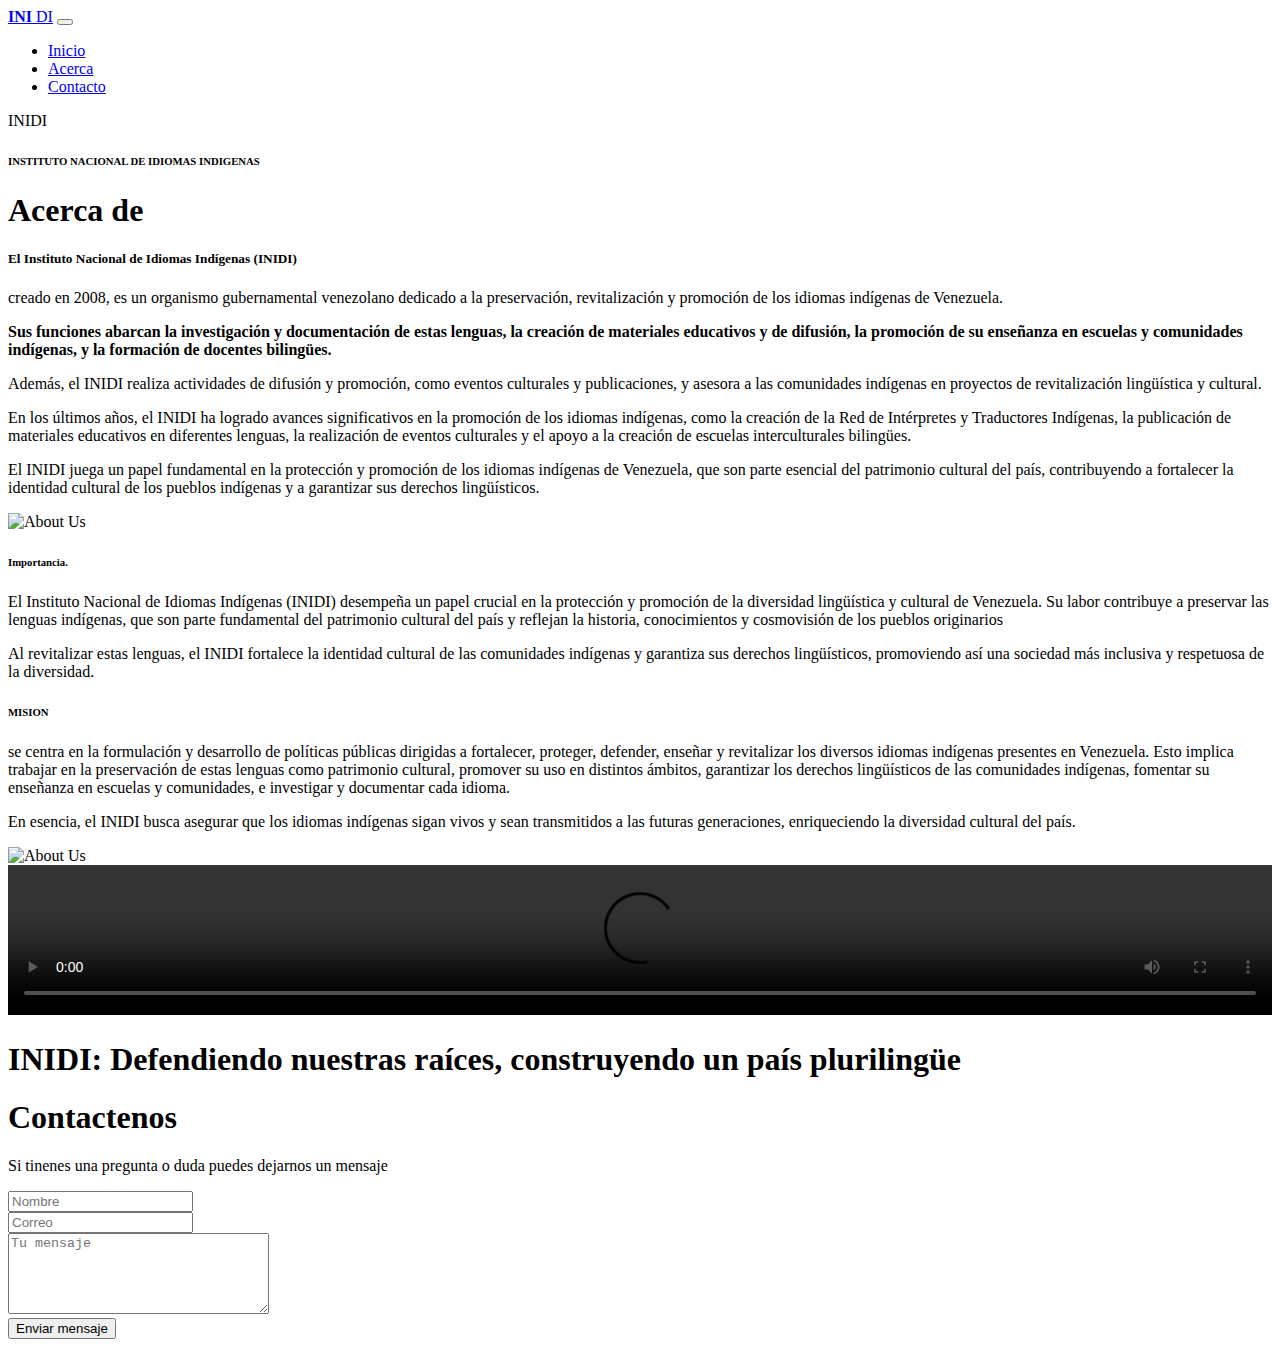
==== index.html @ f8aed4fa "Add files via upload" ====
<!DOCTYPE html>
<html lang="en">
<head>
	<meta charset="utf-8">
    <meta name="viewport" content="width=device-width, initial-scale=1, shrink-to-fit=no">
    <meta name="description" content="Start your development with Creative Design landing page.">
    <meta name="author" content="Devcrud">
 <title>Creative Design | Free Bootstrap 4.3.x template</title>

    <!-- font icons -->
    <link rel="stylesheet" href="assets/vendors/themify-icons/css/themify-icons.css">

    <!-- Bootstrap + Creative Design main styles -->
	<link rel="stylesheet" href="assets/css/creative-design.css">

</head>
<body data-spy="scroll" data-target=".navbar" data-offset="40" id="home">
    
    <!-- Page Navbar -->
    <nav id="scrollspy" class="navbar page-navbar navbar-light navbar-expand-md fixed-top" data-spy="affix" data-offset-top="20">
        <div class="container">
            <a class="navbar-brand" href="#"><strong class="text-primary">INI</strong> <span class="text-dark">DI</span></a>
            <button class="navbar-toggler" type="button" data-toggle="collapse" data-target="#navbarSupportedContent" aria-controls="navbarSupportedContent" aria-expanded="false" aria-label="Toggle navigation">
                <span class="navbar-toggler-icon"></span>
            </button>

            <div class="collapse navbar-collapse" id="navbarSupportedContent">
                <ul class="navbar-nav ml-auto">
                    <li class="nav-item">
                        <a class="nav-link" href="#home">Inicio</a>
                    </li>
                    <li class="nav-item">
                        <a class="nav-link" href="#about">Acerca</a>
                    </li>
                    
                    <li class="nav-item">
                        <a class="nav-link" href="#contact">Contacto</a>
                    </li>
                    
                </ul>
            </div>
        </div>
    </nav><!-- End of Page Navbar -->   

    <!-- Page Header -->
    <header id="home" class="header">
        <div class="overlay"></div>
        <div class="header-content">
            <p>INIDI</p>
            <h6>INSTITUTO NACIONAL DE IDIOMAS INDIGENAS</h6> 
        </div>      
    </header><!-- End of Page Header -->    
    
    <!-- About Section -->
    <section id="about">
        <!-- Container -->
        <div class="container">
            <!-- About wrapper -->
            <div class="about-wrapper">
                <div class="after"><h1>Acerca de</h1></div>
                <div class="content">
                    <h5 class="title mb-3">El Instituto Nacional de Idiomas Indígenas (INIDI)</h5>
                    <!-- row -->
                    <div class="row">
                        <div class="col">
                            <p>creado en 2008, es un organismo gubernamental venezolano dedicado a la preservación, revitalización y promoción de los idiomas indígenas de Venezuela.</p>
                            <p><b>Sus funciones abarcan la investigación y documentación de estas lenguas, la creación de materiales educativos y de difusión, la promoción de su enseñanza en escuelas y comunidades indígenas, y la formación de docentes bilingües.</b></p>                        
                            <p>Además, el INIDI realiza actividades de difusión y promoción, como eventos culturales y publicaciones, y asesora a las comunidades indígenas en proyectos de revitalización lingüística y cultural.
                            </p>
                        </div>
                        <div class="col">
                            <p>En los últimos años, el INIDI ha logrado avances significativos en la promoción de los idiomas indígenas, como la creación de la Red de Intérpretes y Traductores Indígenas, la publicación de materiales educativos en diferentes lenguas, la realización de eventos culturales y el apoyo a la creación de escuelas interculturales bilingües.</p>
                           <p>El INIDI juega un papel fundamental en la protección y promoción de los idiomas indígenas de Venezuela, que son parte esencial del patrimonio cultural del país, contribuyendo a fortalecer la identidad cultural de los pueblos indígenas y a garantizar sus derechos lingüísticos.
                           </p>
                        </div>
                    </div><!-- End of Row -->                   
                
                </div>
            </div><!-- End of About Wrapper -->         
        </div>  <!-- End of Container-->        
     </section><!--End of Section -->


    <!-- section -->
    <section>
        <!-- Container -->
        <div class="container">
            <!-- row -->
            <div class="row justify-content-between align-items-center">
                <div class="col-md-6">
                    <div class="img-wrapper">
                        <div class="after"></div>
                    
                        <img src="assets/img2/log.png" class="w-100" alt="About Us">
                    </div>
                </div>
                <div class="col-md-5">
                    <h6 class="title mb-3">Importancia.</h6>
                    
                    <p>El Instituto Nacional de Idiomas Indígenas (INIDI) desempeña un papel crucial en la protección y promoción de la diversidad lingüística y cultural de Venezuela. Su labor contribuye a preservar las lenguas indígenas, que son parte fundamental del patrimonio cultural del país y reflejan la historia, conocimientos y cosmovisión de los pueblos originarios</p>
                    <p class="text-muted">Al revitalizar estas lenguas, el INIDI fortalece la identidad cultural de las comunidades indígenas y garantiza sus derechos lingüísticos, promoviendo así una sociedad más inclusiva y respetuosa de la diversidad.</p>
                    
                </div>
            </div>
            <!-- End of Row -->
        </div>  
        <!-- End of Container -->
    </section><!-- End of Section -->   

    <!-- section -->
    <section>
        <!-- Container -->
        <div class="container">
            <!-- Row -->
            <div class="row justify-content-between align-items-center">                
                <div class="col-md-5">
                    <h6 class="title mb-3">MISION</h6>
                    <p>se centra en la formulación y desarrollo de políticas públicas dirigidas a fortalecer, proteger, defender, enseñar y revitalizar los diversos idiomas indígenas presentes en Venezuela. Esto implica trabajar en la preservación de estas lenguas como patrimonio cultural, promover su uso en distintos ámbitos, garantizar los derechos lingüísticos de las comunidades indígenas, fomentar su enseñanza en escuelas y comunidades, e investigar y documentar cada idioma.</p>
                    <p class="text-muted">En esencia, el INIDI busca asegurar que los idiomas indígenas sigan vivos y sean transmitidos a las futuras generaciones, enriqueciendo la diversidad cultural del país.
                    </p>
                   

                </div>
                <div class="col-md-6">
                    <div class="img-wrapper">
                        <div class="after right"></div>
                        <img src="assets/img2/cara.jpg" class="w-100" alt="About Us">
                    </div>                      
                </div>
            </div><!-- End of Row -->           
        </div><!-- End of Container-->      
    </section><!-- End of Section -->
    

    <!-- Features Section -->
    <section class="has-bg-img" id="features">
        <div class="overlay"></div>
        <!-- Button trigger modal -->
        <a data-toggle="modal" href="#exampleModalCenter">
            <i></i>
        </a>

        <!-- Modal -->
        <div class="modal fade" id="exampleModalCenter" tabindex="-1" role="dialog" aria-labelledby="exampleModalCenterTitle" aria-hidden="true">
            <div class="modal-dialog modal-dialog-centered modal-lg" role="document">
                <div class="modal-content">
<video src="assets/img2/video.mp4" controls width="100%" height="100%"></video>
                </div>
            </div>
        </div><!-- End of Modal -->     
    </section><!-- End of features Section -->  

    <!-- Section -->
    <section>
        <!-- Container -->
     
    </section><!-- End of Section -->   

    <!-- Testmonial Section -->
    <section class="text-center pt-5" id="testmonial">
        <!-- Container -->

    </section><!-- End of Testmonial Section -->

    <!-- Section -->
    <section class="has-bg-img text-center text-light height-auto" style="background-image: url(assets/img2/gen.jpg)">
        <h1 class="display-4">INIDI: Defendiendo nuestras raíces, construyendo un país plurilingüe</h1>
    </section><!-- End of Section -->
    

    <!-- Contact Section -->
    <section id="contact" class="text-center">
        <!-- container -->
        <div class="container">
            <h1>Contactenos</h1>
            <p class="mb-5">Si tinenes una pregunta o duda puedes dejarnos un mensaje</p>
            
            <!-- Contact form -->
            <form class="contact-form col-md-11 col-lg-9 mx-auto">
                <div class="form-row">
                    <div class="col form-group">
                        <input type="text" class="form-control" placeholder="Nombre">
                    </div>
                    <div class="col form-group">
                        <input type="email" class="form-control" placeholder="Correo">
                    </div>
                </div>
                <div class="form-group">
                    <textarea name="" id="" cols="30" rows="5" class="form-control" placeholder="Tu mensaje"></textarea>
                </div>
                <div class="form-group">
                    <input type="submit" class="btn btn-primary btn-block" value="Enviar mensaje">
                </div>
            </form><!-- End of Contact form -->         
        </div><!-- End of Container-->      
    </section><!-- End of Contact Section -->   

    <!-- Section -->
    <section class="pb-0">
        <!-- Container -->
     
    </section><!-- End of Section -->

    <!-- core  -->
    <script src="assets/vendors/jquery/jquery-3.4.1.js"></script>
    <script src="assets/vendors/bootstrap/bootstrap.bundle.js"></script>

    <!-- bootstrap affix -->
    <script src="assets/vendors/bootstrap/bootstrap.affix.js"></script>

    <!-- Creative Design js -->
    <script src="assets/js/creative-design.js"></script>

</body>
</html>
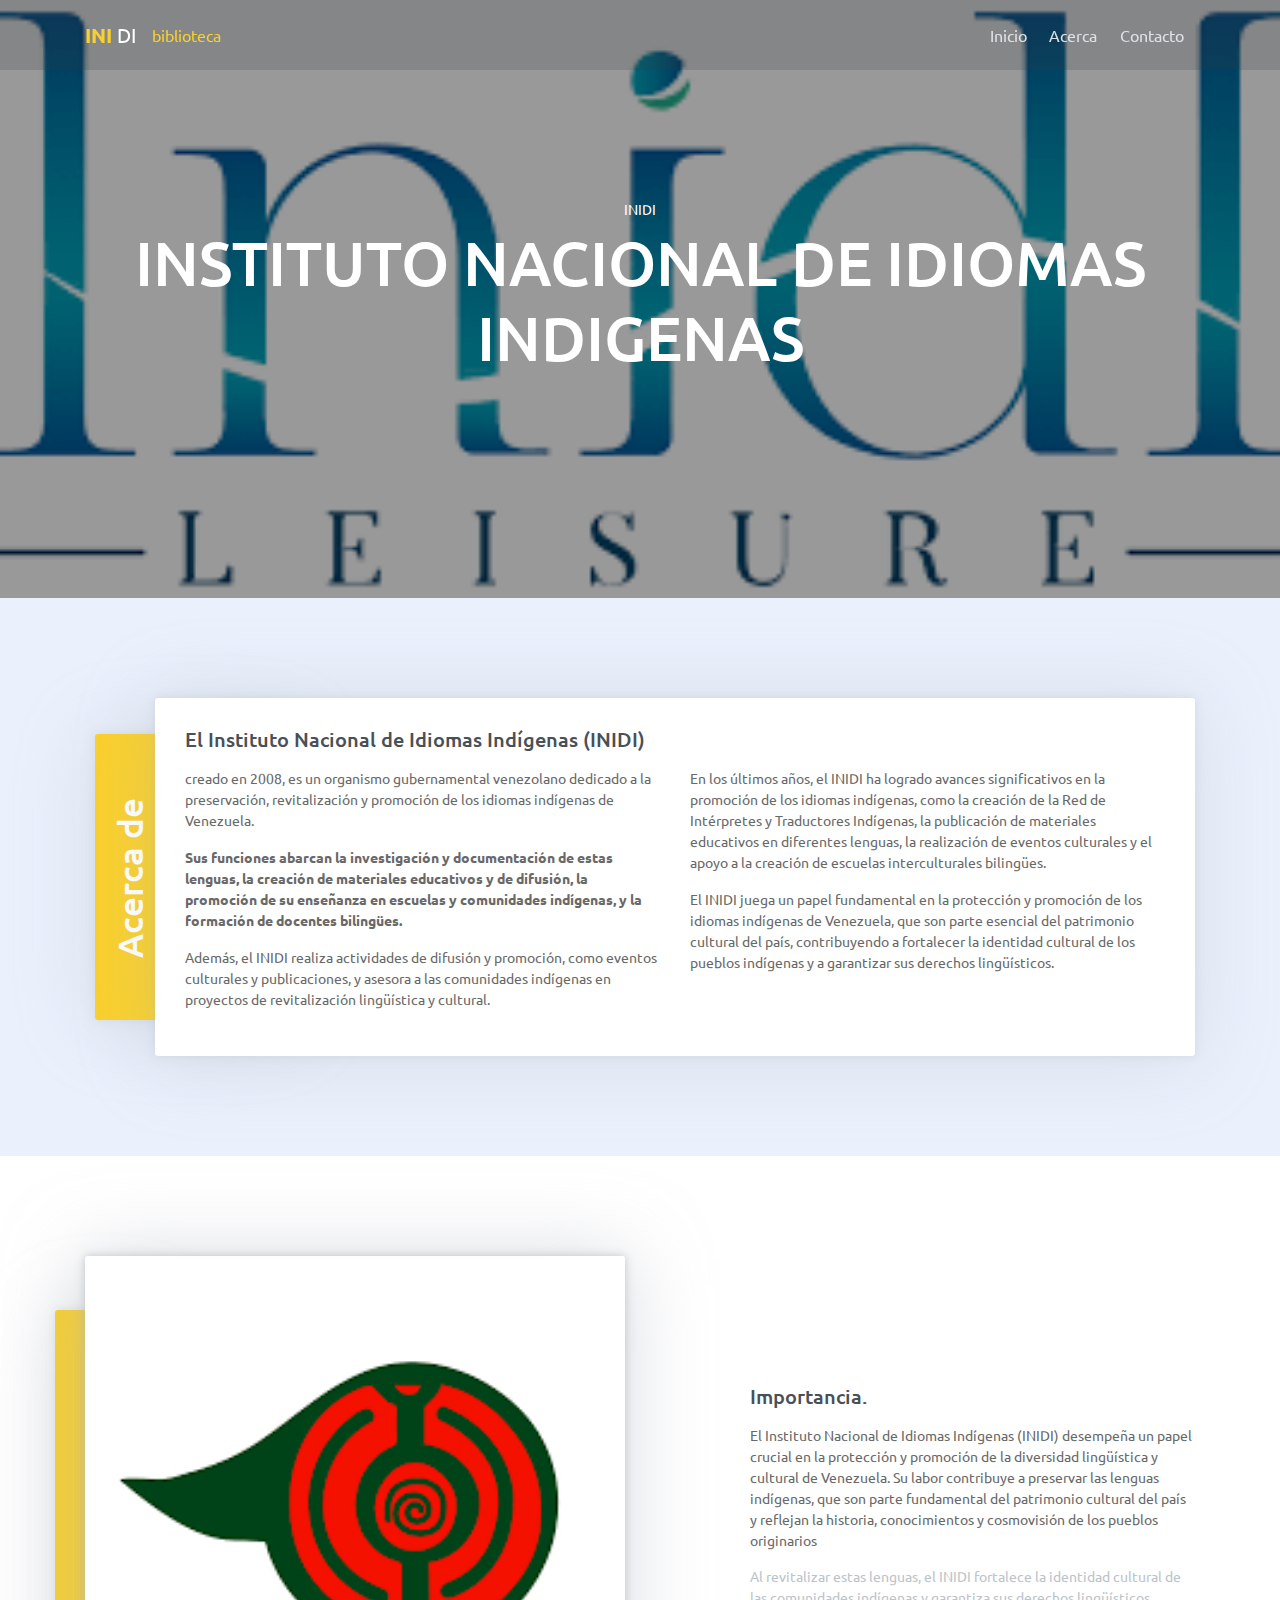
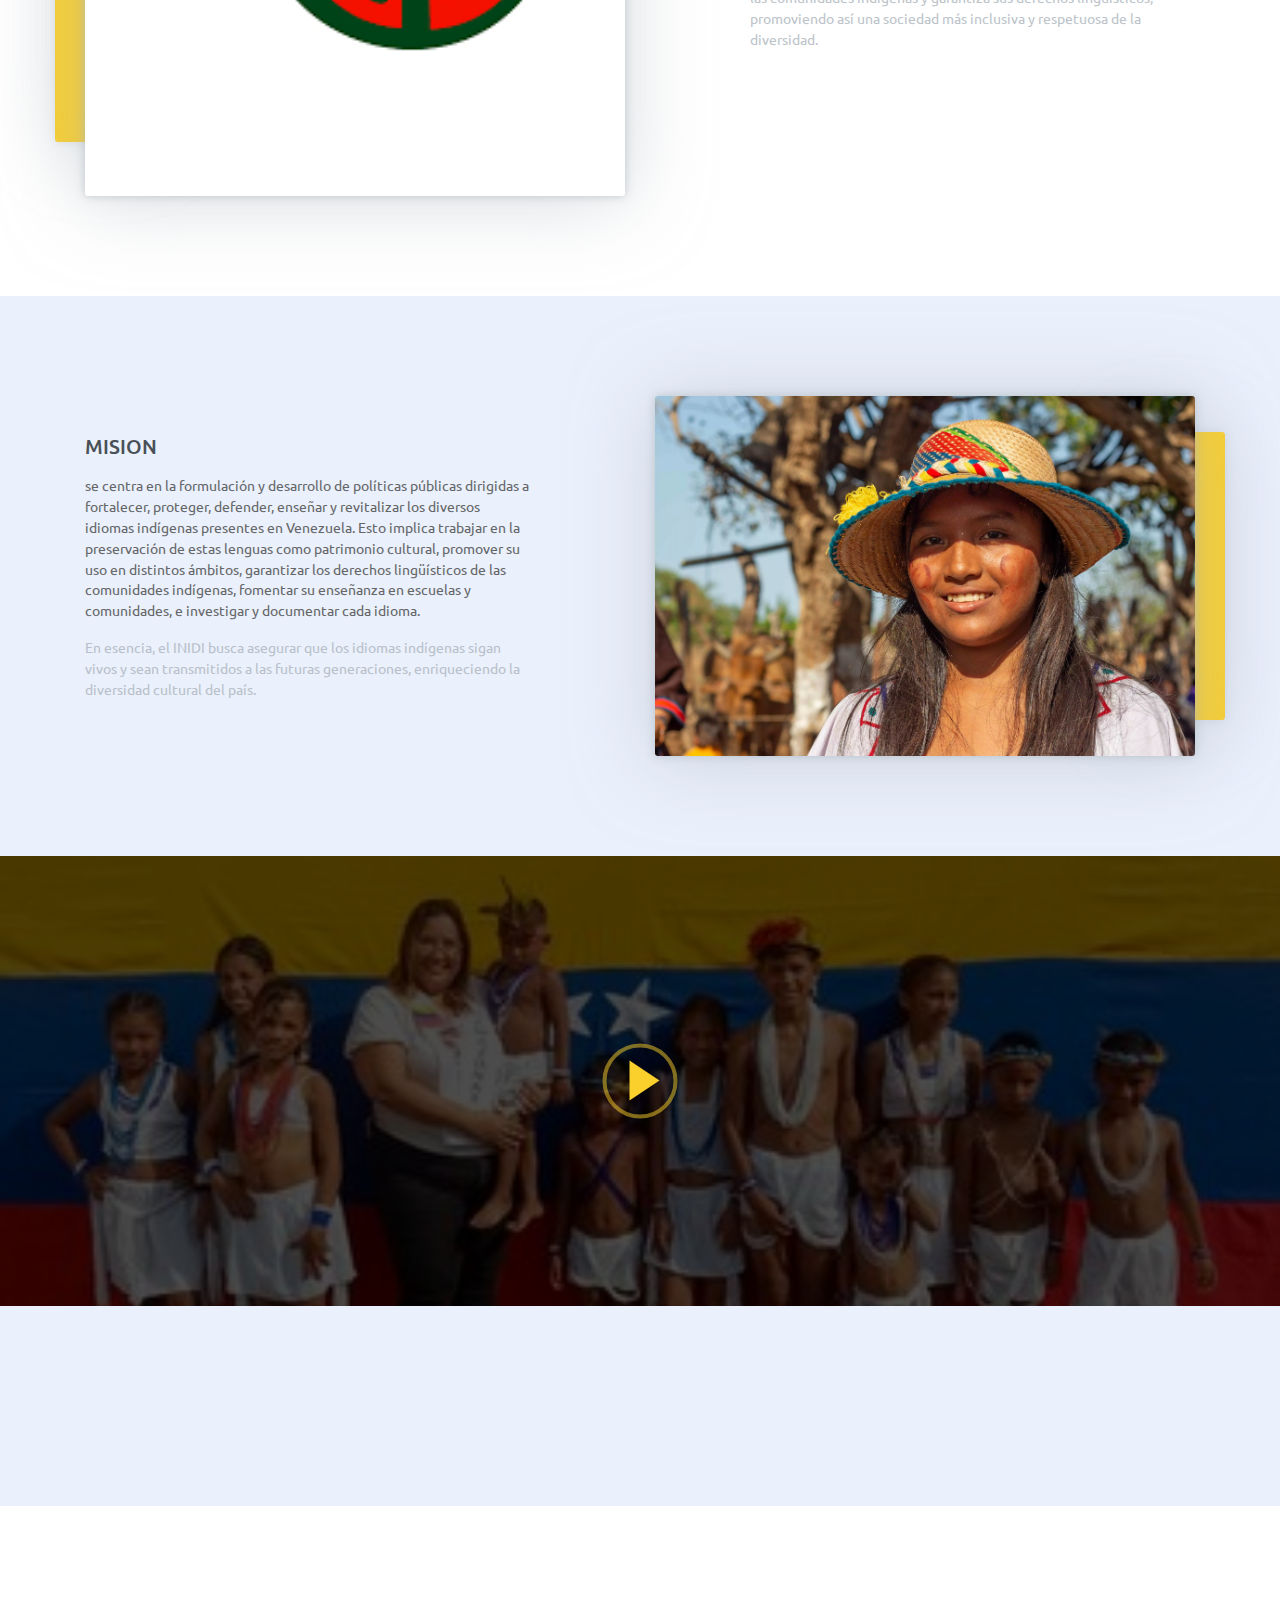
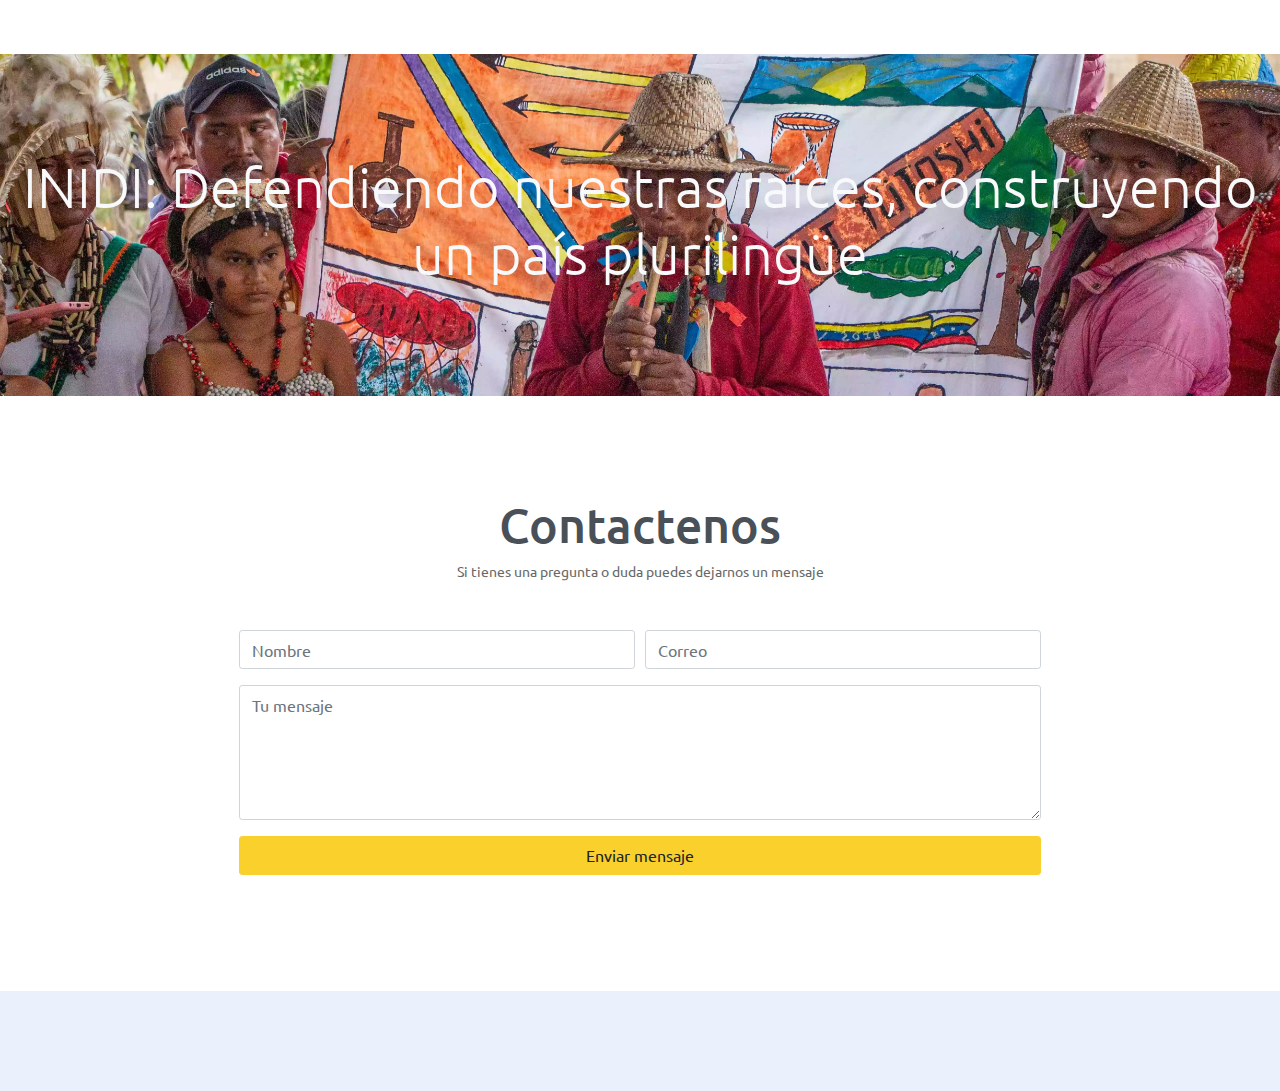
==== commit ab40596d: "Add files via upload" ====
--- a/index.html
+++ b/index.html
@@ -23,7 +23,9 @@
             <button class="navbar-toggler" type="button" data-toggle="collapse" data-target="#navbarSupportedContent" aria-controls="navbarSupportedContent" aria-expanded="false" aria-label="Toggle navigation">
                 <span class="navbar-toggler-icon"></span>
             </button>
-
+<div>
+    <a href="biblioteca.html">biblioteca</a>
+</div>
             <div class="collapse navbar-collapse" id="navbarSupportedContent">
                 <ul class="navbar-nav ml-auto">
                     <li class="nav-item">
@@ -173,7 +175,7 @@
         <!-- container -->
         <div class="container">
             <h1>Contactenos</h1>
-            <p class="mb-5">Si tinenes una pregunta o duda puedes dejarnos un mensaje</p>
+            <p class="mb-5">Si tienes una pregunta o duda puedes dejarnos un mensaje</p>
             
             <!-- Contact form -->
             <form class="contact-form col-md-11 col-lg-9 mx-auto">
--- a/assets/css/creative-design.css
+++ b/assets/css/creative-design.css
@@ -0,0 +1,11491 @@
+@charset "UTF-8";
+/*!
+=========================================================
+* Creative Design Landing page V 1.0
+=========================================================
+
+* Copyright: 2019 DevCRUD (https://devcrud.com)
+* Licensed: (https://devcrud.com/licenses)
+* Coded by www.devcrud.com
+
+=========================================================
+
+* The above copyright notice and this permission notice shall be included in all copies or substantial portions of the Software.
+*/
+@import url("https://fonts.googleapis.com/css?family=Ubuntu:300,300i,400,400i,500,500i,700,700i&display=swap");
+:root {
+  --blue: #79A9F5;
+  --indigo: #C45F90;
+  --purple: #A16AE8;
+  --pink: #FC8BC0;
+  --red: #F85C70;
+  --orange: #FF8882;
+  --yellow: #FAD02C;
+  --green: #A3C14A;
+  --teal: #20c997;
+  --cyan: #47D8E0;
+  --white: #fff;
+  --gray: #6c757d;
+  --gray-dark: #343a40;
+  --primary: #FAD02C;
+  --secondary: #6c757d;
+  --success: #A3C14A;
+  --info: #47D8E0;
+  --warning: #FF8882;
+  --danger: #F85C70;
+  --light: #f8f9fa;
+  --dark: #343a40;
+  --breakpoint-xs: 0;
+  --breakpoint-sm: 576px;
+  --breakpoint-md: 768px;
+  --breakpoint-lg: 992px;
+  --breakpoint-xl: 1200px;
+  --font-family-sans-serif: "Ubuntu", sans-serif;
+  --font-family-monospace: SFMono-Regular, Menlo, Monaco, Consolas, "Liberation Mono", "Courier New", monospace;
+}
+
+*,
+*::before,
+*::after {
+  box-sizing: border-box;
+}
+
+html {
+  font-family: sans-serif;
+  line-height: 1.15;
+  -webkit-text-size-adjust: 100%;
+  -webkit-tap-highlight-color: rgba(0, 0, 0, 0);
+}
+
+article, aside, figcaption, figure, footer, header, hgroup, main, nav, section {
+  display: block;
+}
+
+body {
+  margin: 0;
+  font-family: "Ubuntu", sans-serif;
+  font-size: 1rem;
+  font-weight: 400;
+  line-height: 1.5;
+  color: #495057;
+  text-align: left;
+  background-color: #fff;
+}
+
+[tabindex="-1"]:focus {
+  outline: 0 !important;
+}
+
+hr {
+  box-sizing: content-box;
+  height: 0;
+  overflow: visible;
+}
+
+h1, h2, h3, h4, h5, h6 {
+  margin-top: 0;
+  margin-bottom: 0.5rem;
+}
+
+p {
+  margin-top: 0;
+  margin-bottom: 1rem;
+}
+
+abbr[title],
+abbr[data-original-title] {
+  text-decoration: underline;
+  -webkit-text-decoration: underline dotted;
+          text-decoration: underline dotted;
+  cursor: help;
+  border-bottom: 0;
+  -webkit-text-decoration-skip-ink: none;
+          text-decoration-skip-ink: none;
+}
+
+address {
+  margin-bottom: 1rem;
+  font-style: normal;
+  line-height: inherit;
+}
+
+ol,
+ul,
+dl {
+  margin-top: 0;
+  margin-bottom: 1rem;
+}
+
+ol ol,
+ul ul,
+ol ul,
+ul ol {
+  margin-bottom: 0;
+}
+
+dt {
+  font-weight: 700;
+}
+
+dd {
+  margin-bottom: .5rem;
+  margin-left: 0;
+}
+
+blockquote {
+  margin: 0 0 1rem;
+}
+
+b,
+strong {
+  font-weight: bolder;
+}
+
+small {
+  font-size: 80%;
+}
+
+sub,
+sup {
+  position: relative;
+  font-size: 75%;
+  line-height: 0;
+  vertical-align: baseline;
+}
+
+sub {
+  bottom: -.25em;
+}
+
+sup {
+  top: -.5em;
+}
+
+a {
+  color: #FAD02C;
+  text-decoration: none;
+  background-color: transparent;
+}
+
+a:hover {
+  color: #d4aa05;
+  text-decoration: none;
+}
+
+a:not([href]):not([tabindex]) {
+  color: inherit;
+  text-decoration: none;
+}
+
+a:not([href]):not([tabindex]):hover, a:not([href]):not([tabindex]):focus {
+  color: inherit;
+  text-decoration: none;
+}
+
+a:not([href]):not([tabindex]):focus {
+  outline: 0;
+}
+
+pre,
+code,
+kbd,
+samp {
+  font-family: SFMono-Regular, Menlo, Monaco, Consolas, "Liberation Mono", "Courier New", monospace;
+  font-size: 1em;
+}
+
+pre {
+  margin-top: 0;
+  margin-bottom: 1rem;
+  overflow: auto;
+}
+
+figure {
+  margin: 0 0 1rem;
+}
+
+img {
+  vertical-align: middle;
+  border-style: none;
+}
+
+svg {
+  overflow: hidden;
+  vertical-align: middle;
+}
+
+table {
+  border-collapse: collapse;
+}
+
+caption {
+  padding-top: 0.75rem;
+  padding-bottom: 0.75rem;
+  color: #adb5bd;
+  text-align: left;
+  caption-side: bottom;
+}
+
+th {
+  text-align: inherit;
+}
+
+label {
+  display: inline-block;
+  margin-bottom: 0.5rem;
+}
+
+button {
+  border-radius: 0;
+}
+
+button:focus {
+  outline: 1px dotted;
+  outline: 5px auto -webkit-focus-ring-color;
+}
+
+input,
+button,
+select,
+optgroup,
+textarea {
+  margin: 0;
+  font-family: inherit;
+  font-size: inherit;
+  line-height: inherit;
+}
+
+button,
+input {
+  overflow: visible;
+}
+
+button,
+select {
+  text-transform: none;
+}
+
+select {
+  word-wrap: normal;
+}
+
+button,
+[type="button"],
+[type="reset"],
+[type="submit"] {
+  -webkit-appearance: button;
+}
+
+button:not(:disabled),
+[type="button"]:not(:disabled),
+[type="reset"]:not(:disabled),
+[type="submit"]:not(:disabled) {
+  cursor: pointer;
+}
+
+button::-moz-focus-inner,
+[type="button"]::-moz-focus-inner,
+[type="reset"]::-moz-focus-inner,
+[type="submit"]::-moz-focus-inner {
+  padding: 0;
+  border-style: none;
+}
+
+input[type="radio"],
+input[type="checkbox"] {
+  box-sizing: border-box;
+  padding: 0;
+}
+
+input[type="date"],
+input[type="time"],
+input[type="datetime-local"],
+input[type="month"] {
+  -webkit-appearance: listbox;
+}
+
+textarea {
+  overflow: auto;
+  resize: vertical;
+}
+
+fieldset {
+  min-width: 0;
+  padding: 0;
+  margin: 0;
+  border: 0;
+}
+
+legend {
+  display: block;
+  width: 100%;
+  max-width: 100%;
+  padding: 0;
+  margin-bottom: .5rem;
+  font-size: 1.5rem;
+  line-height: inherit;
+  color: inherit;
+  white-space: normal;
+}
+
+progress {
+  vertical-align: baseline;
+}
+
+[type="number"]::-webkit-inner-spin-button,
+[type="number"]::-webkit-outer-spin-button {
+  height: auto;
+}
+
+[type="search"] {
+  outline-offset: -2px;
+  -webkit-appearance: none;
+}
+
+[type="search"]::-webkit-search-decoration {
+  -webkit-appearance: none;
+}
+
+::-webkit-file-upload-button {
+  font: inherit;
+  -webkit-appearance: button;
+}
+
+output {
+  display: inline-block;
+}
+
+summary {
+  display: list-item;
+  cursor: pointer;
+}
+
+template {
+  display: none;
+}
+
+[hidden] {
+  display: none !important;
+}
+
+h1, h2, h3, h4, h5, h6,
+.h1, .h2, .h3, .h4, .h5, .h6 {
+  margin-bottom: 0.5rem;
+  font-weight: 500;
+  line-height: 1.2;
+}
+
+h1, .h1 {
+  font-size: 3rem;
+}
+
+h2, .h2 {
+  font-size: 2.5rem;
+}
+
+h3, .h3 {
+  font-size: 1.85rem;
+}
+
+h4, .h4 {
+  font-size: 1.6rem;
+}
+
+h5, .h5 {
+  font-size: 1.3rem;
+}
+
+h6, .h6 {
+  font-size: 1rem;
+}
+
+.lead {
+  font-size: 1.25rem;
+  font-weight: 300;
+}
+
+.display-1 {
+  font-size: 6rem;
+  font-weight: 300;
+  line-height: 1.2;
+}
+
+.display-2 {
+  font-size: 5.5rem;
+  font-weight: 300;
+  line-height: 1.2;
+}
+
+.display-3 {
+  font-size: 4.5rem;
+  font-weight: 300;
+  line-height: 1.2;
+}
+
+.display-4 {
+  font-size: 3.5rem;
+  font-weight: 300;
+  line-height: 1.2;
+}
+
+hr {
+  margin-top: 1rem;
+  margin-bottom: 1rem;
+  border: 0;
+  border-top: 1px solid rgba(255, 255, 255, 0.1);
+}
+
+small,
+.small {
+  font-size: 80%;
+  font-weight: 400;
+}
+
+mark,
+.mark {
+  padding: 0.2em;
+  background-color: #fcf8e3;
+}
+
+.list-unstyled {
+  padding-left: 0;
+  list-style: none;
+}
+
+.list-inline {
+  padding-left: 0;
+  list-style: none;
+}
+
+.list-inline-item {
+  display: inline-block;
+}
+
+.list-inline-item:not(:last-child) {
+  margin-right: 0.5rem;
+}
+
+.initialism {
+  font-size: 90%;
+  text-transform: uppercase;
+}
+
+.blockquote {
+  margin-bottom: 1rem;
+  font-size: 1.25rem;
+}
+
+.blockquote-footer {
+  display: block;
+  font-size: 80%;
+  color: #6c757d;
+}
+
+.blockquote-footer::before {
+  content: "\2014\00A0";
+}
+
+.img-fluid {
+  max-width: 100%;
+  height: auto;
+}
+
+.img-thumbnail {
+  padding: 0.25rem;
+  background-color: #fff;
+  border: 1px solid #dee2e6;
+  border-radius: 0.2rem;
+  max-width: 100%;
+  height: auto;
+}
+
+.figure {
+  display: inline-block;
+}
+
+.figure-img {
+  margin-bottom: 0.5rem;
+  line-height: 1;
+}
+
+.figure-caption {
+  font-size: 90%;
+  color: #6c757d;
+}
+
+code {
+  font-size: 87.5%;
+  color: #FC8BC0;
+  word-break: break-word;
+}
+
+a > code {
+  color: inherit;
+}
+
+kbd {
+  padding: 0.2rem 0.4rem;
+  font-size: 87.5%;
+  color: #fff;
+  background-color: #212529;
+  border-radius: 0.1rem;
+}
+
+kbd kbd {
+  padding: 0;
+  font-size: 100%;
+  font-weight: 700;
+}
+
+pre {
+  display: block;
+  font-size: 87.5%;
+  color: #fbdb5e;
+}
+
+pre code {
+  font-size: inherit;
+  color: inherit;
+  word-break: normal;
+}
+
+.pre-scrollable {
+  max-height: 300px;
+  overflow-y: scroll;
+}
+
+.container {
+  width: 100%;
+  padding-right: 15px;
+  padding-left: 15px;
+  margin-right: auto;
+  margin-left: auto;
+}
+
+@media (min-width: 576px) {
+  .container {
+    max-width: 540px;
+  }
+}
+
+@media (min-width: 768px) {
+  .container {
+    max-width: 720px;
+  }
+}
+
+@media (min-width: 992px) {
+  .container {
+    max-width: 960px;
+  }
+}
+
+@media (min-width: 1200px) {
+  .container {
+    max-width: 1140px;
+  }
+}
+
+.container-fluid {
+  width: 100%;
+  padding-right: 15px;
+  padding-left: 15px;
+  margin-right: auto;
+  margin-left: auto;
+}
+
+.row {
+  display: -webkit-box;
+  display: -webkit-flex;
+  display: -ms-flexbox;
+  display: flex;
+  -webkit-flex-wrap: wrap;
+      -ms-flex-wrap: wrap;
+          flex-wrap: wrap;
+  margin-right: -15px;
+  margin-left: -15px;
+}
+
+.no-gutters {
+  margin-right: 0;
+  margin-left: 0;
+}
+
+.no-gutters > .col,
+.no-gutters > [class*="col-"] {
+  padding-right: 0;
+  padding-left: 0;
+}
+
+.col-1, .col-2, .col-3, .col-4, .col-5, .col-6, .col-7, .col-8, .col-9, .col-10, .col-11, .col-12, .col,
+.col-auto, .col-sm-1, .col-sm-2, .col-sm-3, .col-sm-4, .col-sm-5, .col-sm-6, .col-sm-7, .col-sm-8, .col-sm-9, .col-sm-10, .col-sm-11, .col-sm-12, .col-sm,
+.col-sm-auto, .col-md-1, .col-md-2, .col-md-3, .col-md-4, .col-md-5, .col-md-6, .col-md-7, .col-md-8, .col-md-9, .col-md-10, .col-md-11, .col-md-12, .col-md,
+.col-md-auto, .col-lg-1, .col-lg-2, .col-lg-3, .col-lg-4, .col-lg-5, .col-lg-6, .col-lg-7, .col-lg-8, .col-lg-9, .col-lg-10, .col-lg-11, .col-lg-12, .col-lg,
+.col-lg-auto, .col-xl-1, .col-xl-2, .col-xl-3, .col-xl-4, .col-xl-5, .col-xl-6, .col-xl-7, .col-xl-8, .col-xl-9, .col-xl-10, .col-xl-11, .col-xl-12, .col-xl,
+.col-xl-auto {
+  position: relative;
+  width: 100%;
+  padding-right: 15px;
+  padding-left: 15px;
+}
+
+.col {
+  -webkit-flex-basis: 0;
+      -ms-flex-preferred-size: 0;
+          flex-basis: 0;
+  -webkit-box-flex: 1;
+  -webkit-flex-grow: 1;
+      -ms-flex-positive: 1;
+          flex-grow: 1;
+  max-width: 100%;
+}
+
+.col-auto {
+  -webkit-box-flex: 0;
+  -webkit-flex: 0 0 auto;
+      -ms-flex: 0 0 auto;
+          flex: 0 0 auto;
+  width: auto;
+  max-width: 100%;
+}
+
+.col-1 {
+  -webkit-box-flex: 0;
+  -webkit-flex: 0 0 8.33333%;
+      -ms-flex: 0 0 8.33333%;
+          flex: 0 0 8.33333%;
+  max-width: 8.33333%;
+}
+
+.col-2 {
+  -webkit-box-flex: 0;
+  -webkit-flex: 0 0 16.66667%;
+      -ms-flex: 0 0 16.66667%;
+          flex: 0 0 16.66667%;
+  max-width: 16.66667%;
+}
+
+.col-3 {
+  -webkit-box-flex: 0;
+  -webkit-flex: 0 0 25%;
+      -ms-flex: 0 0 25%;
+          flex: 0 0 25%;
+  max-width: 25%;
+}
+
+.col-4 {
+  -webkit-box-flex: 0;
+  -webkit-flex: 0 0 33.33333%;
+      -ms-flex: 0 0 33.33333%;
+          flex: 0 0 33.33333%;
+  max-width: 33.33333%;
+}
+
+.col-5 {
+  -webkit-box-flex: 0;
+  -webkit-flex: 0 0 41.66667%;
+      -ms-flex: 0 0 41.66667%;
+          flex: 0 0 41.66667%;
+  max-width: 41.66667%;
+}
+
+.col-6 {
+  -webkit-box-flex: 0;
+  -webkit-flex: 0 0 50%;
+      -ms-flex: 0 0 50%;
+          flex: 0 0 50%;
+  max-width: 50%;
+}
+
+.col-7 {
+  -webkit-box-flex: 0;
+  -webkit-flex: 0 0 58.33333%;
+      -ms-flex: 0 0 58.33333%;
+          flex: 0 0 58.33333%;
+  max-width: 58.33333%;
+}
+
+.col-8 {
+  -webkit-box-flex: 0;
+  -webkit-flex: 0 0 66.66667%;
+      -ms-flex: 0 0 66.66667%;
+          flex: 0 0 66.66667%;
+  max-width: 66.66667%;
+}
+
+.col-9 {
+  -webkit-box-flex: 0;
+  -webkit-flex: 0 0 75%;
+      -ms-flex: 0 0 75%;
+          flex: 0 0 75%;
+  max-width: 75%;
+}
+
+.col-10 {
+  -webkit-box-flex: 0;
+  -webkit-flex: 0 0 83.33333%;
+      -ms-flex: 0 0 83.33333%;
+          flex: 0 0 83.33333%;
+  max-width: 83.33333%;
+}
+
+.col-11 {
+  -webkit-box-flex: 0;
+  -webkit-flex: 0 0 91.66667%;
+      -ms-flex: 0 0 91.66667%;
+          flex: 0 0 91.66667%;
+  max-width: 91.66667%;
+}
+
+.col-12 {
+  -webkit-box-flex: 0;
+  -webkit-flex: 0 0 100%;
+      -ms-flex: 0 0 100%;
+          flex: 0 0 100%;
+  max-width: 100%;
+}
+
+.order-first {
+  -webkit-box-ordinal-group: 0;
+  -webkit-order: -1;
+      -ms-flex-order: -1;
+          order: -1;
+}
+
+.order-last {
+  -webkit-box-ordinal-group: 14;
+  -webkit-order: 13;
+      -ms-flex-order: 13;
+          order: 13;
+}
+
+.order-0 {
+  -webkit-box-ordinal-group: 1;
+  -webkit-order: 0;
+      -ms-flex-order: 0;
+          order: 0;
+}
+
+.order-1 {
+  -webkit-box-ordinal-group: 2;
+  -webkit-order: 1;
+      -ms-flex-order: 1;
+          order: 1;
+}
+
+.order-2 {
+  -webkit-box-ordinal-group: 3;
+  -webkit-order: 2;
+      -ms-flex-order: 2;
+          order: 2;
+}
+
+.order-3 {
+  -webkit-box-ordinal-group: 4;
+  -webkit-order: 3;
+      -ms-flex-order: 3;
+          order: 3;
+}
+
+.order-4 {
+  -webkit-box-ordinal-group: 5;
+  -webkit-order: 4;
+      -ms-flex-order: 4;
+          order: 4;
+}
+
+.order-5 {
+  -webkit-box-ordinal-group: 6;
+  -webkit-order: 5;
+      -ms-flex-order: 5;
+          order: 5;
+}
+
+.order-6 {
+  -webkit-box-ordinal-group: 7;
+  -webkit-order: 6;
+      -ms-flex-order: 6;
+          order: 6;
+}
+
+.order-7 {
+  -webkit-box-ordinal-group: 8;
+  -webkit-order: 7;
+      -ms-flex-order: 7;
+          order: 7;
+}
+
+.order-8 {
+  -webkit-box-ordinal-group: 9;
+  -webkit-order: 8;
+      -ms-flex-order: 8;
+          order: 8;
+}
+
+.order-9 {
+  -webkit-box-ordinal-group: 10;
+  -webkit-order: 9;
+      -ms-flex-order: 9;
+          order: 9;
+}
+
+.order-10 {
+  -webkit-box-ordinal-group: 11;
+  -webkit-order: 10;
+      -ms-flex-order: 10;
+          order: 10;
+}
+
+.order-11 {
+  -webkit-box-ordinal-group: 12;
+  -webkit-order: 11;
+      -ms-flex-order: 11;
+          order: 11;
+}
+
+.order-12 {
+  -webkit-box-ordinal-group: 13;
+  -webkit-order: 12;
+      -ms-flex-order: 12;
+          order: 12;
+}
+
+.offset-1 {
+  margin-left: 8.33333%;
+}
+
+.offset-2 {
+  margin-left: 16.66667%;
+}
+
+.offset-3 {
+  margin-left: 25%;
+}
+
+.offset-4 {
+  margin-left: 33.33333%;
+}
+
+.offset-5 {
+  margin-left: 41.66667%;
+}
+
+.offset-6 {
+  margin-left: 50%;
+}
+
+.offset-7 {
+  margin-left: 58.33333%;
+}
+
+.offset-8 {
+  margin-left: 66.66667%;
+}
+
+.offset-9 {
+  margin-left: 75%;
+}
+
+.offset-10 {
+  margin-left: 83.33333%;
+}
+
+.offset-11 {
+  margin-left: 91.66667%;
+}
+
+@media (min-width: 576px) {
+  .col-sm {
+    -webkit-flex-basis: 0;
+        -ms-flex-preferred-size: 0;
+            flex-basis: 0;
+    -webkit-box-flex: 1;
+    -webkit-flex-grow: 1;
+        -ms-flex-positive: 1;
+            flex-grow: 1;
+    max-width: 100%;
+  }
+  .col-sm-auto {
+    -webkit-box-flex: 0;
+    -webkit-flex: 0 0 auto;
+        -ms-flex: 0 0 auto;
+            flex: 0 0 auto;
+    width: auto;
+    max-width: 100%;
+  }
+  .col-sm-1 {
+    -webkit-box-flex: 0;
+    -webkit-flex: 0 0 8.33333%;
+        -ms-flex: 0 0 8.33333%;
+            flex: 0 0 8.33333%;
+    max-width: 8.33333%;
+  }
+  .col-sm-2 {
+    -webkit-box-flex: 0;
+    -webkit-flex: 0 0 16.66667%;
+        -ms-flex: 0 0 16.66667%;
+            flex: 0 0 16.66667%;
+    max-width: 16.66667%;
+  }
+  .col-sm-3 {
+    -webkit-box-flex: 0;
+    -webkit-flex: 0 0 25%;
+        -ms-flex: 0 0 25%;
+            flex: 0 0 25%;
+    max-width: 25%;
+  }
+  .col-sm-4 {
+    -webkit-box-flex: 0;
+    -webkit-flex: 0 0 33.33333%;
+        -ms-flex: 0 0 33.33333%;
+            flex: 0 0 33.33333%;
+    max-width: 33.33333%;
+  }
+  .col-sm-5 {
+    -webkit-box-flex: 0;
+    -webkit-flex: 0 0 41.66667%;
+        -ms-flex: 0 0 41.66667%;
+            flex: 0 0 41.66667%;
+    max-width: 41.66667%;
+  }
+  .col-sm-6 {
+    -webkit-box-flex: 0;
+    -webkit-flex: 0 0 50%;
+        -ms-flex: 0 0 50%;
+            flex: 0 0 50%;
+    max-width: 50%;
+  }
+  .col-sm-7 {
+    -webkit-box-flex: 0;
+    -webkit-flex: 0 0 58.33333%;
+        -ms-flex: 0 0 58.33333%;
+            flex: 0 0 58.33333%;
+    max-width: 58.33333%;
+  }
+  .col-sm-8 {
+    -webkit-box-flex: 0;
+    -webkit-flex: 0 0 66.66667%;
+        -ms-flex: 0 0 66.66667%;
+            flex: 0 0 66.66667%;
+    max-width: 66.66667%;
+  }
+  .col-sm-9 {
+    -webkit-box-flex: 0;
+    -webkit-flex: 0 0 75%;
+        -ms-flex: 0 0 75%;
+            flex: 0 0 75%;
+    max-width: 75%;
+  }
+  .col-sm-10 {
+    -webkit-box-flex: 0;
+    -webkit-flex: 0 0 83.33333%;
+        -ms-flex: 0 0 83.33333%;
+            flex: 0 0 83.33333%;
+    max-width: 83.33333%;
+  }
+  .col-sm-11 {
+    -webkit-box-flex: 0;
+    -webkit-flex: 0 0 91.66667%;
+        -ms-flex: 0 0 91.66667%;
+            flex: 0 0 91.66667%;
+    max-width: 91.66667%;
+  }
+  .col-sm-12 {
+    -webkit-box-flex: 0;
+    -webkit-flex: 0 0 100%;
+        -ms-flex: 0 0 100%;
+            flex: 0 0 100%;
+    max-width: 100%;
+  }
+  .order-sm-first {
+    -webkit-box-ordinal-group: 0;
+    -webkit-order: -1;
+        -ms-flex-order: -1;
+            order: -1;
+  }
+  .order-sm-last {
+    -webkit-box-ordinal-group: 14;
+    -webkit-order: 13;
+        -ms-flex-order: 13;
+            order: 13;
+  }
+  .order-sm-0 {
+    -webkit-box-ordinal-group: 1;
+    -webkit-order: 0;
+        -ms-flex-order: 0;
+            order: 0;
+  }
+  .order-sm-1 {
+    -webkit-box-ordinal-group: 2;
+    -webkit-order: 1;
+        -ms-flex-order: 1;
+            order: 1;
+  }
+  .order-sm-2 {
+    -webkit-box-ordinal-group: 3;
+    -webkit-order: 2;
+        -ms-flex-order: 2;
+            order: 2;
+  }
+  .order-sm-3 {
+    -webkit-box-ordinal-group: 4;
+    -webkit-order: 3;
+        -ms-flex-order: 3;
+            order: 3;
+  }
+  .order-sm-4 {
+    -webkit-box-ordinal-group: 5;
+    -webkit-order: 4;
+        -ms-flex-order: 4;
+            order: 4;
+  }
+  .order-sm-5 {
+    -webkit-box-ordinal-group: 6;
+    -webkit-order: 5;
+        -ms-flex-order: 5;
+            order: 5;
+  }
+  .order-sm-6 {
+    -webkit-box-ordinal-group: 7;
+    -webkit-order: 6;
+        -ms-flex-order: 6;
+            order: 6;
+  }
+  .order-sm-7 {
+    -webkit-box-ordinal-group: 8;
+    -webkit-order: 7;
+        -ms-flex-order: 7;
+            order: 7;
+  }
+  .order-sm-8 {
+    -webkit-box-ordinal-group: 9;
+    -webkit-order: 8;
+        -ms-flex-order: 8;
+            order: 8;
+  }
+  .order-sm-9 {
+    -webkit-box-ordinal-group: 10;
+    -webkit-order: 9;
+        -ms-flex-order: 9;
+            order: 9;
+  }
+  .order-sm-10 {
+    -webkit-box-ordinal-group: 11;
+    -webkit-order: 10;
+        -ms-flex-order: 10;
+            order: 10;
+  }
+  .order-sm-11 {
+    -webkit-box-ordinal-group: 12;
+    -webkit-order: 11;
+        -ms-flex-order: 11;
+            order: 11;
+  }
+  .order-sm-12 {
+    -webkit-box-ordinal-group: 13;
+    -webkit-order: 12;
+        -ms-flex-order: 12;
+            order: 12;
+  }
+  .offset-sm-0 {
+    margin-left: 0;
+  }
+  .offset-sm-1 {
+    margin-left: 8.33333%;
+  }
+  .offset-sm-2 {
+    margin-left: 16.66667%;
+  }
+  .offset-sm-3 {
+    margin-left: 25%;
+  }
+  .offset-sm-4 {
+    margin-left: 33.33333%;
+  }
+  .offset-sm-5 {
+    margin-left: 41.66667%;
+  }
+  .offset-sm-6 {
+    margin-left: 50%;
+  }
+  .offset-sm-7 {
+    margin-left: 58.33333%;
+  }
+  .offset-sm-8 {
+    margin-left: 66.66667%;
+  }
+  .offset-sm-9 {
+    margin-left: 75%;
+  }
+  .offset-sm-10 {
+    margin-left: 83.33333%;
+  }
+  .offset-sm-11 {
+    margin-left: 91.66667%;
+  }
+}
+
+@media (min-width: 768px) {
+  .col-md {
+    -webkit-flex-basis: 0;
+        -ms-flex-preferred-size: 0;
+            flex-basis: 0;
+    -webkit-box-flex: 1;
+    -webkit-flex-grow: 1;
+        -ms-flex-positive: 1;
+            flex-grow: 1;
+    max-width: 100%;
+  }
+  .col-md-auto {
+    -webkit-box-flex: 0;
+    -webkit-flex: 0 0 auto;
+        -ms-flex: 0 0 auto;
+            flex: 0 0 auto;
+    width: auto;
+    max-width: 100%;
+  }
+  .col-md-1 {
+    -webkit-box-flex: 0;
+    -webkit-flex: 0 0 8.33333%;
+        -ms-flex: 0 0 8.33333%;
+            flex: 0 0 8.33333%;
+    max-width: 8.33333%;
+  }
+  .col-md-2 {
+    -webkit-box-flex: 0;
+    -webkit-flex: 0 0 16.66667%;
+        -ms-flex: 0 0 16.66667%;
+            flex: 0 0 16.66667%;
+    max-width: 16.66667%;
+  }
+  .col-md-3 {
+    -webkit-box-flex: 0;
+    -webkit-flex: 0 0 25%;
+        -ms-flex: 0 0 25%;
+            flex: 0 0 25%;
+    max-width: 25%;
+  }
+  .col-md-4 {
+    -webkit-box-flex: 0;
+    -webkit-flex: 0 0 33.33333%;
+        -ms-flex: 0 0 33.33333%;
+            flex: 0 0 33.33333%;
+    max-width: 33.33333%;
+  }
+  .col-md-5 {
+    -webkit-box-flex: 0;
+    -webkit-flex: 0 0 41.66667%;
+        -ms-flex: 0 0 41.66667%;
+            flex: 0 0 41.66667%;
+    max-width: 41.66667%;
+  }
+  .col-md-6 {
+    -webkit-box-flex: 0;
+    -webkit-flex: 0 0 50%;
+        -ms-flex: 0 0 50%;
+            flex: 0 0 50%;
+    max-width: 50%;
+  }
+  .col-md-7 {
+    -webkit-box-flex: 0;
+    -webkit-flex: 0 0 58.33333%;
+        -ms-flex: 0 0 58.33333%;
+            flex: 0 0 58.33333%;
+    max-width: 58.33333%;
+  }
+  .col-md-8 {
+    -webkit-box-flex: 0;
+    -webkit-flex: 0 0 66.66667%;
+        -ms-flex: 0 0 66.66667%;
+            flex: 0 0 66.66667%;
+    max-width: 66.66667%;
+  }
+  .col-md-9 {
+    -webkit-box-flex: 0;
+    -webkit-flex: 0 0 75%;
+        -ms-flex: 0 0 75%;
+            flex: 0 0 75%;
+    max-width: 75%;
+  }
+  .col-md-10 {
+    -webkit-box-flex: 0;
+    -webkit-flex: 0 0 83.33333%;
+        -ms-flex: 0 0 83.33333%;
+            flex: 0 0 83.33333%;
+    max-width: 83.33333%;
+  }
+  .col-md-11 {
+    -webkit-box-flex: 0;
+    -webkit-flex: 0 0 91.66667%;
+        -ms-flex: 0 0 91.66667%;
+            flex: 0 0 91.66667%;
+    max-width: 91.66667%;
+  }
+  .col-md-12 {
+    -webkit-box-flex: 0;
+    -webkit-flex: 0 0 100%;
+        -ms-flex: 0 0 100%;
+            flex: 0 0 100%;
+    max-width: 100%;
+  }
+  .order-md-first {
+    -webkit-box-ordinal-group: 0;
+    -webkit-order: -1;
+        -ms-flex-order: -1;
+            order: -1;
+  }
+  .order-md-last {
+    -webkit-box-ordinal-group: 14;
+    -webkit-order: 13;
+        -ms-flex-order: 13;
+            order: 13;
+  }
+  .order-md-0 {
+    -webkit-box-ordinal-group: 1;
+    -webkit-order: 0;
+        -ms-flex-order: 0;
+            order: 0;
+  }
+  .order-md-1 {
+    -webkit-box-ordinal-group: 2;
+    -webkit-order: 1;
+        -ms-flex-order: 1;
+            order: 1;
+  }
+  .order-md-2 {
+    -webkit-box-ordinal-group: 3;
+    -webkit-order: 2;
+        -ms-flex-order: 2;
+            order: 2;
+  }
+  .order-md-3 {
+    -webkit-box-ordinal-group: 4;
+    -webkit-order: 3;
+        -ms-flex-order: 3;
+            order: 3;
+  }
+  .order-md-4 {
+    -webkit-box-ordinal-group: 5;
+    -webkit-order: 4;
+        -ms-flex-order: 4;
+            order: 4;
+  }
+  .order-md-5 {
+    -webkit-box-ordinal-group: 6;
+    -webkit-order: 5;
+        -ms-flex-order: 5;
+            order: 5;
+  }
+  .order-md-6 {
+    -webkit-box-ordinal-group: 7;
+    -webkit-order: 6;
+        -ms-flex-order: 6;
+            order: 6;
+  }
+  .order-md-7 {
+    -webkit-box-ordinal-group: 8;
+    -webkit-order: 7;
+        -ms-flex-order: 7;
+            order: 7;
+  }
+  .order-md-8 {
+    -webkit-box-ordinal-group: 9;
+    -webkit-order: 8;
+        -ms-flex-order: 8;
+            order: 8;
+  }
+  .order-md-9 {
+    -webkit-box-ordinal-group: 10;
+    -webkit-order: 9;
+        -ms-flex-order: 9;
+            order: 9;
+  }
+  .order-md-10 {
+    -webkit-box-ordinal-group: 11;
+    -webkit-order: 10;
+        -ms-flex-order: 10;
+            order: 10;
+  }
+  .order-md-11 {
+    -webkit-box-ordinal-group: 12;
+    -webkit-order: 11;
+        -ms-flex-order: 11;
+            order: 11;
+  }
+  .order-md-12 {
+    -webkit-box-ordinal-group: 13;
+    -webkit-order: 12;
+        -ms-flex-order: 12;
+            order: 12;
+  }
+  .offset-md-0 {
+    margin-left: 0;
+  }
+  .offset-md-1 {
+    margin-left: 8.33333%;
+  }
+  .offset-md-2 {
+    margin-left: 16.66667%;
+  }
+  .offset-md-3 {
+    margin-left: 25%;
+  }
+  .offset-md-4 {
+    margin-left: 33.33333%;
+  }
+  .offset-md-5 {
+    margin-left: 41.66667%;
+  }
+  .offset-md-6 {
+    margin-left: 50%;
+  }
+  .offset-md-7 {
+    margin-left: 58.33333%;
+  }
+  .offset-md-8 {
+    margin-left: 66.66667%;
+  }
+  .offset-md-9 {
+    margin-left: 75%;
+  }
+  .offset-md-10 {
+    margin-left: 83.33333%;
+  }
+  .offset-md-11 {
+    margin-left: 91.66667%;
+  }
+}
+
+@media (min-width: 992px) {
+  .col-lg {
+    -webkit-flex-basis: 0;
+        -ms-flex-preferred-size: 0;
+            flex-basis: 0;
+    -webkit-box-flex: 1;
+    -webkit-flex-grow: 1;
+        -ms-flex-positive: 1;
+            flex-grow: 1;
+    max-width: 100%;
+  }
+  .col-lg-auto {
+    -webkit-box-flex: 0;
+    -webkit-flex: 0 0 auto;
+        -ms-flex: 0 0 auto;
+            flex: 0 0 auto;
+    width: auto;
+    max-width: 100%;
+  }
+  .col-lg-1 {
+    -webkit-box-flex: 0;
+    -webkit-flex: 0 0 8.33333%;
+        -ms-flex: 0 0 8.33333%;
+            flex: 0 0 8.33333%;
+    max-width: 8.33333%;
+  }
+  .col-lg-2 {
+    -webkit-box-flex: 0;
+    -webkit-flex: 0 0 16.66667%;
+        -ms-flex: 0 0 16.66667%;
+            flex: 0 0 16.66667%;
+    max-width: 16.66667%;
+  }
+  .col-lg-3 {
+    -webkit-box-flex: 0;
+    -webkit-flex: 0 0 25%;
+        -ms-flex: 0 0 25%;
+            flex: 0 0 25%;
+    max-width: 25%;
+  }
+  .col-lg-4 {
+    -webkit-box-flex: 0;
+    -webkit-flex: 0 0 33.33333%;
+        -ms-flex: 0 0 33.33333%;
+            flex: 0 0 33.33333%;
+    max-width: 33.33333%;
+  }
+  .col-lg-5 {
+    -webkit-box-flex: 0;
+    -webkit-flex: 0 0 41.66667%;
+        -ms-flex: 0 0 41.66667%;
+            flex: 0 0 41.66667%;
+    max-width: 41.66667%;
+  }
+  .col-lg-6 {
+    -webkit-box-flex: 0;
+    -webkit-flex: 0 0 50%;
+        -ms-flex: 0 0 50%;
+            flex: 0 0 50%;
+    max-width: 50%;
+  }
+  .col-lg-7 {
+    -webkit-box-flex: 0;
+    -webkit-flex: 0 0 58.33333%;
+        -ms-flex: 0 0 58.33333%;
+            flex: 0 0 58.33333%;
+    max-width: 58.33333%;
+  }
+  .col-lg-8 {
+    -webkit-box-flex: 0;
+    -webkit-flex: 0 0 66.66667%;
+        -ms-flex: 0 0 66.66667%;
+            flex: 0 0 66.66667%;
+    max-width: 66.66667%;
+  }
+  .col-lg-9 {
+    -webkit-box-flex: 0;
+    -webkit-flex: 0 0 75%;
+        -ms-flex: 0 0 75%;
+            flex: 0 0 75%;
+    max-width: 75%;
+  }
+  .col-lg-10 {
+    -webkit-box-flex: 0;
+    -webkit-flex: 0 0 83.33333%;
+        -ms-flex: 0 0 83.33333%;
+            flex: 0 0 83.33333%;
+    max-width: 83.33333%;
+  }
+  .col-lg-11 {
+    -webkit-box-flex: 0;
+    -webkit-flex: 0 0 91.66667%;
+        -ms-flex: 0 0 91.66667%;
+            flex: 0 0 91.66667%;
+    max-width: 91.66667%;
+  }
+  .col-lg-12 {
+    -webkit-box-flex: 0;
+    -webkit-flex: 0 0 100%;
+        -ms-flex: 0 0 100%;
+            flex: 0 0 100%;
+    max-width: 100%;
+  }
+  .order-lg-first {
+    -webkit-box-ordinal-group: 0;
+    -webkit-order: -1;
+        -ms-flex-order: -1;
+            order: -1;
+  }
+  .order-lg-last {
+    -webkit-box-ordinal-group: 14;
+    -webkit-order: 13;
+        -ms-flex-order: 13;
+            order: 13;
+  }
+  .order-lg-0 {
+    -webkit-box-ordinal-group: 1;
+    -webkit-order: 0;
+        -ms-flex-order: 0;
+            order: 0;
+  }
+  .order-lg-1 {
+    -webkit-box-ordinal-group: 2;
+    -webkit-order: 1;
+        -ms-flex-order: 1;
+            order: 1;
+  }
+  .order-lg-2 {
+    -webkit-box-ordinal-group: 3;
+    -webkit-order: 2;
+        -ms-flex-order: 2;
+            order: 2;
+  }
+  .order-lg-3 {
+    -webkit-box-ordinal-group: 4;
+    -webkit-order: 3;
+        -ms-flex-order: 3;
+            order: 3;
+  }
+  .order-lg-4 {
+    -webkit-box-ordinal-group: 5;
+    -webkit-order: 4;
+        -ms-flex-order: 4;
+            order: 4;
+  }
+  .order-lg-5 {
+    -webkit-box-ordinal-group: 6;
+    -webkit-order: 5;
+        -ms-flex-order: 5;
+            order: 5;
+  }
+  .order-lg-6 {
+    -webkit-box-ordinal-group: 7;
+    -webkit-order: 6;
+        -ms-flex-order: 6;
+            order: 6;
+  }
+  .order-lg-7 {
+    -webkit-box-ordinal-group: 8;
+    -webkit-order: 7;
+        -ms-flex-order: 7;
+            order: 7;
+  }
+  .order-lg-8 {
+    -webkit-box-ordinal-group: 9;
+    -webkit-order: 8;
+        -ms-flex-order: 8;
+            order: 8;
+  }
+  .order-lg-9 {
+    -webkit-box-ordinal-group: 10;
+    -webkit-order: 9;
+        -ms-flex-order: 9;
+            order: 9;
+  }
+  .order-lg-10 {
+    -webkit-box-ordinal-group: 11;
+    -webkit-order: 10;
+        -ms-flex-order: 10;
+            order: 10;
+  }
+  .order-lg-11 {
+    -webkit-box-ordinal-group: 12;
+    -webkit-order: 11;
+        -ms-flex-order: 11;
+            order: 11;
+  }
+  .order-lg-12 {
+    -webkit-box-ordinal-group: 13;
+    -webkit-order: 12;
+        -ms-flex-order: 12;
+            order: 12;
+  }
+  .offset-lg-0 {
+    margin-left: 0;
+  }
+  .offset-lg-1 {
+    margin-left: 8.33333%;
+  }
+  .offset-lg-2 {
+    margin-left: 16.66667%;
+  }
+  .offset-lg-3 {
+    margin-left: 25%;
+  }
+  .offset-lg-4 {
+    margin-left: 33.33333%;
+  }
+  .offset-lg-5 {
+    margin-left: 41.66667%;
+  }
+  .offset-lg-6 {
+    margin-left: 50%;
+  }
+  .offset-lg-7 {
+    margin-left: 58.33333%;
+  }
+  .offset-lg-8 {
+    margin-left: 66.66667%;
+  }
+  .offset-lg-9 {
+    margin-left: 75%;
+  }
+  .offset-lg-10 {
+    margin-left: 83.33333%;
+  }
+  .offset-lg-11 {
+    margin-left: 91.66667%;
+  }
+}
+
+@media (min-width: 1200px) {
+  .col-xl {
+    -webkit-flex-basis: 0;
+        -ms-flex-preferred-size: 0;
+            flex-basis: 0;
+    -webkit-box-flex: 1;
+    -webkit-flex-grow: 1;
+        -ms-flex-positive: 1;
+            flex-grow: 1;
+    max-width: 100%;
+  }
+  .col-xl-auto {
+    -webkit-box-flex: 0;
+    -webkit-flex: 0 0 auto;
+        -ms-flex: 0 0 auto;
+            flex: 0 0 auto;
+    width: auto;
+    max-width: 100%;
+  }
+  .col-xl-1 {
+    -webkit-box-flex: 0;
+    -webkit-flex: 0 0 8.33333%;
+        -ms-flex: 0 0 8.33333%;
+            flex: 0 0 8.33333%;
+    max-width: 8.33333%;
+  }
+  .col-xl-2 {
+    -webkit-box-flex: 0;
+    -webkit-flex: 0 0 16.66667%;
+        -ms-flex: 0 0 16.66667%;
+            flex: 0 0 16.66667%;
+    max-width: 16.66667%;
+  }
+  .col-xl-3 {
+    -webkit-box-flex: 0;
+    -webkit-flex: 0 0 25%;
+        -ms-flex: 0 0 25%;
+            flex: 0 0 25%;
+    max-width: 25%;
+  }
+  .col-xl-4 {
+    -webkit-box-flex: 0;
+    -webkit-flex: 0 0 33.33333%;
+        -ms-flex: 0 0 33.33333%;
+            flex: 0 0 33.33333%;
+    max-width: 33.33333%;
+  }
+  .col-xl-5 {
+    -webkit-box-flex: 0;
+    -webkit-flex: 0 0 41.66667%;
+        -ms-flex: 0 0 41.66667%;
+            flex: 0 0 41.66667%;
+    max-width: 41.66667%;
+  }
+  .col-xl-6 {
+    -webkit-box-flex: 0;
+    -webkit-flex: 0 0 50%;
+        -ms-flex: 0 0 50%;
+            flex: 0 0 50%;
+    max-width: 50%;
+  }
+  .col-xl-7 {
+    -webkit-box-flex: 0;
+    -webkit-flex: 0 0 58.33333%;
+        -ms-flex: 0 0 58.33333%;
+            flex: 0 0 58.33333%;
+    max-width: 58.33333%;
+  }
+  .col-xl-8 {
+    -webkit-box-flex: 0;
+    -webkit-flex: 0 0 66.66667%;
+        -ms-flex: 0 0 66.66667%;
+            flex: 0 0 66.66667%;
+    max-width: 66.66667%;
+  }
+  .col-xl-9 {
+    -webkit-box-flex: 0;
+    -webkit-flex: 0 0 75%;
+        -ms-flex: 0 0 75%;
+            flex: 0 0 75%;
+    max-width: 75%;
+  }
+  .col-xl-10 {
+    -webkit-box-flex: 0;
+    -webkit-flex: 0 0 83.33333%;
+        -ms-flex: 0 0 83.33333%;
+            flex: 0 0 83.33333%;
+    max-width: 83.33333%;
+  }
+  .col-xl-11 {
+    -webkit-box-flex: 0;
+    -webkit-flex: 0 0 91.66667%;
+        -ms-flex: 0 0 91.66667%;
+            flex: 0 0 91.66667%;
+    max-width: 91.66667%;
+  }
+  .col-xl-12 {
+    -webkit-box-flex: 0;
+    -webkit-flex: 0 0 100%;
+        -ms-flex: 0 0 100%;
+            flex: 0 0 100%;
+    max-width: 100%;
+  }
+  .order-xl-first {
+    -webkit-box-ordinal-group: 0;
+    -webkit-order: -1;
+        -ms-flex-order: -1;
+            order: -1;
+  }
+  .order-xl-last {
+    -webkit-box-ordinal-group: 14;
+    -webkit-order: 13;
+        -ms-flex-order: 13;
+            order: 13;
+  }
+  .order-xl-0 {
+    -webkit-box-ordinal-group: 1;
+    -webkit-order: 0;
+        -ms-flex-order: 0;
+            order: 0;
+  }
+  .order-xl-1 {
+    -webkit-box-ordinal-group: 2;
+    -webkit-order: 1;
+        -ms-flex-order: 1;
+            order: 1;
+  }
+  .order-xl-2 {
+    -webkit-box-ordinal-group: 3;
+    -webkit-order: 2;
+        -ms-flex-order: 2;
+            order: 2;
+  }
+  .order-xl-3 {
+    -webkit-box-ordinal-group: 4;
+    -webkit-order: 3;
+        -ms-flex-order: 3;
+            order: 3;
+  }
+  .order-xl-4 {
+    -webkit-box-ordinal-group: 5;
+    -webkit-order: 4;
+        -ms-flex-order: 4;
+            order: 4;
+  }
+  .order-xl-5 {
+    -webkit-box-ordinal-group: 6;
+    -webkit-order: 5;
+        -ms-flex-order: 5;
+            order: 5;
+  }
+  .order-xl-6 {
+    -webkit-box-ordinal-group: 7;
+    -webkit-order: 6;
+        -ms-flex-order: 6;
+            order: 6;
+  }
+  .order-xl-7 {
+    -webkit-box-ordinal-group: 8;
+    -webkit-order: 7;
+        -ms-flex-order: 7;
+            order: 7;
+  }
+  .order-xl-8 {
+    -webkit-box-ordinal-group: 9;
+    -webkit-order: 8;
+        -ms-flex-order: 8;
+            order: 8;
+  }
+  .order-xl-9 {
+    -webkit-box-ordinal-group: 10;
+    -webkit-order: 9;
+        -ms-flex-order: 9;
+            order: 9;
+  }
+  .order-xl-10 {
+    -webkit-box-ordinal-group: 11;
+    -webkit-order: 10;
+        -ms-flex-order: 10;
+            order: 10;
+  }
+  .order-xl-11 {
+    -webkit-box-ordinal-group: 12;
+    -webkit-order: 11;
+        -ms-flex-order: 11;
+            order: 11;
+  }
+  .order-xl-12 {
+    -webkit-box-ordinal-group: 13;
+    -webkit-order: 12;
+        -ms-flex-order: 12;
+            order: 12;
+  }
+  .offset-xl-0 {
+    margin-left: 0;
+  }
+  .offset-xl-1 {
+    margin-left: 8.33333%;
+  }
+  .offset-xl-2 {
+    margin-left: 16.66667%;
+  }
+  .offset-xl-3 {
+    margin-left: 25%;
+  }
+  .offset-xl-4 {
+    margin-left: 33.33333%;
+  }
+  .offset-xl-5 {
+    margin-left: 41.66667%;
+  }
+  .offset-xl-6 {
+    margin-left: 50%;
+  }
+  .offset-xl-7 {
+    margin-left: 58.33333%;
+  }
+  .offset-xl-8 {
+    margin-left: 66.66667%;
+  }
+  .offset-xl-9 {
+    margin-left: 75%;
+  }
+  .offset-xl-10 {
+    margin-left: 83.33333%;
+  }
+  .offset-xl-11 {
+    margin-left: 91.66667%;
+  }
+}
+
+.table {
+  width: 100%;
+  margin-bottom: 1rem;
+  color: #495057;
+}
+
+.table th,
+.table td {
+  padding: 0.75rem;
+  vertical-align: top;
+  border-top: 1px solid #495057;
+}
+
+.table thead th {
+  vertical-align: bottom;
+  border-bottom: 2px solid #495057;
+}
+
+.table tbody + tbody {
+  border-top: 2px solid #495057;
+}
+
+.table-sm th,
+.table-sm td {
+  padding: 0.3rem;
+}
+
+.table-bordered {
+  border: 1px solid #495057;
+}
+
+.table-bordered th,
+.table-bordered td {
+  border: 1px solid #495057;
+}
+
+.table-bordered thead th,
+.table-bordered thead td {
+  border-bottom-width: 2px;
+}
+
+.table-borderless th,
+.table-borderless td,
+.table-borderless thead th,
+.table-borderless tbody + tbody {
+  border: 0;
+}
+
+.table-striped tbody tr:nth-of-type(odd) {
+  background-color: rgba(0, 0, 0, 0.05);
+}
+
+.table-hover tbody tr:hover {
+  color: #495057;
+  background-color: rgba(0, 0, 0, 0.075);
+}
+
+.table-primary,
+.table-primary > th,
+.table-primary > td {
+  background-color: #fef2c4;
+}
+
+.table-primary th,
+.table-primary td,
+.table-primary thead th,
+.table-primary tbody + tbody {
+  border-color: #fce791;
+}
+
+.table-hover .table-primary:hover {
+  background-color: #feecab;
+}
+
+.table-hover .table-primary:hover > td,
+.table-hover .table-primary:hover > th {
+  background-color: #feecab;
+}
+
+.table-secondary,
+.table-secondary > th,
+.table-secondary > td {
+  background-color: #d6d8db;
+}
+
+.table-secondary th,
+.table-secondary td,
+.table-secondary thead th,
+.table-secondary tbody + tbody {
+  border-color: #b3b7bb;
+}
+
+.table-hover .table-secondary:hover {
+  background-color: #c8cbcf;
+}
+
+.table-hover .table-secondary:hover > td,
+.table-hover .table-secondary:hover > th {
+  background-color: #c8cbcf;
+}
+
+.table-success,
+.table-success > th,
+.table-success > td {
+  background-color: #e5eecc;
+}
+
+.table-success th,
+.table-success td,
+.table-success thead th,
+.table-success tbody + tbody {
+  border-color: #cfdfa1;
+}
+
+.table-hover .table-success:hover {
+  background-color: #dbe8b9;
+}
+
+.table-hover .table-success:hover > td,
+.table-hover .table-success:hover > th {
+  background-color: #dbe8b9;
+}
+
+.table-info,
+.table-info > th,
+.table-info > td {
+  background-color: #cbf4f6;
+}
+
+.table-info th,
+.table-info td,
+.table-info thead th,
+.table-info tbody + tbody {
+  border-color: #9febef;
+}
+
+.table-hover .table-info:hover {
+  background-color: #b5eff2;
+}
+
+.table-hover .table-info:hover > td,
+.table-hover .table-info:hover > th {
+  background-color: #b5eff2;
+}
+
+.table-warning,
+.table-warning > th,
+.table-warning > td {
+  background-color: #ffdedc;
+}
+
+.table-warning th,
+.table-warning td,
+.table-warning thead th,
+.table-warning tbody + tbody {
+  border-color: #ffc1be;
+}
+
+.table-hover .table-warning:hover {
+  background-color: #ffc6c3;
+}
+
+.table-hover .table-warning:hover > td,
+.table-hover .table-warning:hover > th {
+  background-color: #ffc6c3;
+}
+
+.table-danger,
+.table-danger > th,
+.table-danger > td {
+  background-color: #fdd1d7;
+}
+
+.table-danger th,
+.table-danger td,
+.table-danger thead th,
+.table-danger tbody + tbody {
+  border-color: #fbaab5;
+}
+
+.table-hover .table-danger:hover {
+  background-color: #fcb9c2;
+}
+
+.table-hover .table-danger:hover > td,
+.table-hover .table-danger:hover > th {
+  background-color: #fcb9c2;
+}
+
+.table-light,
+.table-light > th,
+.table-light > td {
+  background-color: #fdfdfe;
+}
+
+.table-light th,
+.table-light td,
+.table-light thead th,
+.table-light tbody + tbody {
+  border-color: #fbfcfc;
+}
+
+.table-hover .table-light:hover {
+  background-color: #ececf6;
+}
+
+.table-hover .table-light:hover > td,
+.table-hover .table-light:hover > th {
+  background-color: #ececf6;
+}
+
+.table-dark,
+.table-dark > th,
+.table-dark > td {
+  background-color: #c6c8ca;
+}
+
+.table-dark th,
+.table-dark td,
+.table-dark thead th,
+.table-dark tbody + tbody {
+  border-color: #95999c;
+}
+
+.table-hover .table-dark:hover {
+  background-color: #b9bbbe;
+}
+
+.table-hover .table-dark:hover > td,
+.table-hover .table-dark:hover > th {
+  background-color: #b9bbbe;
+}
+
+.table-active,
+.table-active > th,
+.table-active > td {
+  background-color: rgba(0, 0, 0, 0.075);
+}
+
+.table-hover .table-active:hover {
+  background-color: rgba(0, 0, 0, 0.075);
+}
+
+.table-hover .table-active:hover > td,
+.table-hover .table-active:hover > th {
+  background-color: rgba(0, 0, 0, 0.075);
+}
+
+.table .thead-dark th {
+  color: #fff;
+  background-color: #343a40;
+  border-color: #454d55;
+}
+
+.table .thead-light th {
+  color: #495057;
+  background-color: #eaf0fc;
+  border-color: #495057;
+}
+
+.table-dark {
+  color: #fff;
+  background-color: #343a40;
+}
+
+.table-dark th,
+.table-dark td,
+.table-dark thead th {
+  border-color: #454d55;
+}
+
+.table-dark.table-bordered {
+  border: 0;
+}
+
+.table-dark.table-striped tbody tr:nth-of-type(odd) {
+  background-color: rgba(255, 255, 255, 0.05);
+}
+
+.table-dark.table-hover tbody tr:hover {
+  color: #fff;
+  background-color: rgba(255, 255, 255, 0.075);
+}
+
+@media (max-width: 575.98px) {
+  .table-responsive-sm {
+    display: block;
+    width: 100%;
+    overflow-x: auto;
+    -webkit-overflow-scrolling: touch;
+  }
+  .table-responsive-sm > .table-bordered {
+    border: 0;
+  }
+}
+
+@media (max-width: 767.98px) {
+  .table-responsive-md {
+    display: block;
+    width: 100%;
+    overflow-x: auto;
+    -webkit-overflow-scrolling: touch;
+  }
+  .table-responsive-md > .table-bordered {
+    border: 0;
+  }
+}
+
+@media (max-width: 991.98px) {
+  .table-responsive-lg {
+    display: block;
+    width: 100%;
+    overflow-x: auto;
+    -webkit-overflow-scrolling: touch;
+  }
+  .table-responsive-lg > .table-bordered {
+    border: 0;
+  }
+}
+
+@media (max-width: 1199.98px) {
+  .table-responsive-xl {
+    display: block;
+    width: 100%;
+    overflow-x: auto;
+    -webkit-overflow-scrolling: touch;
+  }
+  .table-responsive-xl > .table-bordered {
+    border: 0;
+  }
+}
+
+.table-responsive {
+  display: block;
+  width: 100%;
+  overflow-x: auto;
+  -webkit-overflow-scrolling: touch;
+}
+
+.table-responsive > .table-bordered {
+  border: 0;
+}
+
+.form-control {
+  display: block;
+  width: 100%;
+  height: calc(1.5em + 0.8rem + 2px);
+  padding: 0.4rem 0.78rem;
+  font-size: 1rem;
+  font-weight: 400;
+  line-height: 1.5;
+  color: #495057;
+  background-color: #fff;
+  background-clip: padding-box;
+  border: 1px solid #ced4da;
+  border-radius: 0.2rem;
+  -webkit-transition: border-color 0.15s ease-in-out, box-shadow 0.15s ease-in-out;
+  transition: border-color 0.15s ease-in-out, box-shadow 0.15s ease-in-out;
+}
+
+@media (prefers-reduced-motion: reduce) {
+  .form-control {
+    -webkit-transition: none;
+    transition: none;
+  }
+}
+
+.form-control::-ms-expand {
+  background-color: transparent;
+  border: 0;
+}
+
+.form-control:focus {
+  color: #495057;
+  background-color: #fff;
+  border-color: #fdeca9;
+  outline: 0;
+  box-shadow: 0 0 0 0.2rem rgba(250, 208, 44, 0.25);
+}
+
+.form-control::-webkit-input-placeholder {
+  color: #6c757d;
+  opacity: 1;
+}
+
+.form-control::-moz-placeholder {
+  color: #6c757d;
+  opacity: 1;
+}
+
+.form-control:-ms-input-placeholder {
+  color: #6c757d;
+  opacity: 1;
+}
+
+.form-control::-ms-input-placeholder {
+  color: #6c757d;
+  opacity: 1;
+}
+
+.form-control::placeholder {
+  color: #6c757d;
+  opacity: 1;
+}
+
+.form-control:disabled, .form-control[readonly] {
+  background-color: #eaf0fc;
+  opacity: 1;
+}
+
+select.form-control:focus::-ms-value {
+  color: #495057;
+  background-color: #fff;
+}
+
+.form-control-file,
+.form-control-range {
+  display: block;
+  width: 100%;
+}
+
+.col-form-label {
+  padding-top: calc(0.4rem + 1px);
+  padding-bottom: calc(0.4rem + 1px);
+  margin-bottom: 0;
+  font-size: inherit;
+  line-height: 1.5;
+}
+
+.col-form-label-lg {
+  padding-top: calc(0.8rem + 1px);
+  padding-bottom: calc(0.8rem + 1px);
+  font-size: 1.25rem;
+  line-height: 1.5;
+}
+
+.col-form-label-sm {
+  padding-top: calc(0.25rem + 1px);
+  padding-bottom: calc(0.25rem + 1px);
+  font-size: 0.875rem;
+  line-height: 1.5;
+}
+
+.form-control-plaintext {
+  display: block;
+  width: 100%;
+  padding-top: 0.4rem;
+  padding-bottom: 0.4rem;
+  margin-bottom: 0;
+  line-height: 1.5;
+  color: #495057;
+  background-color: transparent;
+  border: solid transparent;
+  border-width: 1px 0;
+}
+
+.form-control-plaintext.form-control-sm, .form-control-plaintext.form-control-lg {
+  padding-right: 0;
+  padding-left: 0;
+}
+
+.form-control-sm {
+  height: calc(1.5em + 0.5rem + 2px);
+  padding: 0.25rem 0.5rem;
+  font-size: 0.875rem;
+  line-height: 1.5;
+  border-radius: 0.1rem;
+}
+
+.form-control-lg {
+  height: calc(1.5em + 1.6rem + 2px);
+  padding: 0.8rem 1.6rem;
+  font-size: 1.25rem;
+  line-height: 1.5;
+  border-radius: 0.15rem;
+}
+
+select.form-control[size], select.form-control[multiple] {
+  height: auto;
+}
+
+textarea.form-control {
+  height: auto;
+}
+
+.form-group {
+  margin-bottom: 1rem;
+}
+
+.form-text {
+  display: block;
+  margin-top: 0.25rem;
+}
+
+.form-row {
+  display: -webkit-box;
+  display: -webkit-flex;
+  display: -ms-flexbox;
+  display: flex;
+  -webkit-flex-wrap: wrap;
+      -ms-flex-wrap: wrap;
+          flex-wrap: wrap;
+  margin-right: -5px;
+  margin-left: -5px;
+}
+
+.form-row > .col,
+.form-row > [class*="col-"] {
+  padding-right: 5px;
+  padding-left: 5px;
+}
+
+.form-check {
+  position: relative;
+  display: block;
+  padding-left: 1.25rem;
+}
+
+.form-check-input {
+  position: absolute;
+  margin-top: 0.3rem;
+  margin-left: -1.25rem;
+}
+
+.form-check-input:disabled ~ .form-check-label {
+  color: #adb5bd;
+}
+
+.form-check-label {
+  margin-bottom: 0;
+}
+
+.form-check-inline {
+  display: -webkit-inline-box;
+  display: -webkit-inline-flex;
+  display: -ms-inline-flexbox;
+  display: inline-flex;
+  -webkit-box-align: center;
+  -webkit-align-items: center;
+      -ms-flex-align: center;
+          align-items: center;
+  padding-left: 0;
+  margin-right: 0.75rem;
+}
+
+.form-check-inline .form-check-input {
+  position: static;
+  margin-top: 0;
+  margin-right: 0.3125rem;
+  margin-left: 0;
+}
+
+.valid-feedback {
+  display: none;
+  width: 100%;
+  margin-top: 0.25rem;
+  font-size: 80%;
+  color: #A3C14A;
+}
+
+.valid-tooltip {
+  position: absolute;
+  top: 100%;
+  z-index: 5;
+  display: none;
+  max-width: 100%;
+  padding: 0.25rem 0.5rem;
+  margin-top: .1rem;
+  font-size: 0.875rem;
+  line-height: 1.5;
+  color: #212529;
+  background-color: rgba(163, 193, 74, 0.9);
+  border-radius: 0.2rem;
+}
+
+.was-validated .form-control:valid, .form-control.is-valid {
+  border-color: #A3C14A;
+  padding-right: calc(1.5em + 0.8rem);
+  background-image: url("data:image/svg+xml,%3csvg xmlns='http://www.w3.org/2000/svg' viewBox='0 0 8 8'%3e%3cpath fill='%23A3C14A' d='M2.3 6.73L.6 4.53c-.4-1.04.46-1.4 1.1-.8l1.1 1.4 3.4-3.8c.6-.63 1.6-.27 1.2.7l-4 4.6c-.43.5-.8.4-1.1.1z'/%3e%3c/svg%3e");
+  background-repeat: no-repeat;
+  background-position: center right calc(0.375em + 0.2rem);
+  background-size: calc(0.75em + 0.4rem) calc(0.75em + 0.4rem);
+}
+
+.was-validated .form-control:valid:focus, .form-control.is-valid:focus {
+  border-color: #A3C14A;
+  box-shadow: 0 0 0 0.2rem rgba(163, 193, 74, 0.25);
+}
+
+.was-validated .form-control:valid ~ .valid-feedback,
+.was-validated .form-control:valid ~ .valid-tooltip, .form-control.is-valid ~ .valid-feedback,
+.form-control.is-valid ~ .valid-tooltip {
+  display: block;
+}
+
+.was-validated textarea.form-control:valid, textarea.form-control.is-valid {
+  padding-right: calc(1.5em + 0.8rem);
+  background-position: top calc(0.375em + 0.2rem) right calc(0.375em + 0.2rem);
+}
+
+.was-validated .custom-select:valid, .custom-select.is-valid {
+  border-color: #A3C14A;
+  padding-right: calc((1em + 0.8rem) * 3 / 4 + 1.78rem);
+  background: url("data:image/svg+xml,%3csvg xmlns='http://www.w3.org/2000/svg' viewBox='0 0 4 5'%3e%3cpath fill='%23343a40' d='M2 0L0 2h4zm0 5L0 3h4z'/%3e%3c/svg%3e") no-repeat right 0.78rem center/8px 10px, url("data:image/svg+xml,%3csvg xmlns='http://www.w3.org/2000/svg' viewBox='0 0 8 8'%3e%3cpath fill='%23A3C14A' d='M2.3 6.73L.6 4.53c-.4-1.04.46-1.4 1.1-.8l1.1 1.4 3.4-3.8c.6-.63 1.6-.27 1.2.7l-4 4.6c-.43.5-.8.4-1.1.1z'/%3e%3c/svg%3e") #fff no-repeat center right 1.78rem/calc(0.75em + 0.4rem) calc(0.75em + 0.4rem);
+}
+
+.was-validated .custom-select:valid:focus, .custom-select.is-valid:focus {
+  border-color: #A3C14A;
+  box-shadow: 0 0 0 0.2rem rgba(163, 193, 74, 0.25);
+}
+
+.was-validated .custom-select:valid ~ .valid-feedback,
+.was-validated .custom-select:valid ~ .valid-tooltip, .custom-select.is-valid ~ .valid-feedback,
+.custom-select.is-valid ~ .valid-tooltip {
+  display: block;
+}
+
+.was-validated .form-control-file:valid ~ .valid-feedback,
+.was-validated .form-control-file:valid ~ .valid-tooltip, .form-control-file.is-valid ~ .valid-feedback,
+.form-control-file.is-valid ~ .valid-tooltip {
+  display: block;
+}
+
+.was-validated .form-check-input:valid ~ .form-check-label, .form-check-input.is-valid ~ .form-check-label {
+  color: #A3C14A;
+}
+
+.was-validated .form-check-input:valid ~ .valid-feedback,
+.was-validated .form-check-input:valid ~ .valid-tooltip, .form-check-input.is-valid ~ .valid-feedback,
+.form-check-input.is-valid ~ .valid-tooltip {
+  display: block;
+}
+
+.was-validated .custom-control-input:valid ~ .custom-control-label, .custom-control-input.is-valid ~ .custom-control-label {
+  color: #A3C14A;
+}
+
+.was-validated .custom-control-input:valid ~ .custom-control-label::before, .custom-control-input.is-valid ~ .custom-control-label::before {
+  border-color: #A3C14A;
+}
+
+.was-validated .custom-control-input:valid ~ .valid-feedback,
+.was-validated .custom-control-input:valid ~ .valid-tooltip, .custom-control-input.is-valid ~ .valid-feedback,
+.custom-control-input.is-valid ~ .valid-tooltip {
+  display: block;
+}
+
+.was-validated .custom-control-input:valid:checked ~ .custom-control-label::before, .custom-control-input.is-valid:checked ~ .custom-control-label::before {
+  border-color: #b6ce70;
+  background-color: #b6ce70;
+}
+
+.was-validated .custom-control-input:valid:focus ~ .custom-control-label::before, .custom-control-input.is-valid:focus ~ .custom-control-label::before {
+  box-shadow: 0 0 0 0.2rem rgba(163, 193, 74, 0.25);
+}
+
+.was-validated .custom-control-input:valid:focus:not(:checked) ~ .custom-control-label::before, .custom-control-input.is-valid:focus:not(:checked) ~ .custom-control-label::before {
+  border-color: #A3C14A;
+}
+
+.was-validated .custom-file-input:valid ~ .custom-file-label, .custom-file-input.is-valid ~ .custom-file-label {
+  border-color: #A3C14A;
+}
+
+.was-validated .custom-file-input:valid ~ .valid-feedback,
+.was-validated .custom-file-input:valid ~ .valid-tooltip, .custom-file-input.is-valid ~ .valid-feedback,
+.custom-file-input.is-valid ~ .valid-tooltip {
+  display: block;
+}
+
+.was-validated .custom-file-input:valid:focus ~ .custom-file-label, .custom-file-input.is-valid:focus ~ .custom-file-label {
+  border-color: #A3C14A;
+  box-shadow: 0 0 0 0.2rem rgba(163, 193, 74, 0.25);
+}
+
+.invalid-feedback {
+  display: none;
+  width: 100%;
+  margin-top: 0.25rem;
+  font-size: 80%;
+  color: #F85C70;
+}
+
+.invalid-tooltip {
+  position: absolute;
+  top: 100%;
+  z-index: 5;
+  display: none;
+  max-width: 100%;
+  padding: 0.25rem 0.5rem;
+  margin-top: .1rem;
+  font-size: 0.875rem;
+  line-height: 1.5;
+  color: #fff;
+  background-color: rgba(248, 92, 112, 0.9);
+  border-radius: 0.2rem;
+}
+
+.was-validated .form-control:invalid, .form-control.is-invalid {
+  border-color: #F85C70;
+  padding-right: calc(1.5em + 0.8rem);
+  background-image: url("data:image/svg+xml,%3csvg xmlns='http://www.w3.org/2000/svg' fill='%23F85C70' viewBox='-2 -2 7 7'%3e%3cpath stroke='%23F85C70' d='M0 0l3 3m0-3L0 3'/%3e%3ccircle r='.5'/%3e%3ccircle cx='3' r='.5'/%3e%3ccircle cy='3' r='.5'/%3e%3ccircle cx='3' cy='3' r='.5'/%3e%3c/svg%3E");
+  background-repeat: no-repeat;
+  background-position: center right calc(0.375em + 0.2rem);
+  background-size: calc(0.75em + 0.4rem) calc(0.75em + 0.4rem);
+}
+
+.was-validated .form-control:invalid:focus, .form-control.is-invalid:focus {
+  border-color: #F85C70;
+  box-shadow: 0 0 0 0.2rem rgba(248, 92, 112, 0.25);
+}
+
+.was-validated .form-control:invalid ~ .invalid-feedback,
+.was-validated .form-control:invalid ~ .invalid-tooltip, .form-control.is-invalid ~ .invalid-feedback,
+.form-control.is-invalid ~ .invalid-tooltip {
+  display: block;
+}
+
+.was-validated textarea.form-control:invalid, textarea.form-control.is-invalid {
+  padding-right: calc(1.5em + 0.8rem);
+  background-position: top calc(0.375em + 0.2rem) right calc(0.375em + 0.2rem);
+}
+
+.was-validated .custom-select:invalid, .custom-select.is-invalid {
+  border-color: #F85C70;
+  padding-right: calc((1em + 0.8rem) * 3 / 4 + 1.78rem);
+  background: url("data:image/svg+xml,%3csvg xmlns='http://www.w3.org/2000/svg' viewBox='0 0 4 5'%3e%3cpath fill='%23343a40' d='M2 0L0 2h4zm0 5L0 3h4z'/%3e%3c/svg%3e") no-repeat right 0.78rem center/8px 10px, url("data:image/svg+xml,%3csvg xmlns='http://www.w3.org/2000/svg' fill='%23F85C70' viewBox='-2 -2 7 7'%3e%3cpath stroke='%23F85C70' d='M0 0l3 3m0-3L0 3'/%3e%3ccircle r='.5'/%3e%3ccircle cx='3' r='.5'/%3e%3ccircle cy='3' r='.5'/%3e%3ccircle cx='3' cy='3' r='.5'/%3e%3c/svg%3E") #fff no-repeat center right 1.78rem/calc(0.75em + 0.4rem) calc(0.75em + 0.4rem);
+}
+
+.was-validated .custom-select:invalid:focus, .custom-select.is-invalid:focus {
+  border-color: #F85C70;
+  box-shadow: 0 0 0 0.2rem rgba(248, 92, 112, 0.25);
+}
+
+.was-validated .custom-select:invalid ~ .invalid-feedback,
+.was-validated .custom-select:invalid ~ .invalid-tooltip, .custom-select.is-invalid ~ .invalid-feedback,
+.custom-select.is-invalid ~ .invalid-tooltip {
+  display: block;
+}
+
+.was-validated .form-control-file:invalid ~ .invalid-feedback,
+.was-validated .form-control-file:invalid ~ .invalid-tooltip, .form-control-file.is-invalid ~ .invalid-feedback,
+.form-control-file.is-invalid ~ .invalid-tooltip {
+  display: block;
+}
+
+.was-validated .form-check-input:invalid ~ .form-check-label, .form-check-input.is-invalid ~ .form-check-label {
+  color: #F85C70;
+}
+
+.was-validated .form-check-input:invalid ~ .invalid-feedback,
+.was-validated .form-check-input:invalid ~ .invalid-tooltip, .form-check-input.is-invalid ~ .invalid-feedback,
+.form-check-input.is-invalid ~ .invalid-tooltip {
+  display: block;
+}
+
+.was-validated .custom-control-input:invalid ~ .custom-control-label, .custom-control-input.is-invalid ~ .custom-control-label {
+  color: #F85C70;
+}
+
+.was-validated .custom-control-input:invalid ~ .custom-control-label::before, .custom-control-input.is-invalid ~ .custom-control-label::before {
+  border-color: #F85C70;
+}
+
+.was-validated .custom-control-input:invalid ~ .invalid-feedback,
+.was-validated .custom-control-input:invalid ~ .invalid-tooltip, .custom-control-input.is-invalid ~ .invalid-feedback,
+.custom-control-input.is-invalid ~ .invalid-tooltip {
+  display: block;
+}
+
+.was-validated .custom-control-input:invalid:checked ~ .custom-control-label::before, .custom-control-input.is-invalid:checked ~ .custom-control-label::before {
+  border-color: #fa8d9b;
+  background-color: #fa8d9b;
+}
+
+.was-validated .custom-control-input:invalid:focus ~ .custom-control-label::before, .custom-control-input.is-invalid:focus ~ .custom-control-label::before {
+  box-shadow: 0 0 0 0.2rem rgba(248, 92, 112, 0.25);
+}
+
+.was-validated .custom-control-input:invalid:focus:not(:checked) ~ .custom-control-label::before, .custom-control-input.is-invalid:focus:not(:checked) ~ .custom-control-label::before {
+  border-color: #F85C70;
+}
+
+.was-validated .custom-file-input:invalid ~ .custom-file-label, .custom-file-input.is-invalid ~ .custom-file-label {
+  border-color: #F85C70;
+}
+
+.was-validated .custom-file-input:invalid ~ .invalid-feedback,
+.was-validated .custom-file-input:invalid ~ .invalid-tooltip, .custom-file-input.is-invalid ~ .invalid-feedback,
+.custom-file-input.is-invalid ~ .invalid-tooltip {
+  display: block;
+}
+
+.was-validated .custom-file-input:invalid:focus ~ .custom-file-label, .custom-file-input.is-invalid:focus ~ .custom-file-label {
+  border-color: #F85C70;
+  box-shadow: 0 0 0 0.2rem rgba(248, 92, 112, 0.25);
+}
+
+.form-inline {
+  display: -webkit-box;
+  display: -webkit-flex;
+  display: -ms-flexbox;
+  display: flex;
+  -webkit-box-orient: horizontal;
+  -webkit-box-direction: normal;
+  -webkit-flex-flow: row wrap;
+      -ms-flex-flow: row wrap;
+          flex-flow: row wrap;
+  -webkit-box-align: center;
+  -webkit-align-items: center;
+      -ms-flex-align: center;
+          align-items: center;
+}
+
+.form-inline .form-check {
+  width: 100%;
+}
+
+@media (min-width: 576px) {
+  .form-inline label {
+    display: -webkit-box;
+    display: -webkit-flex;
+    display: -ms-flexbox;
+    display: flex;
+    -webkit-box-align: center;
+    -webkit-align-items: center;
+        -ms-flex-align: center;
+            align-items: center;
+    -webkit-box-pack: center;
+    -webkit-justify-content: center;
+        -ms-flex-pack: center;
+            justify-content: center;
+    margin-bottom: 0;
+  }
+  .form-inline .form-group {
+    display: -webkit-box;
+    display: -webkit-flex;
+    display: -ms-flexbox;
+    display: flex;
+    -webkit-box-flex: 0;
+    -webkit-flex: 0 0 auto;
+        -ms-flex: 0 0 auto;
+            flex: 0 0 auto;
+    -webkit-box-orient: horizontal;
+    -webkit-box-direction: normal;
+    -webkit-flex-flow: row wrap;
+        -ms-flex-flow: row wrap;
+            flex-flow: row wrap;
+    -webkit-box-align: center;
+    -webkit-align-items: center;
+        -ms-flex-align: center;
+            align-items: center;
+    margin-bottom: 0;
+  }
+  .form-inline .form-control {
+    display: inline-block;
+    width: auto;
+    vertical-align: middle;
+  }
+  .form-inline .form-control-plaintext {
+    display: inline-block;
+  }
+  .form-inline .input-group,
+  .form-inline .custom-select {
+    width: auto;
+  }
+  .form-inline .form-check {
+    display: -webkit-box;
+    display: -webkit-flex;
+    display: -ms-flexbox;
+    display: flex;
+    -webkit-box-align: center;
+    -webkit-align-items: center;
+        -ms-flex-align: center;
+            align-items: center;
+    -webkit-box-pack: center;
+    -webkit-justify-content: center;
+        -ms-flex-pack: center;
+            justify-content: center;
+    width: auto;
+    padding-left: 0;
+  }
+  .form-inline .form-check-input {
+    position: relative;
+    -webkit-flex-shrink: 0;
+        -ms-flex-negative: 0;
+            flex-shrink: 0;
+    margin-top: 0;
+    margin-right: 0.25rem;
+    margin-left: 0;
+  }
+  .form-inline .custom-control {
+    -webkit-box-align: center;
+    -webkit-align-items: center;
+        -ms-flex-align: center;
+            align-items: center;
+    -webkit-box-pack: center;
+    -webkit-justify-content: center;
+        -ms-flex-pack: center;
+            justify-content: center;
+  }
+  .form-inline .custom-control-label {
+    margin-bottom: 0;
+  }
+}
+
+.btn {
+  display: inline-block;
+  font-weight: 400;
+  color: #495057;
+  text-align: center;
+  vertical-align: middle;
+  -webkit-user-select: none;
+     -moz-user-select: none;
+      -ms-user-select: none;
+          user-select: none;
+  background-color: transparent;
+  border: 1px solid transparent;
+  padding: 0.4rem 0.78rem;
+  font-size: 1rem;
+  line-height: 1.5;
+  border-radius: 0.2rem;
+  -webkit-transition: color 0.15s ease-in-out, background-color 0.15s ease-in-out, border-color 0.15s ease-in-out, box-shadow 0.15s ease-in-out;
+  transition: color 0.15s ease-in-out, background-color 0.15s ease-in-out, border-color 0.15s ease-in-out, box-shadow 0.15s ease-in-out;
+}
+
+@media (prefers-reduced-motion: reduce) {
+  .btn {
+    -webkit-transition: none;
+    transition: none;
+  }
+}
+
+.btn:hover {
+  color: #495057;
+  text-decoration: none;
+}
+
+.btn:focus, .btn.focus {
+  outline: 0;
+  box-shadow: 0 0 0 0.2rem rgba(250, 208, 44, 0.25);
+}
+
+.btn.disabled, .btn:disabled {
+  opacity: 0.65;
+}
+
+a.btn.disabled,
+fieldset:disabled a.btn {
+  pointer-events: none;
+}
+
+.btn-primary {
+  color: #212529;
+  background-color: #FAD02C;
+  border-color: #FAD02C;
+}
+
+.btn-primary:hover {
+  color: #212529;
+  background-color: #f9c807;
+  border-color: #edbe06;
+}
+
+.btn-primary:focus, .btn-primary.focus {
+  box-shadow: 0 0 0 0.2rem rgba(217, 182, 44, 0.5);
+}
+
+.btn-primary.disabled, .btn-primary:disabled {
+  color: #212529;
+  background-color: #FAD02C;
+  border-color: #FAD02C;
+}
+
+.btn-primary:not(:disabled):not(.disabled):active, .btn-primary:not(:disabled):not(.disabled).active,
+.show > .btn-primary.dropdown-toggle {
+  color: #212529;
+  background-color: #edbe06;
+  border-color: #e1b405;
+}
+
+.btn-primary:not(:disabled):not(.disabled):active:focus, .btn-primary:not(:disabled):not(.disabled).active:focus,
+.show > .btn-primary.dropdown-toggle:focus {
+  box-shadow: 0 0 0 0.2rem rgba(217, 182, 44, 0.5);
+}
+
+.btn-secondary {
+  color: #fff;
+  background-color: #6c757d;
+  border-color: #6c757d;
+}
+
+.btn-secondary:hover {
+  color: #fff;
+  background-color: #5a6268;
+  border-color: #545b62;
+}
+
+.btn-secondary:focus, .btn-secondary.focus {
+  box-shadow: 0 0 0 0.2rem rgba(130, 138, 145, 0.5);
+}
+
+.btn-secondary.disabled, .btn-secondary:disabled {
+  color: #fff;
+  background-color: #6c757d;
+  border-color: #6c757d;
+}
+
+.btn-secondary:not(:disabled):not(.disabled):active, .btn-secondary:not(:disabled):not(.disabled).active,
+.show > .btn-secondary.dropdown-toggle {
+  color: #fff;
+  background-color: #545b62;
+  border-color: #4e555b;
+}
+
+.btn-secondary:not(:disabled):not(.disabled):active:focus, .btn-secondary:not(:disabled):not(.disabled).active:focus,
+.show > .btn-secondary.dropdown-toggle:focus {
+  box-shadow: 0 0 0 0.2rem rgba(130, 138, 145, 0.5);
+}
+
+.btn-success {
+  color: #212529;
+  background-color: #A3C14A;
+  border-color: #A3C14A;
+}
+
+.btn-success:hover {
+  color: #fff;
+  background-color: #8eaa3a;
+  border-color: #86a137;
+}
+
+.btn-success:focus, .btn-success.focus {
+  box-shadow: 0 0 0 0.2rem rgba(144, 170, 69, 0.5);
+}
+
+.btn-success.disabled, .btn-success:disabled {
+  color: #212529;
+  background-color: #A3C14A;
+  border-color: #A3C14A;
+}
+
+.btn-success:not(:disabled):not(.disabled):active, .btn-success:not(:disabled):not(.disabled).active,
+.show > .btn-success.dropdown-toggle {
+  color: #fff;
+  background-color: #86a137;
+  border-color: #7e9734;
+}
+
+.btn-success:not(:disabled):not(.disabled):active:focus, .btn-success:not(:disabled):not(.disabled).active:focus,
+.show > .btn-success.dropdown-toggle:focus {
+  box-shadow: 0 0 0 0.2rem rgba(144, 170, 69, 0.5);
+}
+
+.btn-info {
+  color: #212529;
+  background-color: #47D8E0;
+  border-color: #47D8E0;
+}
+
+.btn-info:hover {
+  color: #212529;
+  background-color: #26d1da;
+  border-color: #23c8d1;
+}
+
+.btn-info:focus, .btn-info.focus {
+  box-shadow: 0 0 0 0.2rem rgba(65, 189, 197, 0.5);
+}
+
+.btn-info.disabled, .btn-info:disabled {
+  color: #212529;
+  background-color: #47D8E0;
+  border-color: #47D8E0;
+}
+
+.btn-info:not(:disabled):not(.disabled):active, .btn-info:not(:disabled):not(.disabled).active,
+.show > .btn-info.dropdown-toggle {
+  color: #212529;
+  background-color: #23c8d1;
+  border-color: #21bdc6;
+}
+
+.btn-info:not(:disabled):not(.disabled):active:focus, .btn-info:not(:disabled):not(.disabled).active:focus,
+.show > .btn-info.dropdown-toggle:focus {
+  box-shadow: 0 0 0 0.2rem rgba(65, 189, 197, 0.5);
+}
+
+.btn-warning {
+  color: #212529;
+  background-color: #FF8882;
+  border-color: #FF8882;
+}
+
+.btn-warning:hover {
+  color: #fff;
+  background-color: #ff645c;
+  border-color: #ff574f;
+}
+
+.btn-warning:focus, .btn-warning.focus {
+  box-shadow: 0 0 0 0.2rem rgba(222, 121, 117, 0.5);
+}
+
+.btn-warning.disabled, .btn-warning:disabled {
+  color: #212529;
+  background-color: #FF8882;
+  border-color: #FF8882;
+}
+
+.btn-warning:not(:disabled):not(.disabled):active, .btn-warning:not(:disabled):not(.disabled).active,
+.show > .btn-warning.dropdown-toggle {
+  color: #fff;
+  background-color: #ff574f;
+  border-color: #ff4b42;
+}
+
+.btn-warning:not(:disabled):not(.disabled):active:focus, .btn-warning:not(:disabled):not(.disabled).active:focus,
+.show > .btn-warning.dropdown-toggle:focus {
+  box-shadow: 0 0 0 0.2rem rgba(222, 121, 117, 0.5);
+}
+
+.btn-danger {
+  color: #fff;
+  background-color: #F85C70;
+  border-color: #F85C70;
+}
+
+.btn-danger:hover {
+  color: #fff;
+  background-color: #f63750;
+  border-color: #f62b45;
+}
+
+.btn-danger:focus, .btn-danger.focus {
+  box-shadow: 0 0 0 0.2rem rgba(249, 116, 133, 0.5);
+}
+
+.btn-danger.disabled, .btn-danger:disabled {
+  color: #fff;
+  background-color: #F85C70;
+  border-color: #F85C70;
+}
+
+.btn-danger:not(:disabled):not(.disabled):active, .btn-danger:not(:disabled):not(.disabled).active,
+.show > .btn-danger.dropdown-toggle {
+  color: #fff;
+  background-color: #f62b45;
+  border-color: #f51f3a;
+}
+
+.btn-danger:not(:disabled):not(.disabled):active:focus, .btn-danger:not(:disabled):not(.disabled).active:focus,
+.show > .btn-danger.dropdown-toggle:focus {
+  box-shadow: 0 0 0 0.2rem rgba(249, 116, 133, 0.5);
+}
+
+.btn-light {
+  color: #212529;
+  background-color: #f8f9fa;
+  border-color: #f8f9fa;
+}
+
+.btn-light:hover {
+  color: #212529;
+  background-color: #e2e6ea;
+  border-color: #dae0e5;
+}
+
+.btn-light:focus, .btn-light.focus {
+  box-shadow: 0 0 0 0.2rem rgba(216, 217, 219, 0.5);
+}
+
+.btn-light.disabled, .btn-light:disabled {
+  color: #212529;
+  background-color: #f8f9fa;
+  border-color: #f8f9fa;
+}
+
+.btn-light:not(:disabled):not(.disabled):active, .btn-light:not(:disabled):not(.disabled).active,
+.show > .btn-light.dropdown-toggle {
+  color: #212529;
+  background-color: #dae0e5;
+  border-color: #d3d9df;
+}
+
+.btn-light:not(:disabled):not(.disabled):active:focus, .btn-light:not(:disabled):not(.disabled).active:focus,
+.show > .btn-light.dropdown-toggle:focus {
+  box-shadow: 0 0 0 0.2rem rgba(216, 217, 219, 0.5);
+}
+
+.btn-dark {
+  color: #fff;
+  background-color: #343a40;
+  border-color: #343a40;
+}
+
+.btn-dark:hover {
+  color: #fff;
+  background-color: #23272b;
+  border-color: #1d2124;
+}
+
+.btn-dark:focus, .btn-dark.focus {
+  box-shadow: 0 0 0 0.2rem rgba(82, 88, 93, 0.5);
+}
+
+.btn-dark.disabled, .btn-dark:disabled {
+  color: #fff;
+  background-color: #343a40;
+  border-color: #343a40;
+}
+
+.btn-dark:not(:disabled):not(.disabled):active, .btn-dark:not(:disabled):not(.disabled).active,
+.show > .btn-dark.dropdown-toggle {
+  color: #fff;
+  background-color: #1d2124;
+  border-color: #171a1d;
+}
+
+.btn-dark:not(:disabled):not(.disabled):active:focus, .btn-dark:not(:disabled):not(.disabled).active:focus,
+.show > .btn-dark.dropdown-toggle:focus {
+  box-shadow: 0 0 0 0.2rem rgba(82, 88, 93, 0.5);
+}
+
+.btn-outline-primary {
+  color: #FAD02C;
+  border-color: #FAD02C;
+}
+
+.btn-outline-primary:hover {
+  color: #212529;
+  background-color: #FAD02C;
+  border-color: #FAD02C;
+}
+
+.btn-outline-primary:focus, .btn-outline-primary.focus {
+  box-shadow: 0 0 0 0.2rem rgba(250, 208, 44, 0.5);
+}
+
+.btn-outline-primary.disabled, .btn-outline-primary:disabled {
+  color: #FAD02C;
+  background-color: transparent;
+}
+
+.btn-outline-primary:not(:disabled):not(.disabled):active, .btn-outline-primary:not(:disabled):not(.disabled).active,
+.show > .btn-outline-primary.dropdown-toggle {
+  color: #212529;
+  background-color: #FAD02C;
+  border-color: #FAD02C;
+}
+
+.btn-outline-primary:not(:disabled):not(.disabled):active:focus, .btn-outline-primary:not(:disabled):not(.disabled).active:focus,
+.show > .btn-outline-primary.dropdown-toggle:focus {
+  box-shadow: 0 0 0 0.2rem rgba(250, 208, 44, 0.5);
+}
+
+.btn-outline-secondary {
+  color: #6c757d;
+  border-color: #6c757d;
+}
+
+.btn-outline-secondary:hover {
+  color: #fff;
+  background-color: #6c757d;
+  border-color: #6c757d;
+}
+
+.btn-outline-secondary:focus, .btn-outline-secondary.focus {
+  box-shadow: 0 0 0 0.2rem rgba(108, 117, 125, 0.5);
+}
+
+.btn-outline-secondary.disabled, .btn-outline-secondary:disabled {
+  color: #6c757d;
+  background-color: transparent;
+}
+
+.btn-outline-secondary:not(:disabled):not(.disabled):active, .btn-outline-secondary:not(:disabled):not(.disabled).active,
+.show > .btn-outline-secondary.dropdown-toggle {
+  color: #fff;
+  background-color: #6c757d;
+  border-color: #6c757d;
+}
+
+.btn-outline-secondary:not(:disabled):not(.disabled):active:focus, .btn-outline-secondary:not(:disabled):not(.disabled).active:focus,
+.show > .btn-outline-secondary.dropdown-toggle:focus {
+  box-shadow: 0 0 0 0.2rem rgba(108, 117, 125, 0.5);
+}
+
+.btn-outline-success {
+  color: #A3C14A;
+  border-color: #A3C14A;
+}
+
+.btn-outline-success:hover {
+  color: #212529;
+  background-color: #A3C14A;
+  border-color: #A3C14A;
+}
+
+.btn-outline-success:focus, .btn-outline-success.focus {
+  box-shadow: 0 0 0 0.2rem rgba(163, 193, 74, 0.5);
+}
+
+.btn-outline-success.disabled, .btn-outline-success:disabled {
+  color: #A3C14A;
+  background-color: transparent;
+}
+
+.btn-outline-success:not(:disabled):not(.disabled):active, .btn-outline-success:not(:disabled):not(.disabled).active,
+.show > .btn-outline-success.dropdown-toggle {
+  color: #212529;
+  background-color: #A3C14A;
+  border-color: #A3C14A;
+}
+
+.btn-outline-success:not(:disabled):not(.disabled):active:focus, .btn-outline-success:not(:disabled):not(.disabled).active:focus,
+.show > .btn-outline-success.dropdown-toggle:focus {
+  box-shadow: 0 0 0 0.2rem rgba(163, 193, 74, 0.5);
+}
+
+.btn-outline-info {
+  color: #47D8E0;
+  border-color: #47D8E0;
+}
+
+.btn-outline-info:hover {
+  color: #212529;
+  background-color: #47D8E0;
+  border-color: #47D8E0;
+}
+
+.btn-outline-info:focus, .btn-outline-info.focus {
+  box-shadow: 0 0 0 0.2rem rgba(71, 216, 224, 0.5);
+}
+
+.btn-outline-info.disabled, .btn-outline-info:disabled {
+  color: #47D8E0;
+  background-color: transparent;
+}
+
+.btn-outline-info:not(:disabled):not(.disabled):active, .btn-outline-info:not(:disabled):not(.disabled).active,
+.show > .btn-outline-info.dropdown-toggle {
+  color: #212529;
+  background-color: #47D8E0;
+  border-color: #47D8E0;
+}
+
+.btn-outline-info:not(:disabled):not(.disabled):active:focus, .btn-outline-info:not(:disabled):not(.disabled).active:focus,
+.show > .btn-outline-info.dropdown-toggle:focus {
+  box-shadow: 0 0 0 0.2rem rgba(71, 216, 224, 0.5);
+}
+
+.btn-outline-warning {
+  color: #FF8882;
+  border-color: #FF8882;
+}
+
+.btn-outline-warning:hover {
+  color: #212529;
+  background-color: #FF8882;
+  border-color: #FF8882;
+}
+
+.btn-outline-warning:focus, .btn-outline-warning.focus {
+  box-shadow: 0 0 0 0.2rem rgba(255, 136, 130, 0.5);
+}
+
+.btn-outline-warning.disabled, .btn-outline-warning:disabled {
+  color: #FF8882;
+  background-color: transparent;
+}
+
+.btn-outline-warning:not(:disabled):not(.disabled):active, .btn-outline-warning:not(:disabled):not(.disabled).active,
+.show > .btn-outline-warning.dropdown-toggle {
+  color: #212529;
+  background-color: #FF8882;
+  border-color: #FF8882;
+}
+
+.btn-outline-warning:not(:disabled):not(.disabled):active:focus, .btn-outline-warning:not(:disabled):not(.disabled).active:focus,
+.show > .btn-outline-warning.dropdown-toggle:focus {
+  box-shadow: 0 0 0 0.2rem rgba(255, 136, 130, 0.5);
+}
+
+.btn-outline-danger {
+  color: #F85C70;
+  border-color: #F85C70;
+}
+
+.btn-outline-danger:hover {
+  color: #fff;
+  background-color: #F85C70;
+  border-color: #F85C70;
+}
+
+.btn-outline-danger:focus, .btn-outline-danger.focus {
+  box-shadow: 0 0 0 0.2rem rgba(248, 92, 112, 0.5);
+}
+
+.btn-outline-danger.disabled, .btn-outline-danger:disabled {
+  color: #F85C70;
+  background-color: transparent;
+}
+
+.btn-outline-danger:not(:disabled):not(.disabled):active, .btn-outline-danger:not(:disabled):not(.disabled).active,
+.show > .btn-outline-danger.dropdown-toggle {
+  color: #fff;
+  background-color: #F85C70;
+  border-color: #F85C70;
+}
+
+.btn-outline-danger:not(:disabled):not(.disabled):active:focus, .btn-outline-danger:not(:disabled):not(.disabled).active:focus,
+.show > .btn-outline-danger.dropdown-toggle:focus {
+  box-shadow: 0 0 0 0.2rem rgba(248, 92, 112, 0.5);
+}
+
+.btn-outline-light {
+  color: #f8f9fa;
+  border-color: #f8f9fa;
+}
+
+.btn-outline-light:hover {
+  color: #212529;
+  background-color: #f8f9fa;
+  border-color: #f8f9fa;
+}
+
+.btn-outline-light:focus, .btn-outline-light.focus {
+  box-shadow: 0 0 0 0.2rem rgba(248, 249, 250, 0.5);
+}
+
+.btn-outline-light.disabled, .btn-outline-light:disabled {
+  color: #f8f9fa;
+  background-color: transparent;
+}
+
+.btn-outline-light:not(:disabled):not(.disabled):active, .btn-outline-light:not(:disabled):not(.disabled).active,
+.show > .btn-outline-light.dropdown-toggle {
+  color: #212529;
+  background-color: #f8f9fa;
+  border-color: #f8f9fa;
+}
+
+.btn-outline-light:not(:disabled):not(.disabled):active:focus, .btn-outline-light:not(:disabled):not(.disabled).active:focus,
+.show > .btn-outline-light.dropdown-toggle:focus {
+  box-shadow: 0 0 0 0.2rem rgba(248, 249, 250, 0.5);
+}
+
+.btn-outline-dark {
+  color: #343a40;
+  border-color: #343a40;
+}
+
+.btn-outline-dark:hover {
+  color: #fff;
+  background-color: #343a40;
+  border-color: #343a40;
+}
+
+.btn-outline-dark:focus, .btn-outline-dark.focus {
+  box-shadow: 0 0 0 0.2rem rgba(52, 58, 64, 0.5);
+}
+
+.btn-outline-dark.disabled, .btn-outline-dark:disabled {
+  color: #343a40;
+  background-color: transparent;
+}
+
+.btn-outline-dark:not(:disabled):not(.disabled):active, .btn-outline-dark:not(:disabled):not(.disabled).active,
+.show > .btn-outline-dark.dropdown-toggle {
+  color: #fff;
+  background-color: #343a40;
+  border-color: #343a40;
+}
+
+.btn-outline-dark:not(:disabled):not(.disabled):active:focus, .btn-outline-dark:not(:disabled):not(.disabled).active:focus,
+.show > .btn-outline-dark.dropdown-toggle:focus {
+  box-shadow: 0 0 0 0.2rem rgba(52, 58, 64, 0.5);
+}
+
+.btn-link {
+  font-weight: 400;
+  color: #FAD02C;
+  text-decoration: none;
+}
+
+.btn-link:hover {
+  color: #d4aa05;
+  text-decoration: none;
+}
+
+.btn-link:focus, .btn-link.focus {
+  text-decoration: none;
+  box-shadow: none;
+}
+
+.btn-link:disabled, .btn-link.disabled {
+  color: #6c757d;
+  pointer-events: none;
+}
+
+.btn-lg, .btn-group-lg > .btn {
+  padding: 0.8rem 1.6rem;
+  font-size: 1.25rem;
+  line-height: 1.5;
+  border-radius: 0.15rem;
+}
+
+.btn-sm, .btn-group-sm > .btn {
+  padding: 0.25rem 0.5rem;
+  font-size: 0.875rem;
+  line-height: 1.5;
+  border-radius: 0.1rem;
+}
+
+.btn-block {
+  display: block;
+  width: 100%;
+}
+
+.btn-block + .btn-block {
+  margin-top: 0.5rem;
+}
+
+input[type="submit"].btn-block,
+input[type="reset"].btn-block,
+input[type="button"].btn-block {
+  width: 100%;
+}
+
+.fade {
+  -webkit-transition: opacity 0.15s linear;
+  transition: opacity 0.15s linear;
+}
+
+@media (prefers-reduced-motion: reduce) {
+  .fade {
+    -webkit-transition: none;
+    transition: none;
+  }
+}
+
+.fade:not(.show) {
+  opacity: 0;
+}
+
+.collapse:not(.show) {
+  display: none;
+}
+
+.collapsing {
+  position: relative;
+  height: 0;
+  overflow: hidden;
+  -webkit-transition: height 0.35s ease;
+  transition: height 0.35s ease;
+}
+
+@media (prefers-reduced-motion: reduce) {
+  .collapsing {
+    -webkit-transition: none;
+    transition: none;
+  }
+}
+
+.dropup,
+.dropright,
+.dropdown,
+.dropleft {
+  position: relative;
+}
+
+.dropdown-toggle {
+  white-space: nowrap;
+}
+
+.dropdown-toggle::after {
+  display: inline-block;
+  margin-left: 0.255em;
+  vertical-align: 0.255em;
+  content: "";
+  border-top: 0.3em solid;
+  border-right: 0.3em solid transparent;
+  border-bottom: 0;
+  border-left: 0.3em solid transparent;
+}
+
+.dropdown-toggle:empty::after {
+  margin-left: 0;
+}
+
+.dropdown-menu {
+  position: absolute;
+  top: 100%;
+  left: 0;
+  z-index: 1000;
+  display: none;
+  float: left;
+  min-width: 10rem;
+  padding: 0.5rem 0;
+  margin: 0.125rem 0 0;
+  font-size: 1rem;
+  color: #495057;
+  text-align: left;
+  list-style: none;
+  background-color: #fff;
+  background-clip: padding-box;
+  border: 1px solid rgba(0, 0, 0, 0.15);
+  border-radius: 0.2rem;
+}
+
+.dropdown-menu-left {
+  right: auto;
+  left: 0;
+}
+
+.dropdown-menu-right {
+  right: 0;
+  left: auto;
+}
+
+@media (min-width: 576px) {
+  .dropdown-menu-sm-left {
+    right: auto;
+    left: 0;
+  }
+  .dropdown-menu-sm-right {
+    right: 0;
+    left: auto;
+  }
+}
+
+@media (min-width: 768px) {
+  .dropdown-menu-md-left {
+    right: auto;
+    left: 0;
+  }
+  .dropdown-menu-md-right {
+    right: 0;
+    left: auto;
+  }
+}
+
+@media (min-width: 992px) {
+  .dropdown-menu-lg-left {
+    right: auto;
+    left: 0;
+  }
+  .dropdown-menu-lg-right {
+    right: 0;
+    left: auto;
+  }
+}
+
+@media (min-width: 1200px) {
+  .dropdown-menu-xl-left {
+    right: auto;
+    left: 0;
+  }
+  .dropdown-menu-xl-right {
+    right: 0;
+    left: auto;
+  }
+}
+
+.dropup .dropdown-menu {
+  top: auto;
+  bottom: 100%;
+  margin-top: 0;
+  margin-bottom: 0.125rem;
+}
+
+.dropup .dropdown-toggle::after {
+  display: inline-block;
+  margin-left: 0.255em;
+  vertical-align: 0.255em;
+  content: "";
+  border-top: 0;
+  border-right: 0.3em solid transparent;
+  border-bottom: 0.3em solid;
+  border-left: 0.3em solid transparent;
+}
+
+.dropup .dropdown-toggle:empty::after {
+  margin-left: 0;
+}
+
+.dropright .dropdown-menu {
+  top: 0;
+  right: auto;
+  left: 100%;
+  margin-top: 0;
+  margin-left: 0.125rem;
+}
+
+.dropright .dropdown-toggle::after {
+  display: inline-block;
+  margin-left: 0.255em;
+  vertical-align: 0.255em;
+  content: "";
+  border-top: 0.3em solid transparent;
+  border-right: 0;
+  border-bottom: 0.3em solid transparent;
+  border-left: 0.3em solid;
+}
+
+.dropright .dropdown-toggle:empty::after {
+  margin-left: 0;
+}
+
+.dropright .dropdown-toggle::after {
+  vertical-align: 0;
+}
+
+.dropleft .dropdown-menu {
+  top: 0;
+  right: 100%;
+  left: auto;
+  margin-top: 0;
+  margin-right: 0.125rem;
+}
+
+.dropleft .dropdown-toggle::after {
+  display: inline-block;
+  margin-left: 0.255em;
+  vertical-align: 0.255em;
+  content: "";
+}
+
+.dropleft .dropdown-toggle::after {
+  display: none;
+}
+
+.dropleft .dropdown-toggle::before {
+  display: inline-block;
+  margin-right: 0.255em;
+  vertical-align: 0.255em;
+  content: "";
+  border-top: 0.3em solid transparent;
+  border-right: 0.3em solid;
+  border-bottom: 0.3em solid transparent;
+}
+
+.dropleft .dropdown-toggle:empty::after {
+  margin-left: 0;
+}
+
+.dropleft .dropdown-toggle::before {
+  vertical-align: 0;
+}
+
+.dropdown-menu[x-placement^="top"], .dropdown-menu[x-placement^="right"], .dropdown-menu[x-placement^="bottom"], .dropdown-menu[x-placement^="left"] {
+  right: auto;
+  bottom: auto;
+}
+
+.dropdown-divider {
+  height: 0;
+  margin: 0.5rem 0;
+  overflow: hidden;
+  border-top: 1px solid #eaf0fc;
+}
+
+.dropdown-item {
+  display: block;
+  width: 100%;
+  padding: 0.25rem 1.5rem;
+  clear: both;
+  font-weight: 400;
+  color: #212529;
+  text-align: inherit;
+  white-space: nowrap;
+  background-color: transparent;
+  border: 0;
+}
+
+.dropdown-item:hover, .dropdown-item:focus {
+  color: #16181b;
+  text-decoration: none;
+  background-color: #f8f9fa;
+}
+
+.dropdown-item.active, .dropdown-item:active {
+  color: #fff;
+  text-decoration: none;
+  background-color: #FAD02C;
+}
+
+.dropdown-item.disabled, .dropdown-item:disabled {
+  color: #6c757d;
+  pointer-events: none;
+  background-color: transparent;
+}
+
+.dropdown-menu.show {
+  display: block;
+}
+
+.dropdown-header {
+  display: block;
+  padding: 0.5rem 1.5rem;
+  margin-bottom: 0;
+  font-size: 0.875rem;
+  color: #6c757d;
+  white-space: nowrap;
+}
+
+.dropdown-item-text {
+  display: block;
+  padding: 0.25rem 1.5rem;
+  color: #212529;
+}
+
+.btn-group,
+.btn-group-vertical {
+  position: relative;
+  display: -webkit-inline-box;
+  display: -webkit-inline-flex;
+  display: -ms-inline-flexbox;
+  display: inline-flex;
+  vertical-align: middle;
+}
+
+.btn-group > .btn,
+.btn-group-vertical > .btn {
+  position: relative;
+  -webkit-box-flex: 1;
+  -webkit-flex: 1 1 auto;
+      -ms-flex: 1 1 auto;
+          flex: 1 1 auto;
+}
+
+.btn-group > .btn:hover,
+.btn-group-vertical > .btn:hover {
+  z-index: 1;
+}
+
+.btn-group > .btn:focus, .btn-group > .btn:active, .btn-group > .btn.active,
+.btn-group-vertical > .btn:focus,
+.btn-group-vertical > .btn:active,
+.btn-group-vertical > .btn.active {
+  z-index: 1;
+}
+
+.btn-toolbar {
+  display: -webkit-box;
+  display: -webkit-flex;
+  display: -ms-flexbox;
+  display: flex;
+  -webkit-flex-wrap: wrap;
+      -ms-flex-wrap: wrap;
+          flex-wrap: wrap;
+  -webkit-box-pack: start;
+  -webkit-justify-content: flex-start;
+      -ms-flex-pack: start;
+          justify-content: flex-start;
+}
+
+.btn-toolbar .input-group {
+  width: auto;
+}
+
+.btn-group > .btn:not(:first-child),
+.btn-group > .btn-group:not(:first-child) {
+  margin-left: -1px;
+}
+
+.btn-group > .btn:not(:last-child):not(.dropdown-toggle),
+.btn-group > .btn-group:not(:last-child) > .btn {
+  border-top-right-radius: 0;
+  border-bottom-right-radius: 0;
+}
+
+.btn-group > .btn:not(:first-child),
+.btn-group > .btn-group:not(:first-child) > .btn {
+  border-top-left-radius: 0;
+  border-bottom-left-radius: 0;
+}
+
+.dropdown-toggle-split {
+  padding-right: 0.585rem;
+  padding-left: 0.585rem;
+}
+
+.dropdown-toggle-split::after,
+.dropup .dropdown-toggle-split::after,
+.dropright .dropdown-toggle-split::after {
+  margin-left: 0;
+}
+
+.dropleft .dropdown-toggle-split::before {
+  margin-right: 0;
+}
+
+.btn-sm + .dropdown-toggle-split, .btn-group-sm > .btn + .dropdown-toggle-split {
+  padding-right: 0.375rem;
+  padding-left: 0.375rem;
+}
+
+.btn-lg + .dropdown-toggle-split, .btn-group-lg > .btn + .dropdown-toggle-split {
+  padding-right: 1.2rem;
+  padding-left: 1.2rem;
+}
+
+.btn-group-vertical {
+  -webkit-box-orient: vertical;
+  -webkit-box-direction: normal;
+  -webkit-flex-direction: column;
+      -ms-flex-direction: column;
+          flex-direction: column;
+  -webkit-box-align: start;
+  -webkit-align-items: flex-start;
+      -ms-flex-align: start;
+          align-items: flex-start;
+  -webkit-box-pack: center;
+  -webkit-justify-content: center;
+      -ms-flex-pack: center;
+          justify-content: center;
+}
+
+.btn-group-vertical > .btn,
+.btn-group-vertical > .btn-group {
+  width: 100%;
+}
+
+.btn-group-vertical > .btn:not(:first-child),
+.btn-group-vertical > .btn-group:not(:first-child) {
+  margin-top: -1px;
+}
+
+.btn-group-vertical > .btn:not(:last-child):not(.dropdown-toggle),
+.btn-group-vertical > .btn-group:not(:last-child) > .btn {
+  border-bottom-right-radius: 0;
+  border-bottom-left-radius: 0;
+}
+
+.btn-group-vertical > .btn:not(:first-child),
+.btn-group-vertical > .btn-group:not(:first-child) > .btn {
+  border-top-left-radius: 0;
+  border-top-right-radius: 0;
+}
+
+.btn-group-toggle > .btn,
+.btn-group-toggle > .btn-group > .btn {
+  margin-bottom: 0;
+}
+
+.btn-group-toggle > .btn input[type="radio"],
+.btn-group-toggle > .btn input[type="checkbox"],
+.btn-group-toggle > .btn-group > .btn input[type="radio"],
+.btn-group-toggle > .btn-group > .btn input[type="checkbox"] {
+  position: absolute;
+  clip: rect(0, 0, 0, 0);
+  pointer-events: none;
+}
+
+.input-group {
+  position: relative;
+  display: -webkit-box;
+  display: -webkit-flex;
+  display: -ms-flexbox;
+  display: flex;
+  -webkit-flex-wrap: wrap;
+      -ms-flex-wrap: wrap;
+          flex-wrap: wrap;
+  -webkit-box-align: stretch;
+  -webkit-align-items: stretch;
+      -ms-flex-align: stretch;
+          align-items: stretch;
+  width: 100%;
+}
+
+.input-group > .form-control,
+.input-group > .form-control-plaintext,
+.input-group > .custom-select,
+.input-group > .custom-file {
+  position: relative;
+  -webkit-box-flex: 1;
+  -webkit-flex: 1 1 auto;
+      -ms-flex: 1 1 auto;
+          flex: 1 1 auto;
+  width: 1%;
+  margin-bottom: 0;
+}
+
+.input-group > .form-control + .form-control,
+.input-group > .form-control + .custom-select,
+.input-group > .form-control + .custom-file,
+.input-group > .form-control-plaintext + .form-control,
+.input-group > .form-control-plaintext + .custom-select,
+.input-group > .form-control-plaintext + .custom-file,
+.input-group > .custom-select + .form-control,
+.input-group > .custom-select + .custom-select,
+.input-group > .custom-select + .custom-file,
+.input-group > .custom-file + .form-control,
+.input-group > .custom-file + .custom-select,
+.input-group > .custom-file + .custom-file {
+  margin-left: -1px;
+}
+
+.input-group > .form-control:focus,
+.input-group > .custom-select:focus,
+.input-group > .custom-file .custom-file-input:focus ~ .custom-file-label {
+  z-index: 3;
+}
+
+.input-group > .custom-file .custom-file-input:focus {
+  z-index: 4;
+}
+
+.input-group > .form-control:not(:last-child),
+.input-group > .custom-select:not(:last-child) {
+  border-top-right-radius: 0;
+  border-bottom-right-radius: 0;
+}
+
+.input-group > .form-control:not(:first-child),
+.input-group > .custom-select:not(:first-child) {
+  border-top-left-radius: 0;
+  border-bottom-left-radius: 0;
+}
+
+.input-group > .custom-file {
+  display: -webkit-box;
+  display: -webkit-flex;
+  display: -ms-flexbox;
+  display: flex;
+  -webkit-box-align: center;
+  -webkit-align-items: center;
+      -ms-flex-align: center;
+          align-items: center;
+}
+
+.input-group > .custom-file:not(:last-child) .custom-file-label,
+.input-group > .custom-file:not(:last-child) .custom-file-label::after {
+  border-top-right-radius: 0;
+  border-bottom-right-radius: 0;
+}
+
+.input-group > .custom-file:not(:first-child) .custom-file-label {
+  border-top-left-radius: 0;
+  border-bottom-left-radius: 0;
+}
+
+.input-group-prepend,
+.input-group-append {
+  display: -webkit-box;
+  display: -webkit-flex;
+  display: -ms-flexbox;
+  display: flex;
+}
+
+.input-group-prepend .btn,
+.input-group-append .btn {
+  position: relative;
+  z-index: 2;
+}
+
+.input-group-prepend .btn:focus,
+.input-group-append .btn:focus {
+  z-index: 3;
+}
+
+.input-group-prepend .btn + .btn,
+.input-group-prepend .btn + .input-group-text,
+.input-group-prepend .input-group-text + .input-group-text,
+.input-group-prepend .input-group-text + .btn,
+.input-group-append .btn + .btn,
+.input-group-append .btn + .input-group-text,
+.input-group-append .input-group-text + .input-group-text,
+.input-group-append .input-group-text + .btn {
+  margin-left: -1px;
+}
+
+.input-group-prepend {
+  margin-right: -1px;
+}
+
+.input-group-append {
+  margin-left: -1px;
+}
+
+.input-group-text {
+  display: -webkit-box;
+  display: -webkit-flex;
+  display: -ms-flexbox;
+  display: flex;
+  -webkit-box-align: center;
+  -webkit-align-items: center;
+      -ms-flex-align: center;
+          align-items: center;
+  padding: 0.4rem 0.78rem;
+  margin-bottom: 0;
+  font-size: 1rem;
+  font-weight: 400;
+  line-height: 1.5;
+  color: #495057;
+  text-align: center;
+  white-space: nowrap;
+  background-color: #eaf0fc;
+  border: 1px solid #ced4da;
+  border-radius: 0.2rem;
+}
+
+.input-group-text input[type="radio"],
+.input-group-text input[type="checkbox"] {
+  margin-top: 0;
+}
+
+.input-group-lg > .form-control:not(textarea),
+.input-group-lg > .custom-select {
+  height: calc(1.5em + 1.6rem + 2px);
+}
+
+.input-group-lg > .form-control,
+.input-group-lg > .custom-select,
+.input-group-lg > .input-group-prepend > .input-group-text,
+.input-group-lg > .input-group-append > .input-group-text,
+.input-group-lg > .input-group-prepend > .btn,
+.input-group-lg > .input-group-append > .btn {
+  padding: 0.8rem 1.6rem;
+  font-size: 1.25rem;
+  line-height: 1.5;
+  border-radius: 0.15rem;
+}
+
+.input-group-sm > .form-control:not(textarea),
+.input-group-sm > .custom-select {
+  height: calc(1.5em + 0.5rem + 2px);
+}
+
+.input-group-sm > .form-control,
+.input-group-sm > .custom-select,
+.input-group-sm > .input-group-prepend > .input-group-text,
+.input-group-sm > .input-group-append > .input-group-text,
+.input-group-sm > .input-group-prepend > .btn,
+.input-group-sm > .input-group-append > .btn {
+  padding: 0.25rem 0.5rem;
+  font-size: 0.875rem;
+  line-height: 1.5;
+  border-radius: 0.1rem;
+}
+
+.input-group-lg > .custom-select,
+.input-group-sm > .custom-select {
+  padding-right: 1.78rem;
+}
+
+.input-group > .input-group-prepend > .btn,
+.input-group > .input-group-prepend > .input-group-text,
+.input-group > .input-group-append:not(:last-child) > .btn,
+.input-group > .input-group-append:not(:last-child) > .input-group-text,
+.input-group > .input-group-append:last-child > .btn:not(:last-child):not(.dropdown-toggle),
+.input-group > .input-group-append:last-child > .input-group-text:not(:last-child) {
+  border-top-right-radius: 0;
+  border-bottom-right-radius: 0;
+}
+
+.input-group > .input-group-append > .btn,
+.input-group > .input-group-append > .input-group-text,
+.input-group > .input-group-prepend:not(:first-child) > .btn,
+.input-group > .input-group-prepend:not(:first-child) > .input-group-text,
+.input-group > .input-group-prepend:first-child > .btn:not(:first-child),
+.input-group > .input-group-prepend:first-child > .input-group-text:not(:first-child) {
+  border-top-left-radius: 0;
+  border-bottom-left-radius: 0;
+}
+
+.custom-control {
+  position: relative;
+  display: block;
+  min-height: 1.5rem;
+  padding-left: 1.5rem;
+}
+
+.custom-control-inline {
+  display: -webkit-inline-box;
+  display: -webkit-inline-flex;
+  display: -ms-inline-flexbox;
+  display: inline-flex;
+  margin-right: 1rem;
+}
+
+.custom-control-input {
+  position: absolute;
+  z-index: -1;
+  opacity: 0;
+}
+
+.custom-control-input:checked ~ .custom-control-label::before {
+  color: #fff;
+  border-color: #FAD02C;
+  background-color: #FAD02C;
+}
+
+.custom-control-input:focus ~ .custom-control-label::before {
+  box-shadow: 0 0 0 0.2rem rgba(250, 208, 44, 0.25);
+}
+
+.custom-control-input:focus:not(:checked) ~ .custom-control-label::before {
+  border-color: #fdeca9;
+}
+
+.custom-control-input:not(:disabled):active ~ .custom-control-label::before {
+  color: #fff;
+  background-color: #fef7da;
+  border-color: #fef7da;
+}
+
+.custom-control-input:disabled ~ .custom-control-label {
+  color: #6c757d;
+}
+
+.custom-control-input:disabled ~ .custom-control-label::before {
+  background-color: #eaf0fc;
+}
+
+.custom-control-label {
+  position: relative;
+  margin-bottom: 0;
+  vertical-align: top;
+}
+
+.custom-control-label::before {
+  position: absolute;
+  top: 0.25rem;
+  left: -1.5rem;
+  display: block;
+  width: 1rem;
+  height: 1rem;
+  pointer-events: none;
+  content: "";
+  background-color: #fff;
+  border: #adb5bd solid 1px;
+}
+
+.custom-control-label::after {
+  position: absolute;
+  top: 0.25rem;
+  left: -1.5rem;
+  display: block;
+  width: 1rem;
+  height: 1rem;
+  content: "";
+  background: no-repeat 50% / 50% 50%;
+}
+
+.custom-checkbox .custom-control-label::before {
+  border-radius: 0.2rem;
+}
+
+.custom-checkbox .custom-control-input:checked ~ .custom-control-label::after {
+  background-image: url("data:image/svg+xml,%3csvg xmlns='http://www.w3.org/2000/svg' viewBox='0 0 8 8'%3e%3cpath fill='%23fff' d='M6.564.75l-3.59 3.612-1.538-1.55L0 4.26 2.974 7.25 8 2.193z'/%3e%3c/svg%3e");
+}
+
+.custom-checkbox .custom-control-input:indeterminate ~ .custom-control-label::before {
+  border-color: #FAD02C;
+  background-color: #FAD02C;
+}
+
+.custom-checkbox .custom-control-input:indeterminate ~ .custom-control-label::after {
+  background-image: url("data:image/svg+xml,%3csvg xmlns='http://www.w3.org/2000/svg' viewBox='0 0 4 4'%3e%3cpath stroke='%23fff' d='M0 2h4'/%3e%3c/svg%3e");
+}
+
+.custom-checkbox .custom-control-input:disabled:checked ~ .custom-control-label::before {
+  background-color: rgba(250, 208, 44, 0.5);
+}
+
+.custom-checkbox .custom-control-input:disabled:indeterminate ~ .custom-control-label::before {
+  background-color: rgba(250, 208, 44, 0.5);
+}
+
+.custom-radio .custom-control-label::before {
+  border-radius: 50%;
+}
+
+.custom-radio .custom-control-input:checked ~ .custom-control-label::after {
+  background-image: url("data:image/svg+xml,%3csvg xmlns='http://www.w3.org/2000/svg' viewBox='-4 -4 8 8'%3e%3ccircle r='3' fill='%23fff'/%3e%3c/svg%3e");
+}
+
+.custom-radio .custom-control-input:disabled:checked ~ .custom-control-label::before {
+  background-color: rgba(250, 208, 44, 0.5);
+}
+
+.custom-switch {
+  padding-left: 2.25rem;
+}
+
+.custom-switch .custom-control-label::before {
+  left: -2.25rem;
+  width: 1.75rem;
+  pointer-events: all;
+  border-radius: 0.5rem;
+}
+
+.custom-switch .custom-control-label::after {
+  top: calc(0.25rem + 2px);
+  left: calc(-2.25rem + 2px);
+  width: calc(1rem - 4px);
+  height: calc(1rem - 4px);
+  background-color: #adb5bd;
+  border-radius: 0.5rem;
+  -webkit-transition: background-color 0.15s ease-in-out, border-color 0.15s ease-in-out, box-shadow 0.15s ease-in-out, -webkit-transform 0.15s ease-in-out;
+  transition: background-color 0.15s ease-in-out, border-color 0.15s ease-in-out, box-shadow 0.15s ease-in-out, -webkit-transform 0.15s ease-in-out;
+  transition: transform 0.15s ease-in-out, background-color 0.15s ease-in-out, border-color 0.15s ease-in-out, box-shadow 0.15s ease-in-out;
+  transition: transform 0.15s ease-in-out, background-color 0.15s ease-in-out, border-color 0.15s ease-in-out, box-shadow 0.15s ease-in-out, -webkit-transform 0.15s ease-in-out;
+}
+
+@media (prefers-reduced-motion: reduce) {
+  .custom-switch .custom-control-label::after {
+    -webkit-transition: none;
+    transition: none;
+  }
+}
+
+.custom-switch .custom-control-input:checked ~ .custom-control-label::after {
+  background-color: #fff;
+  -webkit-transform: translateX(0.75rem);
+      -ms-transform: translateX(0.75rem);
+          transform: translateX(0.75rem);
+}
+
+.custom-switch .custom-control-input:disabled:checked ~ .custom-control-label::before {
+  background-color: rgba(250, 208, 44, 0.5);
+}
+
+.custom-select {
+  display: inline-block;
+  width: 100%;
+  height: calc(1.5em + 0.8rem + 2px);
+  padding: 0.4rem 1.78rem 0.4rem 0.78rem;
+  font-size: 1rem;
+  font-weight: 400;
+  line-height: 1.5;
+  color: #495057;
+  vertical-align: middle;
+  background: url("data:image/svg+xml,%3csvg xmlns='http://www.w3.org/2000/svg' viewBox='0 0 4 5'%3e%3cpath fill='%23343a40' d='M2 0L0 2h4zm0 5L0 3h4z'/%3e%3c/svg%3e") no-repeat right 0.78rem center/8px 10px;
+  background-color: #fff;
+  border: 1px solid #ced4da;
+  border-radius: 0.2rem;
+  -webkit-appearance: none;
+     -moz-appearance: none;
+          appearance: none;
+}
+
+.custom-select:focus {
+  border-color: #fdeca9;
+  outline: 0;
+  box-shadow: 0 0 0 0.2rem rgba(250, 208, 44, 0.25);
+}
+
+.custom-select:focus::-ms-value {
+  color: #495057;
+  background-color: #fff;
+}
+
+.custom-select[multiple], .custom-select[size]:not([size="1"]) {
+  height: auto;
+  padding-right: 0.78rem;
+  background-image: none;
+}
+
+.custom-select:disabled {
+  color: #6c757d;
+  background-color: #eaf0fc;
+}
+
+.custom-select::-ms-expand {
+  display: none;
+}
+
+.custom-select-sm {
+  height: calc(1.5em + 0.5rem + 2px);
+  padding-top: 0.25rem;
+  padding-bottom: 0.25rem;
+  padding-left: 0.5rem;
+  font-size: 0.875rem;
+}
+
+.custom-select-lg {
+  height: calc(1.5em + 1.6rem + 2px);
+  padding-top: 0.8rem;
+  padding-bottom: 0.8rem;
+  padding-left: 1.6rem;
+  font-size: 1.25rem;
+}
+
+.custom-file {
+  position: relative;
+  display: inline-block;
+  width: 100%;
+  height: calc(1.5em + 0.8rem + 2px);
+  margin-bottom: 0;
+}
+
+.custom-file-input {
+  position: relative;
+  z-index: 2;
+  width: 100%;
+  height: calc(1.5em + 0.8rem + 2px);
+  margin: 0;
+  opacity: 0;
+}
+
+.custom-file-input:focus ~ .custom-file-label {
+  border-color: #fdeca9;
+  box-shadow: 0 0 0 0.2rem rgba(250, 208, 44, 0.25);
+}
+
+.custom-file-input:disabled ~ .custom-file-label {
+  background-color: #eaf0fc;
+}
+
+.custom-file-input:lang(en) ~ .custom-file-label::after {
+  content: "Browse";
+}
+
+.custom-file-input ~ .custom-file-label[data-browse]::after {
+  content: attr(data-browse);
+}
+
+.custom-file-label {
+  position: absolute;
+  top: 0;
+  right: 0;
+  left: 0;
+  z-index: 1;
+  height: calc(1.5em + 0.8rem + 2px);
+  padding: 0.4rem 0.78rem;
+  font-weight: 400;
+  line-height: 1.5;
+  color: #495057;
+  background-color: #fff;
+  border: 1px solid #ced4da;
+  border-radius: 0.2rem;
+}
+
+.custom-file-label::after {
+  position: absolute;
+  top: 0;
+  right: 0;
+  bottom: 0;
+  z-index: 3;
+  display: block;
+  height: calc(1.5em + 0.8rem);
+  padding: 0.4rem 0.78rem;
+  line-height: 1.5;
+  color: #495057;
+  content: "Browse";
+  background-color: #eaf0fc;
+  border-left: inherit;
+  border-radius: 0 0.2rem 0.2rem 0;
+}
+
+.custom-range {
+  width: 100%;
+  height: calc(1rem + 0.4rem);
+  padding: 0;
+  background-color: transparent;
+  -webkit-appearance: none;
+     -moz-appearance: none;
+          appearance: none;
+}
+
+.custom-range:focus {
+  outline: none;
+}
+
+.custom-range:focus::-webkit-slider-thumb {
+  box-shadow: 0 0 0 1px #fff, 0 0 0 0.2rem rgba(250, 208, 44, 0.25);
+}
+
+.custom-range:focus::-moz-range-thumb {
+  box-shadow: 0 0 0 1px #fff, 0 0 0 0.2rem rgba(250, 208, 44, 0.25);
+}
+
+.custom-range:focus::-ms-thumb {
+  box-shadow: 0 0 0 1px #fff, 0 0 0 0.2rem rgba(250, 208, 44, 0.25);
+}
+
+.custom-range::-moz-focus-outer {
+  border: 0;
+}
+
+.custom-range::-webkit-slider-thumb {
+  width: 1rem;
+  height: 1rem;
+  margin-top: -0.25rem;
+  background-color: #FAD02C;
+  border: 0;
+  border-radius: 1rem;
+  -webkit-transition: background-color 0.15s ease-in-out, border-color 0.15s ease-in-out, box-shadow 0.15s ease-in-out;
+  transition: background-color 0.15s ease-in-out, border-color 0.15s ease-in-out, box-shadow 0.15s ease-in-out;
+  -webkit-appearance: none;
+          appearance: none;
+}
+
+@media (prefers-reduced-motion: reduce) {
+  .custom-range::-webkit-slider-thumb {
+    -webkit-transition: none;
+    transition: none;
+  }
+}
+
+.custom-range::-webkit-slider-thumb:active {
+  background-color: #fef7da;
+}
+
+.custom-range::-webkit-slider-runnable-track {
+  width: 100%;
+  height: 0.5rem;
+  color: transparent;
+  cursor: pointer;
+  background-color: #dee2e6;
+  border-color: transparent;
+  border-radius: 1rem;
+}
+
+.custom-range::-moz-range-thumb {
+  width: 1rem;
+  height: 1rem;
+  background-color: #FAD02C;
+  border: 0;
+  border-radius: 1rem;
+  -webkit-transition: background-color 0.15s ease-in-out, border-color 0.15s ease-in-out, box-shadow 0.15s ease-in-out;
+  transition: background-color 0.15s ease-in-out, border-color 0.15s ease-in-out, box-shadow 0.15s ease-in-out;
+  -moz-appearance: none;
+       appearance: none;
+}
+
+@media (prefers-reduced-motion: reduce) {
+  .custom-range::-moz-range-thumb {
+    -webkit-transition: none;
+    transition: none;
+  }
+}
+
+.custom-range::-moz-range-thumb:active {
+  background-color: #fef7da;
+}
+
+.custom-range::-moz-range-track {
+  width: 100%;
+  height: 0.5rem;
+  color: transparent;
+  cursor: pointer;
+  background-color: #dee2e6;
+  border-color: transparent;
+  border-radius: 1rem;
+}
+
+.custom-range::-ms-thumb {
+  width: 1rem;
+  height: 1rem;
+  margin-top: 0;
+  margin-right: 0.2rem;
+  margin-left: 0.2rem;
+  background-color: #FAD02C;
+  border: 0;
+  border-radius: 1rem;
+  -webkit-transition: background-color 0.15s ease-in-out, border-color 0.15s ease-in-out, box-shadow 0.15s ease-in-out;
+  transition: background-color 0.15s ease-in-out, border-color 0.15s ease-in-out, box-shadow 0.15s ease-in-out;
+  appearance: none;
+}
+
+@media (prefers-reduced-motion: reduce) {
+  .custom-range::-ms-thumb {
+    -webkit-transition: none;
+    transition: none;
+  }
+}
+
+.custom-range::-ms-thumb:active {
+  background-color: #fef7da;
+}
+
+.custom-range::-ms-track {
+  width: 100%;
+  height: 0.5rem;
+  color: transparent;
+  cursor: pointer;
+  background-color: transparent;
+  border-color: transparent;
+  border-width: 0.5rem;
+}
+
+.custom-range::-ms-fill-lower {
+  background-color: #dee2e6;
+  border-radius: 1rem;
+}
+
+.custom-range::-ms-fill-upper {
+  margin-right: 15px;
+  background-color: #dee2e6;
+  border-radius: 1rem;
+}
+
+.custom-range:disabled::-webkit-slider-thumb {
+  background-color: #adb5bd;
+}
+
+.custom-range:disabled::-webkit-slider-runnable-track {
+  cursor: default;
+}
+
+.custom-range:disabled::-moz-range-thumb {
+  background-color: #adb5bd;
+}
+
+.custom-range:disabled::-moz-range-track {
+  cursor: default;
+}
+
+.custom-range:disabled::-ms-thumb {
+  background-color: #adb5bd;
+}
+
+.custom-control-label::before,
+.custom-file-label,
+.custom-select {
+  -webkit-transition: background-color 0.15s ease-in-out, border-color 0.15s ease-in-out, box-shadow 0.15s ease-in-out;
+  transition: background-color 0.15s ease-in-out, border-color 0.15s ease-in-out, box-shadow 0.15s ease-in-out;
+}
+
+@media (prefers-reduced-motion: reduce) {
+  .custom-control-label::before,
+  .custom-file-label,
+  .custom-select {
+    -webkit-transition: none;
+    transition: none;
+  }
+}
+
+.nav {
+  display: -webkit-box;
+  display: -webkit-flex;
+  display: -ms-flexbox;
+  display: flex;
+  -webkit-flex-wrap: wrap;
+      -ms-flex-wrap: wrap;
+          flex-wrap: wrap;
+  padding-left: 0;
+  margin-bottom: 0;
+  list-style: none;
+}
+
+.nav-link {
+  display: block;
+  padding: 0.5rem 1rem;
+}
+
+.nav-link:hover, .nav-link:focus {
+  text-decoration: none;
+}
+
+.nav-link.disabled {
+  color: #6c757d;
+  pointer-events: none;
+  cursor: default;
+}
+
+.nav-tabs {
+  border-bottom: 1px solid #dee2e6;
+}
+
+.nav-tabs .nav-item {
+  margin-bottom: -1px;
+}
+
+.nav-tabs .nav-link {
+  border: 1px solid transparent;
+  border-top-left-radius: 0.2rem;
+  border-top-right-radius: 0.2rem;
+}
+
+.nav-tabs .nav-link:hover, .nav-tabs .nav-link:focus {
+  border-color: #eaf0fc #eaf0fc #dee2e6;
+}
+
+.nav-tabs .nav-link.disabled {
+  color: #6c757d;
+  background-color: transparent;
+  border-color: transparent;
+}
+
+.nav-tabs .nav-link.active,
+.nav-tabs .nav-item.show .nav-link {
+  color: #495057;
+  background-color: #fff;
+  border-color: #dee2e6 #dee2e6 #fff;
+}
+
+.nav-tabs .dropdown-menu {
+  margin-top: -1px;
+  border-top-left-radius: 0;
+  border-top-right-radius: 0;
+}
+
+.nav-pills .nav-link {
+  border-radius: 0.2rem;
+}
+
+.nav-pills .nav-link.active,
+.nav-pills .show > .nav-link {
+  color: #fff;
+  background-color: #FAD02C;
+}
+
+.nav-fill .nav-item {
+  -webkit-box-flex: 1;
+  -webkit-flex: 1 1 auto;
+      -ms-flex: 1 1 auto;
+          flex: 1 1 auto;
+  text-align: center;
+}
+
+.nav-justified .nav-item {
+  -webkit-flex-basis: 0;
+      -ms-flex-preferred-size: 0;
+          flex-basis: 0;
+  -webkit-box-flex: 1;
+  -webkit-flex-grow: 1;
+      -ms-flex-positive: 1;
+          flex-grow: 1;
+  text-align: center;
+}
+
+.tab-content > .tab-pane {
+  display: none;
+}
+
+.tab-content > .active {
+  display: block;
+}
+
+.navbar {
+  position: relative;
+  display: -webkit-box;
+  display: -webkit-flex;
+  display: -ms-flexbox;
+  display: flex;
+  -webkit-flex-wrap: wrap;
+      -ms-flex-wrap: wrap;
+          flex-wrap: wrap;
+  -webkit-box-align: center;
+  -webkit-align-items: center;
+      -ms-flex-align: center;
+          align-items: center;
+  -webkit-box-pack: justify;
+  -webkit-justify-content: space-between;
+      -ms-flex-pack: justify;
+          justify-content: space-between;
+  padding: 1rem 1rem;
+}
+
+.navbar > .container,
+.navbar > .container-fluid {
+  display: -webkit-box;
+  display: -webkit-flex;
+  display: -ms-flexbox;
+  display: flex;
+  -webkit-flex-wrap: wrap;
+      -ms-flex-wrap: wrap;
+          flex-wrap: wrap;
+  -webkit-box-align: center;
+  -webkit-align-items: center;
+      -ms-flex-align: center;
+          align-items: center;
+  -webkit-box-pack: justify;
+  -webkit-justify-content: space-between;
+      -ms-flex-pack: justify;
+          justify-content: space-between;
+}
+
+.navbar-brand {
+  display: inline-block;
+  padding-top: 0.3125rem;
+  padding-bottom: 0.3125rem;
+  margin-right: 1rem;
+  font-size: 1.25rem;
+  line-height: inherit;
+  white-space: nowrap;
+}
+
+.navbar-brand:hover, .navbar-brand:focus {
+  text-decoration: none;
+}
+
+.navbar-nav {
+  display: -webkit-box;
+  display: -webkit-flex;
+  display: -ms-flexbox;
+  display: flex;
+  -webkit-box-orient: vertical;
+  -webkit-box-direction: normal;
+  -webkit-flex-direction: column;
+      -ms-flex-direction: column;
+          flex-direction: column;
+  padding-left: 0;
+  margin-bottom: 0;
+  list-style: none;
+}
+
+.navbar-nav .nav-link {
+  padding-right: 0;
+  padding-left: 0;
+}
+
+.navbar-nav .dropdown-menu {
+  position: static;
+  float: none;
+}
+
+.navbar-text {
+  display: inline-block;
+  padding-top: 0.5rem;
+  padding-bottom: 0.5rem;
+}
+
+.navbar-collapse {
+  -webkit-flex-basis: 100%;
+      -ms-flex-preferred-size: 100%;
+          flex-basis: 100%;
+  -webkit-box-flex: 1;
+  -webkit-flex-grow: 1;
+      -ms-flex-positive: 1;
+          flex-grow: 1;
+  -webkit-box-align: center;
+  -webkit-align-items: center;
+      -ms-flex-align: center;
+          align-items: center;
+}
+
+.navbar-toggler {
+  padding: 0.25rem 0.75rem;
+  font-size: 1.25rem;
+  line-height: 1;
+  background-color: transparent;
+  border: 1px solid transparent;
+  border-radius: 0.2rem;
+}
+
+.navbar-toggler:hover, .navbar-toggler:focus {
+  text-decoration: none;
+}
+
+.navbar-toggler-icon {
+  display: inline-block;
+  width: 1.5em;
+  height: 1.5em;
+  vertical-align: middle;
+  content: "";
+  background: no-repeat center center;
+  background-size: 100% 100%;
+}
+
+@media (max-width: 575.98px) {
+  .navbar-expand-sm > .container,
+  .navbar-expand-sm > .container-fluid {
+    padding-right: 0;
+    padding-left: 0;
+  }
+}
+
+@media (min-width: 576px) {
+  .navbar-expand-sm {
+    -webkit-box-orient: horizontal;
+    -webkit-box-direction: normal;
+    -webkit-flex-flow: row nowrap;
+        -ms-flex-flow: row nowrap;
+            flex-flow: row nowrap;
+    -webkit-box-pack: start;
+    -webkit-justify-content: flex-start;
+        -ms-flex-pack: start;
+            justify-content: flex-start;
+  }
+  .navbar-expand-sm .navbar-nav {
+    -webkit-box-orient: horizontal;
+    -webkit-box-direction: normal;
+    -webkit-flex-direction: row;
+        -ms-flex-direction: row;
+            flex-direction: row;
+  }
+  .navbar-expand-sm .navbar-nav .dropdown-menu {
+    position: absolute;
+  }
+  .navbar-expand-sm .navbar-nav .nav-link {
+    padding-right: 0.7rem;
+    padding-left: 0.7rem;
+  }
+  .navbar-expand-sm > .container,
+  .navbar-expand-sm > .container-fluid {
+    -webkit-flex-wrap: nowrap;
+        -ms-flex-wrap: nowrap;
+            flex-wrap: nowrap;
+  }
+  .navbar-expand-sm .navbar-collapse {
+    display: -webkit-box !important;
+    display: -webkit-flex !important;
+    display: -ms-flexbox !important;
+    display: flex !important;
+    -webkit-flex-basis: auto;
+        -ms-flex-preferred-size: auto;
+            flex-basis: auto;
+  }
+  .navbar-expand-sm .navbar-toggler {
+    display: none;
+  }
+}
+
+@media (max-width: 767.98px) {
+  .navbar-expand-md > .container,
+  .navbar-expand-md > .container-fluid {
+    padding-right: 0;
+    padding-left: 0;
+  }
+}
+
+@media (min-width: 768px) {
+  .navbar-expand-md {
+    -webkit-box-orient: horizontal;
+    -webkit-box-direction: normal;
+    -webkit-flex-flow: row nowrap;
+        -ms-flex-flow: row nowrap;
+            flex-flow: row nowrap;
+    -webkit-box-pack: start;
+    -webkit-justify-content: flex-start;
+        -ms-flex-pack: start;
+            justify-content: flex-start;
+  }
+  .navbar-expand-md .navbar-nav {
+    -webkit-box-orient: horizontal;
+    -webkit-box-direction: normal;
+    -webkit-flex-direction: row;
+        -ms-flex-direction: row;
+            flex-direction: row;
+  }
+  .navbar-expand-md .navbar-nav .dropdown-menu {
+    position: absolute;
+  }
+  .navbar-expand-md .navbar-nav .nav-link {
+    padding-right: 0.7rem;
+    padding-left: 0.7rem;
+  }
+  .navbar-expand-md > .container,
+  .navbar-expand-md > .container-fluid {
+    -webkit-flex-wrap: nowrap;
+        -ms-flex-wrap: nowrap;
+            flex-wrap: nowrap;
+  }
+  .navbar-expand-md .navbar-collapse {
+    display: -webkit-box !important;
+    display: -webkit-flex !important;
+    display: -ms-flexbox !important;
+    display: flex !important;
+    -webkit-flex-basis: auto;
+        -ms-flex-preferred-size: auto;
+            flex-basis: auto;
+  }
+  .navbar-expand-md .navbar-toggler {
+    display: none;
+  }
+}
+
+@media (max-width: 991.98px) {
+  .navbar-expand-lg > .container,
+  .navbar-expand-lg > .container-fluid {
+    padding-right: 0;
+    padding-left: 0;
+  }
+}
+
+@media (min-width: 992px) {
+  .navbar-expand-lg {
+    -webkit-box-orient: horizontal;
+    -webkit-box-direction: normal;
+    -webkit-flex-flow: row nowrap;
+        -ms-flex-flow: row nowrap;
+            flex-flow: row nowrap;
+    -webkit-box-pack: start;
+    -webkit-justify-content: flex-start;
+        -ms-flex-pack: start;
+            justify-content: flex-start;
+  }
+  .navbar-expand-lg .navbar-nav {
+    -webkit-box-orient: horizontal;
+    -webkit-box-direction: normal;
+    -webkit-flex-direction: row;
+        -ms-flex-direction: row;
+            flex-direction: row;
+  }
+  .navbar-expand-lg .navbar-nav .dropdown-menu {
+    position: absolute;
+  }
+  .navbar-expand-lg .navbar-nav .nav-link {
+    padding-right: 0.7rem;
+    padding-left: 0.7rem;
+  }
+  .navbar-expand-lg > .container,
+  .navbar-expand-lg > .container-fluid {
+    -webkit-flex-wrap: nowrap;
+        -ms-flex-wrap: nowrap;
+            flex-wrap: nowrap;
+  }
+  .navbar-expand-lg .navbar-collapse {
+    display: -webkit-box !important;
+    display: -webkit-flex !important;
+    display: -ms-flexbox !important;
+    display: flex !important;
+    -webkit-flex-basis: auto;
+        -ms-flex-preferred-size: auto;
+            flex-basis: auto;
+  }
+  .navbar-expand-lg .navbar-toggler {
+    display: none;
+  }
+}
+
+@media (max-width: 1199.98px) {
+  .navbar-expand-xl > .container,
+  .navbar-expand-xl > .container-fluid {
+    padding-right: 0;
+    padding-left: 0;
+  }
+}
+
+@media (min-width: 1200px) {
+  .navbar-expand-xl {
+    -webkit-box-orient: horizontal;
+    -webkit-box-direction: normal;
+    -webkit-flex-flow: row nowrap;
+        -ms-flex-flow: row nowrap;
+            flex-flow: row nowrap;
+    -webkit-box-pack: start;
+    -webkit-justify-content: flex-start;
+        -ms-flex-pack: start;
+            justify-content: flex-start;
+  }
+  .navbar-expand-xl .navbar-nav {
+    -webkit-box-orient: horizontal;
+    -webkit-box-direction: normal;
+    -webkit-flex-direction: row;
+        -ms-flex-direction: row;
+            flex-direction: row;
+  }
+  .navbar-expand-xl .navbar-nav .dropdown-menu {
+    position: absolute;
+  }
+  .navbar-expand-xl .navbar-nav .nav-link {
+    padding-right: 0.7rem;
+    padding-left: 0.7rem;
+  }
+  .navbar-expand-xl > .container,
+  .navbar-expand-xl > .container-fluid {
+    -webkit-flex-wrap: nowrap;
+        -ms-flex-wrap: nowrap;
+            flex-wrap: nowrap;
+  }
+  .navbar-expand-xl .navbar-collapse {
+    display: -webkit-box !important;
+    display: -webkit-flex !important;
+    display: -ms-flexbox !important;
+    display: flex !important;
+    -webkit-flex-basis: auto;
+        -ms-flex-preferred-size: auto;
+            flex-basis: auto;
+  }
+  .navbar-expand-xl .navbar-toggler {
+    display: none;
+  }
+}
+
+.navbar-expand {
+  -webkit-box-orient: horizontal;
+  -webkit-box-direction: normal;
+  -webkit-flex-flow: row nowrap;
+      -ms-flex-flow: row nowrap;
+          flex-flow: row nowrap;
+  -webkit-box-pack: start;
+  -webkit-justify-content: flex-start;
+      -ms-flex-pack: start;
+          justify-content: flex-start;
+}
+
+.navbar-expand > .container,
+.navbar-expand > .container-fluid {
+  padding-right: 0;
+  padding-left: 0;
+}
+
+.navbar-expand .navbar-nav {
+  -webkit-box-orient: horizontal;
+  -webkit-box-direction: normal;
+  -webkit-flex-direction: row;
+      -ms-flex-direction: row;
+          flex-direction: row;
+}
+
+.navbar-expand .navbar-nav .dropdown-menu {
+  position: absolute;
+}
+
+.navbar-expand .navbar-nav .nav-link {
+  padding-right: 0.7rem;
+  padding-left: 0.7rem;
+}
+
+.navbar-expand > .container,
+.navbar-expand > .container-fluid {
+  -webkit-flex-wrap: nowrap;
+      -ms-flex-wrap: nowrap;
+          flex-wrap: nowrap;
+}
+
+.navbar-expand .navbar-collapse {
+  display: -webkit-box !important;
+  display: -webkit-flex !important;
+  display: -ms-flexbox !important;
+  display: flex !important;
+  -webkit-flex-basis: auto;
+      -ms-flex-preferred-size: auto;
+          flex-basis: auto;
+}
+
+.navbar-expand .navbar-toggler {
+  display: none;
+}
+
+.navbar-light .navbar-brand {
+  color: #FAD02C;
+}
+
+.navbar-light .navbar-brand:hover, .navbar-light .navbar-brand:focus {
+  color: #FAD02C;
+}
+
+.navbar-light .navbar-nav .nav-link {
+  color: #343a40;
+}
+
+.navbar-light .navbar-nav .nav-link:hover, .navbar-light .navbar-nav .nav-link:focus {
+  color: rgba(0, 0, 0, 0.7);
+}
+
+.navbar-light .navbar-nav .nav-link.disabled {
+  color: rgba(0, 0, 0, 0.3);
+}
+
+.navbar-light .navbar-nav .show > .nav-link,
+.navbar-light .navbar-nav .active > .nav-link,
+.navbar-light .navbar-nav .nav-link.show,
+.navbar-light .navbar-nav .nav-link.active {
+  color: #FAD02C;
+}
+
+.navbar-light .navbar-toggler {
+  color: #343a40;
+  border-color: rgba(0, 0, 0, 0.1);
+}
+
+.navbar-light .navbar-toggler-icon {
+  background-image: url("data:image/svg+xml,%3csvg viewBox='0 0 30 30' xmlns='http://www.w3.org/2000/svg'%3e%3cpath stroke='%23343a40' stroke-width='2' stroke-linecap='round' stroke-miterlimit='10' d='M4 7h22M4 15h22M4 23h22'/%3e%3c/svg%3e");
+}
+
+.navbar-light .navbar-text {
+  color: #343a40;
+}
+
+.navbar-light .navbar-text a {
+  color: #FAD02C;
+}
+
+.navbar-light .navbar-text a:hover, .navbar-light .navbar-text a:focus {
+  color: #FAD02C;
+}
+
+.navbar-dark .navbar-brand {
+  color: #FAD02C;
+}
+
+.navbar-dark .navbar-brand:hover, .navbar-dark .navbar-brand:focus {
+  color: #FAD02C;
+}
+
+.navbar-dark .navbar-nav .nav-link {
+  color: #fff;
+}
+
+.navbar-dark .navbar-nav .nav-link:hover, .navbar-dark .navbar-nav .nav-link:focus {
+  color: rgba(255, 255, 255, 0.75);
+}
+
+.navbar-dark .navbar-nav .nav-link.disabled {
+  color: rgba(255, 255, 255, 0.25);
+}
+
+.navbar-dark .navbar-nav .show > .nav-link,
+.navbar-dark .navbar-nav .active > .nav-link,
+.navbar-dark .navbar-nav .nav-link.show,
+.navbar-dark .navbar-nav .nav-link.active {
+  color: #FAD02C;
+}
+
+.navbar-dark .navbar-toggler {
+  color: #fff;
+  border-color: rgba(255, 255, 255, 0.1);
+}
+
+.navbar-dark .navbar-toggler-icon {
+  background-image: url("data:image/svg+xml,%3csvg viewBox='0 0 30 30' xmlns='http://www.w3.org/2000/svg'%3e%3cpath stroke='%23fff' stroke-width='2' stroke-linecap='round' stroke-miterlimit='10' d='M4 7h22M4 15h22M4 23h22'/%3e%3c/svg%3e");
+}
+
+.navbar-dark .navbar-text {
+  color: #fff;
+}
+
+.navbar-dark .navbar-text a {
+  color: #FAD02C;
+}
+
+.navbar-dark .navbar-text a:hover, .navbar-dark .navbar-text a:focus {
+  color: #FAD02C;
+}
+
+.card {
+  position: relative;
+  display: -webkit-box;
+  display: -webkit-flex;
+  display: -ms-flexbox;
+  display: flex;
+  -webkit-box-orient: vertical;
+  -webkit-box-direction: normal;
+  -webkit-flex-direction: column;
+      -ms-flex-direction: column;
+          flex-direction: column;
+  min-width: 0;
+  word-wrap: break-word;
+  background-color: #fff;
+  background-clip: border-box;
+  border: 1px solid #495057;
+  border-radius: 0.2rem;
+}
+
+.card > hr {
+  margin-right: 0;
+  margin-left: 0;
+}
+
+.card > .list-group:first-child .list-group-item:first-child {
+  border-top-left-radius: 0.2rem;
+  border-top-right-radius: 0.2rem;
+}
+
+.card > .list-group:last-child .list-group-item:last-child {
+  border-bottom-right-radius: 0.2rem;
+  border-bottom-left-radius: 0.2rem;
+}
+
+.card-body {
+  -webkit-box-flex: 1;
+  -webkit-flex: 1 1 auto;
+      -ms-flex: 1 1 auto;
+          flex: 1 1 auto;
+  padding: 1.25rem;
+}
+
+.card-title {
+  margin-bottom: 0.75rem;
+}
+
+.card-subtitle {
+  margin-top: -0.375rem;
+  margin-bottom: 0;
+}
+
+.card-text:last-child {
+  margin-bottom: 0;
+}
+
+.card-link:hover {
+  text-decoration: none;
+}
+
+.card-link + .card-link {
+  margin-left: 1.25rem;
+}
+
+.card-header {
+  padding: 0.75rem 1.25rem;
+  margin-bottom: 0;
+  background-color: rgba(0, 0, 0, 0.03);
+  border-bottom: 1px solid #495057;
+}
+
+.card-header:first-child {
+  border-radius: calc(0.2rem - 1px) calc(0.2rem - 1px) 0 0;
+}
+
+.card-header + .list-group .list-group-item:first-child {
+  border-top: 0;
+}
+
+.card-footer {
+  padding: 0.75rem 1.25rem;
+  background-color: rgba(0, 0, 0, 0.03);
+  border-top: 1px solid #495057;
+}
+
+.card-footer:last-child {
+  border-radius: 0 0 calc(0.2rem - 1px) calc(0.2rem - 1px);
+}
+
+.card-header-tabs {
+  margin-right: -0.625rem;
+  margin-bottom: -0.75rem;
+  margin-left: -0.625rem;
+  border-bottom: 0;
+}
+
+.card-header-pills {
+  margin-right: -0.625rem;
+  margin-left: -0.625rem;
+}
+
+.card-img-overlay {
+  position: absolute;
+  top: 0;
+  right: 0;
+  bottom: 0;
+  left: 0;
+  padding: 1.25rem;
+}
+
+.card-img {
+  width: 100%;
+  border-radius: calc(0.2rem - 1px);
+}
+
+.card-img-top {
+  width: 100%;
+  border-top-left-radius: calc(0.2rem - 1px);
+  border-top-right-radius: calc(0.2rem - 1px);
+}
+
+.card-img-bottom {
+  width: 100%;
+  border-bottom-right-radius: calc(0.2rem - 1px);
+  border-bottom-left-radius: calc(0.2rem - 1px);
+}
+
+.card-deck {
+  display: -webkit-box;
+  display: -webkit-flex;
+  display: -ms-flexbox;
+  display: flex;
+  -webkit-box-orient: vertical;
+  -webkit-box-direction: normal;
+  -webkit-flex-direction: column;
+      -ms-flex-direction: column;
+          flex-direction: column;
+}
+
+.card-deck .card {
+  margin-bottom: 15px;
+}
+
+@media (min-width: 576px) {
+  .card-deck {
+    -webkit-box-orient: horizontal;
+    -webkit-box-direction: normal;
+    -webkit-flex-flow: row wrap;
+        -ms-flex-flow: row wrap;
+            flex-flow: row wrap;
+    margin-right: -15px;
+    margin-left: -15px;
+  }
+  .card-deck .card {
+    display: -webkit-box;
+    display: -webkit-flex;
+    display: -ms-flexbox;
+    display: flex;
+    -webkit-box-flex: 1;
+    -webkit-flex: 1 0 0%;
+        -ms-flex: 1 0 0%;
+            flex: 1 0 0%;
+    -webkit-box-orient: vertical;
+    -webkit-box-direction: normal;
+    -webkit-flex-direction: column;
+        -ms-flex-direction: column;
+            flex-direction: column;
+    margin-right: 15px;
+    margin-bottom: 0;
+    margin-left: 15px;
+  }
+}
+
+.card-group {
+  display: -webkit-box;
+  display: -webkit-flex;
+  display: -ms-flexbox;
+  display: flex;
+  -webkit-box-orient: vertical;
+  -webkit-box-direction: normal;
+  -webkit-flex-direction: column;
+      -ms-flex-direction: column;
+          flex-direction: column;
+}
+
+.card-group > .card {
+  margin-bottom: 15px;
+}
+
+@media (min-width: 576px) {
+  .card-group {
+    -webkit-box-orient: horizontal;
+    -webkit-box-direction: normal;
+    -webkit-flex-flow: row wrap;
+        -ms-flex-flow: row wrap;
+            flex-flow: row wrap;
+  }
+  .card-group > .card {
+    -webkit-box-flex: 1;
+    -webkit-flex: 1 0 0%;
+        -ms-flex: 1 0 0%;
+            flex: 1 0 0%;
+    margin-bottom: 0;
+  }
+  .card-group > .card + .card {
+    margin-left: 0;
+    border-left: 0;
+  }
+  .card-group > .card:not(:last-child) {
+    border-top-right-radius: 0;
+    border-bottom-right-radius: 0;
+  }
+  .card-group > .card:not(:last-child) .card-img-top,
+  .card-group > .card:not(:last-child) .card-header {
+    border-top-right-radius: 0;
+  }
+  .card-group > .card:not(:last-child) .card-img-bottom,
+  .card-group > .card:not(:last-child) .card-footer {
+    border-bottom-right-radius: 0;
+  }
+  .card-group > .card:not(:first-child) {
+    border-top-left-radius: 0;
+    border-bottom-left-radius: 0;
+  }
+  .card-group > .card:not(:first-child) .card-img-top,
+  .card-group > .card:not(:first-child) .card-header {
+    border-top-left-radius: 0;
+  }
+  .card-group > .card:not(:first-child) .card-img-bottom,
+  .card-group > .card:not(:first-child) .card-footer {
+    border-bottom-left-radius: 0;
+  }
+}
+
+.card-columns .card {
+  margin-bottom: 0.75rem;
+}
+
+@media (min-width: 576px) {
+  .card-columns {
+    -webkit-column-count: 3;
+       -moz-column-count: 3;
+            column-count: 3;
+    -webkit-column-gap: 1.25rem;
+       -moz-column-gap: 1.25rem;
+            column-gap: 1.25rem;
+    orphans: 1;
+    widows: 1;
+  }
+  .card-columns .card {
+    display: inline-block;
+    width: 100%;
+  }
+}
+
+.accordion > .card {
+  overflow: hidden;
+}
+
+.accordion > .card:not(:first-of-type) .card-header:first-child {
+  border-radius: 0;
+}
+
+.accordion > .card:not(:first-of-type):not(:last-of-type) {
+  border-bottom: 0;
+  border-radius: 0;
+}
+
+.accordion > .card:first-of-type {
+  border-bottom: 0;
+  border-bottom-right-radius: 0;
+  border-bottom-left-radius: 0;
+}
+
+.accordion > .card:last-of-type {
+  border-top-left-radius: 0;
+  border-top-right-radius: 0;
+}
+
+.accordion > .card .card-header {
+  margin-bottom: -1px;
+}
+
+.breadcrumb {
+  display: -webkit-box;
+  display: -webkit-flex;
+  display: -ms-flexbox;
+  display: flex;
+  -webkit-flex-wrap: wrap;
+      -ms-flex-wrap: wrap;
+          flex-wrap: wrap;
+  padding: 0.75rem 1rem;
+  margin-bottom: 1rem;
+  list-style: none;
+  background-color: transparent;
+  border-radius: 0.2rem;
+}
+
+.breadcrumb-item + .breadcrumb-item {
+  padding-left: 0.5rem;
+}
+
+.breadcrumb-item + .breadcrumb-item::before {
+  display: inline-block;
+  padding-right: 0.5rem;
+  color: #6c757d;
+  content: "/";
+}
+
+.breadcrumb-item + .breadcrumb-item:hover::before {
+  text-decoration: underline;
+}
+
+.breadcrumb-item + .breadcrumb-item:hover::before {
+  text-decoration: none;
+}
+
+.breadcrumb-item.active {
+  color: #6c757d;
+}
+
+.pagination {
+  display: -webkit-box;
+  display: -webkit-flex;
+  display: -ms-flexbox;
+  display: flex;
+  padding-left: 0;
+  list-style: none;
+  border-radius: 0.2rem;
+}
+
+.page-link {
+  position: relative;
+  display: block;
+  padding: 0.5rem 0.75rem;
+  margin-left: -1px;
+  line-height: 1.25;
+  color: #212529;
+  background-color: #eaf0fc;
+  border: 1px solid #dee2e6;
+}
+
+.page-link:hover {
+  z-index: 2;
+  color: #d4aa05;
+  text-decoration: none;
+  background-color: #eaf0fc;
+  border-color: #dee2e6;
+}
+
+.page-link:focus {
+  z-index: 2;
+  outline: 0;
+  box-shadow: 0 0 0 0.2rem rgba(250, 208, 44, 0.25);
+}
+
+.page-item:first-child .page-link {
+  margin-left: 0;
+  border-top-left-radius: 0.2rem;
+  border-bottom-left-radius: 0.2rem;
+}
+
+.page-item:last-child .page-link {
+  border-top-right-radius: 0.2rem;
+  border-bottom-right-radius: 0.2rem;
+}
+
+.page-item.active .page-link {
+  z-index: 1;
+  color: #fff;
+  background-color: #FAD02C;
+  border-color: #FAD02C;
+}
+
+.page-item.disabled .page-link {
+  color: #6c757d;
+  pointer-events: none;
+  cursor: auto;
+  background-color: #fff;
+  border-color: #dee2e6;
+}
+
+.pagination-lg .page-link {
+  padding: 0.75rem 1.5rem;
+  font-size: 1.25rem;
+  line-height: 1.5;
+}
+
+.pagination-lg .page-item:first-child .page-link {
+  border-top-left-radius: 0.15rem;
+  border-bottom-left-radius: 0.15rem;
+}
+
+.pagination-lg .page-item:last-child .page-link {
+  border-top-right-radius: 0.15rem;
+  border-bottom-right-radius: 0.15rem;
+}
+
+.pagination-sm .page-link {
+  padding: 0.25rem 0.5rem;
+  font-size: 0.875rem;
+  line-height: 1.5;
+}
+
+.pagination-sm .page-item:first-child .page-link {
+  border-top-left-radius: 0.1rem;
+  border-bottom-left-radius: 0.1rem;
+}
+
+.pagination-sm .page-item:last-child .page-link {
+  border-top-right-radius: 0.1rem;
+  border-bottom-right-radius: 0.1rem;
+}
+
+.badge {
+  display: inline-block;
+  padding: 0.25em 0.4em;
+  font-size: 75%;
+  font-weight: 700;
+  line-height: 1;
+  text-align: center;
+  white-space: nowrap;
+  vertical-align: baseline;
+  border-radius: 0.2rem;
+  -webkit-transition: color 0.15s ease-in-out, background-color 0.15s ease-in-out, border-color 0.15s ease-in-out, box-shadow 0.15s ease-in-out;
+  transition: color 0.15s ease-in-out, background-color 0.15s ease-in-out, border-color 0.15s ease-in-out, box-shadow 0.15s ease-in-out;
+}
+
+@media (prefers-reduced-motion: reduce) {
+  .badge {
+    -webkit-transition: none;
+    transition: none;
+  }
+}
+
+a.badge:hover, a.badge:focus {
+  text-decoration: none;
+}
+
+.badge:empty {
+  display: none;
+}
+
+.btn .badge {
+  position: relative;
+  top: -1px;
+}
+
+.badge-pill {
+  padding-right: 0.6em;
+  padding-left: 0.6em;
+  border-radius: 10rem;
+}
+
+.badge-primary {
+  color: #212529;
+  background-color: #FAD02C;
+}
+
+a.badge-primary:hover, a.badge-primary:focus {
+  color: #212529;
+  background-color: #edbe06;
+}
+
+a.badge-primary:focus, a.badge-primary.focus {
+  outline: 0;
+  box-shadow: 0 0 0 0.2rem rgba(250, 208, 44, 0.5);
+}
+
+.badge-secondary {
+  color: #fff;
+  background-color: #6c757d;
+}
+
+a.badge-secondary:hover, a.badge-secondary:focus {
+  color: #fff;
+  background-color: #545b62;
+}
+
+a.badge-secondary:focus, a.badge-secondary.focus {
+  outline: 0;
+  box-shadow: 0 0 0 0.2rem rgba(108, 117, 125, 0.5);
+}
+
+.badge-success {
+  color: #212529;
+  background-color: #A3C14A;
+}
+
+a.badge-success:hover, a.badge-success:focus {
+  color: #212529;
+  background-color: #86a137;
+}
+
+a.badge-success:focus, a.badge-success.focus {
+  outline: 0;
+  box-shadow: 0 0 0 0.2rem rgba(163, 193, 74, 0.5);
+}
+
+.badge-info {
+  color: #212529;
+  background-color: #47D8E0;
+}
+
+a.badge-info:hover, a.badge-info:focus {
+  color: #212529;
+  background-color: #23c8d1;
+}
+
+a.badge-info:focus, a.badge-info.focus {
+  outline: 0;
+  box-shadow: 0 0 0 0.2rem rgba(71, 216, 224, 0.5);
+}
+
+.badge-warning {
+  color: #212529;
+  background-color: #FF8882;
+}
+
+a.badge-warning:hover, a.badge-warning:focus {
+  color: #212529;
+  background-color: #ff574f;
+}
+
+a.badge-warning:focus, a.badge-warning.focus {
+  outline: 0;
+  box-shadow: 0 0 0 0.2rem rgba(255, 136, 130, 0.5);
+}
+
+.badge-danger {
+  color: #fff;
+  background-color: #F85C70;
+}
+
+a.badge-danger:hover, a.badge-danger:focus {
+  color: #fff;
+  background-color: #f62b45;
+}
+
+a.badge-danger:focus, a.badge-danger.focus {
+  outline: 0;
+  box-shadow: 0 0 0 0.2rem rgba(248, 92, 112, 0.5);
+}
+
+.badge-light {
+  color: #212529;
+  background-color: #f8f9fa;
+}
+
+a.badge-light:hover, a.badge-light:focus {
+  color: #212529;
+  background-color: #dae0e5;
+}
+
+a.badge-light:focus, a.badge-light.focus {
+  outline: 0;
+  box-shadow: 0 0 0 0.2rem rgba(248, 249, 250, 0.5);
+}
+
+.badge-dark {
+  color: #fff;
+  background-color: #343a40;
+}
+
+a.badge-dark:hover, a.badge-dark:focus {
+  color: #fff;
+  background-color: #1d2124;
+}
+
+a.badge-dark:focus, a.badge-dark.focus {
+  outline: 0;
+  box-shadow: 0 0 0 0.2rem rgba(52, 58, 64, 0.5);
+}
+
+.jumbotron {
+  padding: 2rem 1rem;
+  margin-bottom: 2rem;
+  background-color: #eaf0fc;
+  border-radius: 0.15rem;
+}
+
+@media (min-width: 576px) {
+  .jumbotron {
+    padding: 4rem 2rem;
+  }
+}
+
+.jumbotron-fluid {
+  padding-right: 0;
+  padding-left: 0;
+  border-radius: 0;
+}
+
+.alert {
+  position: relative;
+  padding: 0.75rem 1.25rem;
+  margin-bottom: 1rem;
+  border: 1px solid transparent;
+  border-radius: 0.2rem;
+}
+
+.alert-heading {
+  color: inherit;
+}
+
+.alert-link {
+  font-weight: 700;
+}
+
+.alert-dismissible {
+  padding-right: 4rem;
+}
+
+.alert-dismissible .close {
+  position: absolute;
+  top: 0;
+  right: 0;
+  padding: 0.75rem 1.25rem;
+  color: inherit;
+}
+
+.alert-primary {
+  color: #826c17;
+  background-color: #fef6d5;
+  border-color: #fef2c4;
+}
+
+.alert-primary hr {
+  border-top-color: #feecab;
+}
+
+.alert-primary .alert-link {
+  color: #57480f;
+}
+
+.alert-secondary {
+  color: #383d41;
+  background-color: #e2e3e5;
+  border-color: #d6d8db;
+}
+
+.alert-secondary hr {
+  border-top-color: #c8cbcf;
+}
+
+.alert-secondary .alert-link {
+  color: #202326;
+}
+
+.alert-success {
+  color: #556426;
+  background-color: #edf3db;
+  border-color: #e5eecc;
+}
+
+.alert-success hr {
+  border-top-color: #dbe8b9;
+}
+
+.alert-success .alert-link {
+  color: #363f18;
+}
+
+.alert-info {
+  color: #257074;
+  background-color: #daf7f9;
+  border-color: #cbf4f6;
+}
+
+.alert-info hr {
+  border-top-color: #b5eff2;
+}
+
+.alert-info .alert-link {
+  color: #194b4d;
+}
+
+.alert-warning {
+  color: #854744;
+  background-color: #ffe7e6;
+  border-color: #ffdedc;
+}
+
+.alert-warning hr {
+  border-top-color: #ffc6c3;
+}
+
+.alert-warning .alert-link {
+  color: #633533;
+}
+
+.alert-danger {
+  color: #81303a;
+  background-color: #fedee2;
+  border-color: #fdd1d7;
+}
+
+.alert-danger hr {
+  border-top-color: #fcb9c2;
+}
+
+.alert-danger .alert-link {
+  color: #5c2229;
+}
+
+.alert-light {
+  color: #818182;
+  background-color: #fefefe;
+  border-color: #fdfdfe;
+}
+
+.alert-light hr {
+  border-top-color: #ececf6;
+}
+
+.alert-light .alert-link {
+  color: #686868;
+}
+
+.alert-dark {
+  color: #1b1e21;
+  background-color: #d6d8d9;
+  border-color: #c6c8ca;
+}
+
+.alert-dark hr {
+  border-top-color: #b9bbbe;
+}
+
+.alert-dark .alert-link {
+  color: #040505;
+}
+
+@-webkit-keyframes progress-bar-stripes {
+  from {
+    background-position: 1rem 0;
+  }
+  to {
+    background-position: 0 0;
+  }
+}
+
+@keyframes progress-bar-stripes {
+  from {
+    background-position: 1rem 0;
+  }
+  to {
+    background-position: 0 0;
+  }
+}
+
+.progress {
+  display: -webkit-box;
+  display: -webkit-flex;
+  display: -ms-flexbox;
+  display: flex;
+  height: 1rem;
+  overflow: hidden;
+  font-size: 0.75rem;
+  background-color: #eaf0fc;
+  border-radius: 0.2rem;
+}
+
+.progress-bar {
+  display: -webkit-box;
+  display: -webkit-flex;
+  display: -ms-flexbox;
+  display: flex;
+  -webkit-box-orient: vertical;
+  -webkit-box-direction: normal;
+  -webkit-flex-direction: column;
+      -ms-flex-direction: column;
+          flex-direction: column;
+  -webkit-box-pack: center;
+  -webkit-justify-content: center;
+      -ms-flex-pack: center;
+          justify-content: center;
+  color: #fff;
+  text-align: center;
+  white-space: nowrap;
+  background-color: #FAD02C;
+  -webkit-transition: width 0.6s ease;
+  transition: width 0.6s ease;
+}
+
+@media (prefers-reduced-motion: reduce) {
+  .progress-bar {
+    -webkit-transition: none;
+    transition: none;
+  }
+}
+
+.progress-bar-striped {
+  background-image: -webkit-linear-gradient(45deg, rgba(255, 255, 255, 0.15) 25%, transparent 25%, transparent 50%, rgba(255, 255, 255, 0.15) 50%, rgba(255, 255, 255, 0.15) 75%, transparent 75%, transparent);
+  background-image: linear-gradient(45deg, rgba(255, 255, 255, 0.15) 25%, transparent 25%, transparent 50%, rgba(255, 255, 255, 0.15) 50%, rgba(255, 255, 255, 0.15) 75%, transparent 75%, transparent);
+  background-size: 1rem 1rem;
+}
+
+.progress-bar-animated {
+  -webkit-animation: progress-bar-stripes 1s linear infinite;
+          animation: progress-bar-stripes 1s linear infinite;
+}
+
+@media (prefers-reduced-motion: reduce) {
+  .progress-bar-animated {
+    -webkit-animation: none;
+            animation: none;
+  }
+}
+
+.media {
+  display: -webkit-box;
+  display: -webkit-flex;
+  display: -ms-flexbox;
+  display: flex;
+  -webkit-box-align: start;
+  -webkit-align-items: flex-start;
+      -ms-flex-align: start;
+          align-items: flex-start;
+}
+
+.media-body {
+  -webkit-box-flex: 1;
+  -webkit-flex: 1;
+      -ms-flex: 1;
+          flex: 1;
+}
+
+.list-group {
+  display: -webkit-box;
+  display: -webkit-flex;
+  display: -ms-flexbox;
+  display: flex;
+  -webkit-box-orient: vertical;
+  -webkit-box-direction: normal;
+  -webkit-flex-direction: column;
+      -ms-flex-direction: column;
+          flex-direction: column;
+  padding-left: 0;
+  margin-bottom: 0;
+}
+
+.list-group-item-action {
+  width: 100%;
+  color: #495057;
+  text-align: inherit;
+}
+
+.list-group-item-action:hover, .list-group-item-action:focus {
+  z-index: 1;
+  color: #495057;
+  text-decoration: none;
+  background-color: #f8f9fa;
+}
+
+.list-group-item-action:active {
+  color: #495057;
+  background-color: #eaf0fc;
+}
+
+.list-group-item {
+  position: relative;
+  display: block;
+  padding: 0.75rem 1.25rem;
+  margin-bottom: -1px;
+  background-color: #fff;
+  border: 1px solid rgba(0, 0, 0, 0.125);
+}
+
+.list-group-item:first-child {
+  border-top-left-radius: 0.2rem;
+  border-top-right-radius: 0.2rem;
+}
+
+.list-group-item:last-child {
+  margin-bottom: 0;
+  border-bottom-right-radius: 0.2rem;
+  border-bottom-left-radius: 0.2rem;
+}
+
+.list-group-item.disabled, .list-group-item:disabled {
+  color: #6c757d;
+  pointer-events: none;
+  background-color: #fff;
+}
+
+.list-group-item.active {
+  z-index: 2;
+  color: #fff;
+  background-color: #FAD02C;
+  border-color: #FAD02C;
+}
+
+.list-group-horizontal {
+  -webkit-box-orient: horizontal;
+  -webkit-box-direction: normal;
+  -webkit-flex-direction: row;
+      -ms-flex-direction: row;
+          flex-direction: row;
+}
+
+.list-group-horizontal .list-group-item {
+  margin-right: -1px;
+  margin-bottom: 0;
+}
+
+.list-group-horizontal .list-group-item:first-child {
+  border-top-left-radius: 0.2rem;
+  border-bottom-left-radius: 0.2rem;
+  border-top-right-radius: 0;
+}
+
+.list-group-horizontal .list-group-item:last-child {
+  margin-right: 0;
+  border-top-right-radius: 0.2rem;
+  border-bottom-right-radius: 0.2rem;
+  border-bottom-left-radius: 0;
+}
+
+@media (min-width: 576px) {
+  .list-group-horizontal-sm {
+    -webkit-box-orient: horizontal;
+    -webkit-box-direction: normal;
+    -webkit-flex-direction: row;
+        -ms-flex-direction: row;
+            flex-direction: row;
+  }
+  .list-group-horizontal-sm .list-group-item {
+    margin-right: -1px;
+    margin-bottom: 0;
+  }
+  .list-group-horizontal-sm .list-group-item:first-child {
+    border-top-left-radius: 0.2rem;
+    border-bottom-left-radius: 0.2rem;
+    border-top-right-radius: 0;
+  }
+  .list-group-horizontal-sm .list-group-item:last-child {
+    margin-right: 0;
+    border-top-right-radius: 0.2rem;
+    border-bottom-right-radius: 0.2rem;
+    border-bottom-left-radius: 0;
+  }
+}
+
+@media (min-width: 768px) {
+  .list-group-horizontal-md {
+    -webkit-box-orient: horizontal;
+    -webkit-box-direction: normal;
+    -webkit-flex-direction: row;
+        -ms-flex-direction: row;
+            flex-direction: row;
+  }
+  .list-group-horizontal-md .list-group-item {
+    margin-right: -1px;
+    margin-bottom: 0;
+  }
+  .list-group-horizontal-md .list-group-item:first-child {
+    border-top-left-radius: 0.2rem;
+    border-bottom-left-radius: 0.2rem;
+    border-top-right-radius: 0;
+  }
+  .list-group-horizontal-md .list-group-item:last-child {
+    margin-right: 0;
+    border-top-right-radius: 0.2rem;
+    border-bottom-right-radius: 0.2rem;
+    border-bottom-left-radius: 0;
+  }
+}
+
+@media (min-width: 992px) {
+  .list-group-horizontal-lg {
+    -webkit-box-orient: horizontal;
+    -webkit-box-direction: normal;
+    -webkit-flex-direction: row;
+        -ms-flex-direction: row;
+            flex-direction: row;
+  }
+  .list-group-horizontal-lg .list-group-item {
+    margin-right: -1px;
+    margin-bottom: 0;
+  }
+  .list-group-horizontal-lg .list-group-item:first-child {
+    border-top-left-radius: 0.2rem;
+    border-bottom-left-radius: 0.2rem;
+    border-top-right-radius: 0;
+  }
+  .list-group-horizontal-lg .list-group-item:last-child {
+    margin-right: 0;
+    border-top-right-radius: 0.2rem;
+    border-bottom-right-radius: 0.2rem;
+    border-bottom-left-radius: 0;
+  }
+}
+
+@media (min-width: 1200px) {
+  .list-group-horizontal-xl {
+    -webkit-box-orient: horizontal;
+    -webkit-box-direction: normal;
+    -webkit-flex-direction: row;
+        -ms-flex-direction: row;
+            flex-direction: row;
+  }
+  .list-group-horizontal-xl .list-group-item {
+    margin-right: -1px;
+    margin-bottom: 0;
+  }
+  .list-group-horizontal-xl .list-group-item:first-child {
+    border-top-left-radius: 0.2rem;
+    border-bottom-left-radius: 0.2rem;
+    border-top-right-radius: 0;
+  }
+  .list-group-horizontal-xl .list-group-item:last-child {
+    margin-right: 0;
+    border-top-right-radius: 0.2rem;
+    border-bottom-right-radius: 0.2rem;
+    border-bottom-left-radius: 0;
+  }
+}
+
+.list-group-flush .list-group-item {
+  border-right: 0;
+  border-left: 0;
+  border-radius: 0;
+}
+
+.list-group-flush .list-group-item:last-child {
+  margin-bottom: -1px;
+}
+
+.list-group-flush:first-child .list-group-item:first-child {
+  border-top: 0;
+}
+
+.list-group-flush:last-child .list-group-item:last-child {
+  margin-bottom: 0;
+  border-bottom: 0;
+}
+
+.list-group-item-primary {
+  color: #826c17;
+  background-color: #fef2c4;
+}
+
+.list-group-item-primary.list-group-item-action:hover, .list-group-item-primary.list-group-item-action:focus {
+  color: #826c17;
+  background-color: #feecab;
+}
+
+.list-group-item-primary.list-group-item-action.active {
+  color: #fff;
+  background-color: #826c17;
+  border-color: #826c17;
+}
+
+.list-group-item-secondary {
+  color: #383d41;
+  background-color: #d6d8db;
+}
+
+.list-group-item-secondary.list-group-item-action:hover, .list-group-item-secondary.list-group-item-action:focus {
+  color: #383d41;
+  background-color: #c8cbcf;
+}
+
+.list-group-item-secondary.list-group-item-action.active {
+  color: #fff;
+  background-color: #383d41;
+  border-color: #383d41;
+}
+
+.list-group-item-success {
+  color: #556426;
+  background-color: #e5eecc;
+}
+
+.list-group-item-success.list-group-item-action:hover, .list-group-item-success.list-group-item-action:focus {
+  color: #556426;
+  background-color: #dbe8b9;
+}
+
+.list-group-item-success.list-group-item-action.active {
+  color: #fff;
+  background-color: #556426;
+  border-color: #556426;
+}
+
+.list-group-item-info {
+  color: #257074;
+  background-color: #cbf4f6;
+}
+
+.list-group-item-info.list-group-item-action:hover, .list-group-item-info.list-group-item-action:focus {
+  color: #257074;
+  background-color: #b5eff2;
+}
+
+.list-group-item-info.list-group-item-action.active {
+  color: #fff;
+  background-color: #257074;
+  border-color: #257074;
+}
+
+.list-group-item-warning {
+  color: #854744;
+  background-color: #ffdedc;
+}
+
+.list-group-item-warning.list-group-item-action:hover, .list-group-item-warning.list-group-item-action:focus {
+  color: #854744;
+  background-color: #ffc6c3;
+}
+
+.list-group-item-warning.list-group-item-action.active {
+  color: #fff;
+  background-color: #854744;
+  border-color: #854744;
+}
+
+.list-group-item-danger {
+  color: #81303a;
+  background-color: #fdd1d7;
+}
+
+.list-group-item-danger.list-group-item-action:hover, .list-group-item-danger.list-group-item-action:focus {
+  color: #81303a;
+  background-color: #fcb9c2;
+}
+
+.list-group-item-danger.list-group-item-action.active {
+  color: #fff;
+  background-color: #81303a;
+  border-color: #81303a;
+}
+
+.list-group-item-light {
+  color: #818182;
+  background-color: #fdfdfe;
+}
+
+.list-group-item-light.list-group-item-action:hover, .list-group-item-light.list-group-item-action:focus {
+  color: #818182;
+  background-color: #ececf6;
+}
+
+.list-group-item-light.list-group-item-action.active {
+  color: #fff;
+  background-color: #818182;
+  border-color: #818182;
+}
+
+.list-group-item-dark {
+  color: #1b1e21;
+  background-color: #c6c8ca;
+}
+
+.list-group-item-dark.list-group-item-action:hover, .list-group-item-dark.list-group-item-action:focus {
+  color: #1b1e21;
+  background-color: #b9bbbe;
+}
+
+.list-group-item-dark.list-group-item-action.active {
+  color: #fff;
+  background-color: #1b1e21;
+  border-color: #1b1e21;
+}
+
+.close {
+  float: right;
+  font-size: 1.5rem;
+  font-weight: 700;
+  line-height: 1;
+  color: #000;
+  text-shadow: 0 1px 0 #fff;
+  opacity: .5;
+}
+
+.close:hover {
+  color: #000;
+  text-decoration: none;
+}
+
+.close:not(:disabled):not(.disabled):hover, .close:not(:disabled):not(.disabled):focus {
+  opacity: .75;
+}
+
+button.close {
+  padding: 0;
+  background-color: transparent;
+  border: 0;
+  -webkit-appearance: none;
+     -moz-appearance: none;
+          appearance: none;
+}
+
+a.close.disabled {
+  pointer-events: none;
+}
+
+.toast {
+  max-width: 350px;
+  overflow: hidden;
+  font-size: 0.875rem;
+  background-color: rgba(255, 255, 255, 0.85);
+  background-clip: padding-box;
+  border: 1px solid rgba(0, 0, 0, 0.1);
+  box-shadow: 0 0.25rem 0.75rem rgba(0, 0, 0, 0.1);
+  -webkit-backdrop-filter: blur(10px);
+          backdrop-filter: blur(10px);
+  opacity: 0;
+  border-radius: 0.25rem;
+}
+
+.toast:not(:last-child) {
+  margin-bottom: 0.75rem;
+}
+
+.toast.showing {
+  opacity: 1;
+}
+
+.toast.show {
+  display: block;
+  opacity: 1;
+}
+
+.toast.hide {
+  display: none;
+}
+
+.toast-header {
+  display: -webkit-box;
+  display: -webkit-flex;
+  display: -ms-flexbox;
+  display: flex;
+  -webkit-box-align: center;
+  -webkit-align-items: center;
+      -ms-flex-align: center;
+          align-items: center;
+  padding: 0.25rem 0.75rem;
+  color: #6c757d;
+  background-color: rgba(255, 255, 255, 0.85);
+  background-clip: padding-box;
+  border-bottom: 1px solid rgba(0, 0, 0, 0.05);
+}
+
+.toast-body {
+  padding: 0.75rem;
+}
+
+.modal-open {
+  overflow: hidden;
+}
+
+.modal-open .modal {
+  overflow-x: hidden;
+  overflow-y: auto;
+}
+
+.modal {
+  position: fixed;
+  top: 0;
+  left: 0;
+  z-index: 1050;
+  display: none;
+  width: 100%;
+  height: 100%;
+  overflow: hidden;
+  outline: 0;
+}
+
+.modal-dialog {
+  position: relative;
+  width: auto;
+  margin: 0.5rem;
+  pointer-events: none;
+}
+
+.modal.fade .modal-dialog {
+  -webkit-transition: -webkit-transform 0.3s ease-out;
+  transition: -webkit-transform 0.3s ease-out;
+  transition: transform 0.3s ease-out;
+  transition: transform 0.3s ease-out, -webkit-transform 0.3s ease-out;
+  -webkit-transform: translate(0, -50px);
+      -ms-transform: translate(0, -50px);
+          transform: translate(0, -50px);
+}
+
+@media (prefers-reduced-motion: reduce) {
+  .modal.fade .modal-dialog {
+    -webkit-transition: none;
+    transition: none;
+  }
+}
+
+.modal.show .modal-dialog {
+  -webkit-transform: none;
+      -ms-transform: none;
+          transform: none;
+}
+
+.modal-dialog-scrollable {
+  display: -webkit-box;
+  display: -webkit-flex;
+  display: -ms-flexbox;
+  display: flex;
+  max-height: calc(100% - 1rem);
+}
+
+.modal-dialog-scrollable .modal-content {
+  max-height: calc(100vh - 1rem);
+  overflow: hidden;
+}
+
+.modal-dialog-scrollable .modal-header,
+.modal-dialog-scrollable .modal-footer {
+  -webkit-flex-shrink: 0;
+      -ms-flex-negative: 0;
+          flex-shrink: 0;
+}
+
+.modal-dialog-scrollable .modal-body {
+  overflow-y: auto;
+}
+
+.modal-dialog-centered {
+  display: -webkit-box;
+  display: -webkit-flex;
+  display: -ms-flexbox;
+  display: flex;
+  -webkit-box-align: center;
+  -webkit-align-items: center;
+      -ms-flex-align: center;
+          align-items: center;
+  min-height: calc(100% - 1rem);
+}
+
+.modal-dialog-centered::before {
+  display: block;
+  height: calc(100vh - 1rem);
+  content: "";
+}
+
+.modal-dialog-centered.modal-dialog-scrollable {
+  -webkit-box-orient: vertical;
+  -webkit-box-direction: normal;
+  -webkit-flex-direction: column;
+      -ms-flex-direction: column;
+          flex-direction: column;
+  -webkit-box-pack: center;
+  -webkit-justify-content: center;
+      -ms-flex-pack: center;
+          justify-content: center;
+  height: 100%;
+}
+
+.modal-dialog-centered.modal-dialog-scrollable .modal-content {
+  max-height: none;
+}
+
+.modal-dialog-centered.modal-dialog-scrollable::before {
+  content: none;
+}
+
+.modal-content {
+  position: relative;
+  display: -webkit-box;
+  display: -webkit-flex;
+  display: -ms-flexbox;
+  display: flex;
+  -webkit-box-orient: vertical;
+  -webkit-box-direction: normal;
+  -webkit-flex-direction: column;
+      -ms-flex-direction: column;
+          flex-direction: column;
+  width: 100%;
+  pointer-events: auto;
+  background-color: #fff;
+  background-clip: padding-box;
+  border: 1px solid rgba(0, 0, 0, 0.2);
+  border-radius: 0.15rem;
+  outline: 0;
+}
+
+.modal-backdrop {
+  position: fixed;
+  top: 0;
+  left: 0;
+  z-index: 1040;
+  width: 100vw;
+  height: 100vh;
+  background-color: #000;
+}
+
+.modal-backdrop.fade {
+  opacity: 0;
+}
+
+.modal-backdrop.show {
+  opacity: 0.5;
+}
+
+.modal-header {
+  display: -webkit-box;
+  display: -webkit-flex;
+  display: -ms-flexbox;
+  display: flex;
+  -webkit-box-align: start;
+  -webkit-align-items: flex-start;
+      -ms-flex-align: start;
+          align-items: flex-start;
+  -webkit-box-pack: justify;
+  -webkit-justify-content: space-between;
+      -ms-flex-pack: justify;
+          justify-content: space-between;
+  padding: 1rem 1rem;
+  border-bottom: 1px solid #495057;
+  border-top-left-radius: 0.15rem;
+  border-top-right-radius: 0.15rem;
+}
+
+.modal-header .close {
+  padding: 1rem 1rem;
+  margin: -1rem -1rem -1rem auto;
+}
+
+.modal-title {
+  margin-bottom: 0;
+  line-height: 1.5;
+}
+
+.modal-body {
+  position: relative;
+  -webkit-box-flex: 1;
+  -webkit-flex: 1 1 auto;
+      -ms-flex: 1 1 auto;
+          flex: 1 1 auto;
+  padding: 1rem;
+}
+
+.modal-footer {
+  display: -webkit-box;
+  display: -webkit-flex;
+  display: -ms-flexbox;
+  display: flex;
+  -webkit-box-align: center;
+  -webkit-align-items: center;
+      -ms-flex-align: center;
+          align-items: center;
+  -webkit-box-pack: end;
+  -webkit-justify-content: flex-end;
+      -ms-flex-pack: end;
+          justify-content: flex-end;
+  padding: 1rem;
+  border-top: 1px solid #495057;
+  border-bottom-right-radius: 0.15rem;
+  border-bottom-left-radius: 0.15rem;
+}
+
+.modal-footer > :not(:first-child) {
+  margin-left: .25rem;
+}
+
+.modal-footer > :not(:last-child) {
+  margin-right: .25rem;
+}
+
+.modal-scrollbar-measure {
+  position: absolute;
+  top: -9999px;
+  width: 50px;
+  height: 50px;
+  overflow: scroll;
+}
+
+@media (min-width: 576px) {
+  .modal-dialog {
+    max-width: 500px;
+    margin: 1.75rem auto;
+  }
+  .modal-dialog-scrollable {
+    max-height: calc(100% - 3.5rem);
+  }
+  .modal-dialog-scrollable .modal-content {
+    max-height: calc(100vh - 3.5rem);
+  }
+  .modal-dialog-centered {
+    min-height: calc(100% - 3.5rem);
+  }
+  .modal-dialog-centered::before {
+    height: calc(100vh - 3.5rem);
+  }
+  .modal-sm {
+    max-width: 300px;
+  }
+}
+
+@media (min-width: 992px) {
+  .modal-lg,
+  .modal-xl {
+    max-width: 800px;
+  }
+}
+
+@media (min-width: 1200px) {
+  .modal-xl {
+    max-width: 1140px;
+  }
+}
+
+.tooltip {
+  position: absolute;
+  z-index: 1070;
+  display: block;
+  margin: 0;
+  font-family: "Ubuntu", sans-serif;
+  font-style: normal;
+  font-weight: 400;
+  line-height: 1.5;
+  text-align: left;
+  text-align: start;
+  text-decoration: none;
+  text-shadow: none;
+  text-transform: none;
+  letter-spacing: normal;
+  word-break: normal;
+  word-spacing: normal;
+  white-space: normal;
+  line-break: auto;
+  font-size: 0.875rem;
+  word-wrap: break-word;
+  opacity: 0;
+}
+
+.tooltip.show {
+  opacity: 0.9;
+}
+
+.tooltip .arrow {
+  position: absolute;
+  display: block;
+  width: 0.8rem;
+  height: 0.4rem;
+}
+
+.tooltip .arrow::before {
+  position: absolute;
+  content: "";
+  border-color: transparent;
+  border-style: solid;
+}
+
+.bs-tooltip-top, .bs-tooltip-auto[x-placement^="top"] {
+  padding: 0.4rem 0;
+}
+
+.bs-tooltip-top .arrow, .bs-tooltip-auto[x-placement^="top"] .arrow {
+  bottom: 0;
+}
+
+.bs-tooltip-top .arrow::before, .bs-tooltip-auto[x-placement^="top"] .arrow::before {
+  top: 0;
+  border-width: 0.4rem 0.4rem 0;
+  border-top-color: #000;
+}
+
+.bs-tooltip-right, .bs-tooltip-auto[x-placement^="right"] {
+  padding: 0 0.4rem;
+}
+
+.bs-tooltip-right .arrow, .bs-tooltip-auto[x-placement^="right"] .arrow {
+  left: 0;
+  width: 0.4rem;
+  height: 0.8rem;
+}
+
+.bs-tooltip-right .arrow::before, .bs-tooltip-auto[x-placement^="right"] .arrow::before {
+  right: 0;
+  border-width: 0.4rem 0.4rem 0.4rem 0;
+  border-right-color: #000;
+}
+
+.bs-tooltip-bottom, .bs-tooltip-auto[x-placement^="bottom"] {
+  padding: 0.4rem 0;
+}
+
+.bs-tooltip-bottom .arrow, .bs-tooltip-auto[x-placement^="bottom"] .arrow {
+  top: 0;
+}
+
+.bs-tooltip-bottom .arrow::before, .bs-tooltip-auto[x-placement^="bottom"] .arrow::before {
+  bottom: 0;
+  border-width: 0 0.4rem 0.4rem;
+  border-bottom-color: #000;
+}
+
+.bs-tooltip-left, .bs-tooltip-auto[x-placement^="left"] {
+  padding: 0 0.4rem;
+}
+
+.bs-tooltip-left .arrow, .bs-tooltip-auto[x-placement^="left"] .arrow {
+  right: 0;
+  width: 0.4rem;
+  height: 0.8rem;
+}
+
+.bs-tooltip-left .arrow::before, .bs-tooltip-auto[x-placement^="left"] .arrow::before {
+  left: 0;
+  border-width: 0.4rem 0 0.4rem 0.4rem;
+  border-left-color: #000;
+}
+
+.tooltip-inner {
+  max-width: 200px;
+  padding: 0.25rem 0.5rem;
+  color: #fff;
+  text-align: center;
+  background-color: #000;
+  border-radius: 0.2rem;
+}
+
+.popover {
+  position: absolute;
+  top: 0;
+  left: 0;
+  z-index: 1060;
+  display: block;
+  max-width: 276px;
+  font-family: "Ubuntu", sans-serif;
+  font-style: normal;
+  font-weight: 400;
+  line-height: 1.5;
+  text-align: left;
+  text-align: start;
+  text-decoration: none;
+  text-shadow: none;
+  text-transform: none;
+  letter-spacing: normal;
+  word-break: normal;
+  word-spacing: normal;
+  white-space: normal;
+  line-break: auto;
+  font-size: 0.875rem;
+  word-wrap: break-word;
+  background-color: #fff;
+  background-clip: padding-box;
+  border: 1px solid rgba(0, 0, 0, 0.2);
+  border-radius: 0.15rem;
+}
+
+.popover .arrow {
+  position: absolute;
+  display: block;
+  width: 1rem;
+  height: 0.5rem;
+  margin: 0 0.15rem;
+}
+
+.popover .arrow::before, .popover .arrow::after {
+  position: absolute;
+  display: block;
+  content: "";
+  border-color: transparent;
+  border-style: solid;
+}
+
+.bs-popover-top, .bs-popover-auto[x-placement^="top"] {
+  margin-bottom: 0.5rem;
+}
+
+.bs-popover-top > .arrow, .bs-popover-auto[x-placement^="top"] > .arrow {
+  bottom: calc((0.5rem + 1px) * -1);
+}
+
+.bs-popover-top > .arrow::before, .bs-popover-auto[x-placement^="top"] > .arrow::before {
+  bottom: 0;
+  border-width: 0.5rem 0.5rem 0;
+  border-top-color: rgba(0, 0, 0, 0.25);
+}
+
+.bs-popover-top > .arrow::after, .bs-popover-auto[x-placement^="top"] > .arrow::after {
+  bottom: 1px;
+  border-width: 0.5rem 0.5rem 0;
+  border-top-color: #fff;
+}
+
+.bs-popover-right, .bs-popover-auto[x-placement^="right"] {
+  margin-left: 0.5rem;
+}
+
+.bs-popover-right > .arrow, .bs-popover-auto[x-placement^="right"] > .arrow {
+  left: calc((0.5rem + 1px) * -1);
+  width: 0.5rem;
+  height: 1rem;
+  margin: 0.15rem 0;
+}
+
+.bs-popover-right > .arrow::before, .bs-popover-auto[x-placement^="right"] > .arrow::before {
+  left: 0;
+  border-width: 0.5rem 0.5rem 0.5rem 0;
+  border-right-color: rgba(0, 0, 0, 0.25);
+}
+
+.bs-popover-right > .arrow::after, .bs-popover-auto[x-placement^="right"] > .arrow::after {
+  left: 1px;
+  border-width: 0.5rem 0.5rem 0.5rem 0;
+  border-right-color: #fff;
+}
+
+.bs-popover-bottom, .bs-popover-auto[x-placement^="bottom"] {
+  margin-top: 0.5rem;
+}
+
+.bs-popover-bottom > .arrow, .bs-popover-auto[x-placement^="bottom"] > .arrow {
+  top: calc((0.5rem + 1px) * -1);
+}
+
+.bs-popover-bottom > .arrow::before, .bs-popover-auto[x-placement^="bottom"] > .arrow::before {
+  top: 0;
+  border-width: 0 0.5rem 0.5rem 0.5rem;
+  border-bottom-color: rgba(0, 0, 0, 0.25);
+}
+
+.bs-popover-bottom > .arrow::after, .bs-popover-auto[x-placement^="bottom"] > .arrow::after {
+  top: 1px;
+  border-width: 0 0.5rem 0.5rem 0.5rem;
+  border-bottom-color: #fff;
+}
+
+.bs-popover-bottom .popover-header::before, .bs-popover-auto[x-placement^="bottom"] .popover-header::before {
+  position: absolute;
+  top: 0;
+  left: 50%;
+  display: block;
+  width: 1rem;
+  margin-left: -0.5rem;
+  content: "";
+  border-bottom: 1px solid #f7f7f7;
+}
+
+.bs-popover-left, .bs-popover-auto[x-placement^="left"] {
+  margin-right: 0.5rem;
+}
+
+.bs-popover-left > .arrow, .bs-popover-auto[x-placement^="left"] > .arrow {
+  right: calc((0.5rem + 1px) * -1);
+  width: 0.5rem;
+  height: 1rem;
+  margin: 0.15rem 0;
+}
+
+.bs-popover-left > .arrow::before, .bs-popover-auto[x-placement^="left"] > .arrow::before {
+  right: 0;
+  border-width: 0.5rem 0 0.5rem 0.5rem;
+  border-left-color: rgba(0, 0, 0, 0.25);
+}
+
+.bs-popover-left > .arrow::after, .bs-popover-auto[x-placement^="left"] > .arrow::after {
+  right: 1px;
+  border-width: 0.5rem 0 0.5rem 0.5rem;
+  border-left-color: #fff;
+}
+
+.popover-header {
+  padding: 0.5rem 0.75rem;
+  margin-bottom: 0;
+  font-size: 1rem;
+  background-color: #f7f7f7;
+  border-bottom: 1px solid #ebebeb;
+  border-top-left-radius: calc(0.15rem - 1px);
+  border-top-right-radius: calc(0.15rem - 1px);
+}
+
+.popover-header:empty {
+  display: none;
+}
+
+.popover-body {
+  padding: 0.5rem 0.75rem;
+  color: #495057;
+}
+
+.carousel {
+  position: relative;
+}
+
+.carousel.pointer-event {
+  -ms-touch-action: pan-y;
+      touch-action: pan-y;
+}
+
+.carousel-inner {
+  position: relative;
+  width: 100%;
+  overflow: hidden;
+}
+
+.carousel-inner::after {
+  display: block;
+  clear: both;
+  content: "";
+}
+
+.carousel-item {
+  position: relative;
+  display: none;
+  float: left;
+  width: 100%;
+  margin-right: -100%;
+  -webkit-backface-visibility: hidden;
+          backface-visibility: hidden;
+  -webkit-transition: -webkit-transform 0.6s ease-in-out;
+  transition: -webkit-transform 0.6s ease-in-out;
+  transition: transform 0.6s ease-in-out;
+  transition: transform 0.6s ease-in-out, -webkit-transform 0.6s ease-in-out;
+}
+
+@media (prefers-reduced-motion: reduce) {
+  .carousel-item {
+    -webkit-transition: none;
+    transition: none;
+  }
+}
+
+.carousel-item.active,
+.carousel-item-next,
+.carousel-item-prev {
+  display: block;
+}
+
+.carousel-item-next:not(.carousel-item-left),
+.active.carousel-item-right {
+  -webkit-transform: translateX(100%);
+      -ms-transform: translateX(100%);
+          transform: translateX(100%);
+}
+
+.carousel-item-prev:not(.carousel-item-right),
+.active.carousel-item-left {
+  -webkit-transform: translateX(-100%);
+      -ms-transform: translateX(-100%);
+          transform: translateX(-100%);
+}
+
+.carousel-fade .carousel-item {
+  opacity: 0;
+  -webkit-transition-property: opacity;
+  transition-property: opacity;
+  -webkit-transform: none;
+      -ms-transform: none;
+          transform: none;
+}
+
+.carousel-fade .carousel-item.active,
+.carousel-fade .carousel-item-next.carousel-item-left,
+.carousel-fade .carousel-item-prev.carousel-item-right {
+  z-index: 1;
+  opacity: 1;
+}
+
+.carousel-fade .active.carousel-item-left,
+.carousel-fade .active.carousel-item-right {
+  z-index: 0;
+  opacity: 0;
+  -webkit-transition: 0s 0.6s opacity;
+  transition: 0s 0.6s opacity;
+}
+
+@media (prefers-reduced-motion: reduce) {
+  .carousel-fade .active.carousel-item-left,
+  .carousel-fade .active.carousel-item-right {
+    -webkit-transition: none;
+    transition: none;
+  }
+}
+
+.carousel-control-prev,
+.carousel-control-next {
+  position: absolute;
+  top: 0;
+  bottom: 0;
+  z-index: 1;
+  display: -webkit-box;
+  display: -webkit-flex;
+  display: -ms-flexbox;
+  display: flex;
+  -webkit-box-align: center;
+  -webkit-align-items: center;
+      -ms-flex-align: center;
+          align-items: center;
+  -webkit-box-pack: center;
+  -webkit-justify-content: center;
+      -ms-flex-pack: center;
+          justify-content: center;
+  width: 15%;
+  color: #fff;
+  text-align: center;
+  opacity: 0.5;
+  -webkit-transition: opacity 0.15s ease;
+  transition: opacity 0.15s ease;
+}
+
+@media (prefers-reduced-motion: reduce) {
+  .carousel-control-prev,
+  .carousel-control-next {
+    -webkit-transition: none;
+    transition: none;
+  }
+}
+
+.carousel-control-prev:hover, .carousel-control-prev:focus,
+.carousel-control-next:hover,
+.carousel-control-next:focus {
+  color: #fff;
+  text-decoration: none;
+  outline: 0;
+  opacity: 0.9;
+}
+
+.carousel-control-prev {
+  left: 0;
+}
+
+.carousel-control-next {
+  right: 0;
+}
+
+.carousel-control-prev-icon,
+.carousel-control-next-icon {
+  display: inline-block;
+  width: 20px;
+  height: 20px;
+  background: no-repeat 50% / 100% 100%;
+}
+
+.carousel-control-prev-icon {
+  background-image: url("data:image/svg+xml,%3csvg xmlns='http://www.w3.org/2000/svg' fill='%23fff' viewBox='0 0 8 8'%3e%3cpath d='M5.25 0l-4 4 4 4 1.5-1.5-2.5-2.5 2.5-2.5-1.5-1.5z'/%3e%3c/svg%3e");
+}
+
+.carousel-control-next-icon {
+  background-image: url("data:image/svg+xml,%3csvg xmlns='http://www.w3.org/2000/svg' fill='%23fff' viewBox='0 0 8 8'%3e%3cpath d='M2.75 0l-1.5 1.5 2.5 2.5-2.5 2.5 1.5 1.5 4-4-4-4z'/%3e%3c/svg%3e");
+}
+
+.carousel-indicators {
+  position: absolute;
+  right: 0;
+  bottom: 0;
+  left: 0;
+  z-index: 15;
+  display: -webkit-box;
+  display: -webkit-flex;
+  display: -ms-flexbox;
+  display: flex;
+  -webkit-box-pack: center;
+  -webkit-justify-content: center;
+      -ms-flex-pack: center;
+          justify-content: center;
+  padding-left: 0;
+  margin-right: 15%;
+  margin-left: 15%;
+  list-style: none;
+}
+
+.carousel-indicators li {
+  box-sizing: content-box;
+  -webkit-box-flex: 0;
+  -webkit-flex: 0 1 auto;
+      -ms-flex: 0 1 auto;
+          flex: 0 1 auto;
+  width: 30px;
+  height: 3px;
+  margin-right: 3px;
+  margin-left: 3px;
+  text-indent: -999px;
+  cursor: pointer;
+  background-color: #fff;
+  background-clip: padding-box;
+  border-top: 10px solid transparent;
+  border-bottom: 10px solid transparent;
+  opacity: .5;
+  -webkit-transition: opacity 0.6s ease;
+  transition: opacity 0.6s ease;
+}
+
+@media (prefers-reduced-motion: reduce) {
+  .carousel-indicators li {
+    -webkit-transition: none;
+    transition: none;
+  }
+}
+
+.carousel-indicators .active {
+  opacity: 1;
+}
+
+.carousel-caption {
+  position: absolute;
+  right: 15%;
+  bottom: 20px;
+  left: 15%;
+  z-index: 10;
+  padding-top: 20px;
+  padding-bottom: 20px;
+  color: #fff;
+  text-align: center;
+}
+
+@-webkit-keyframes spinner-border {
+  to {
+    -webkit-transform: rotate(360deg);
+            transform: rotate(360deg);
+  }
+}
+
+@keyframes spinner-border {
+  to {
+    -webkit-transform: rotate(360deg);
+            transform: rotate(360deg);
+  }
+}
+
+.spinner-border {
+  display: inline-block;
+  width: 2rem;
+  height: 2rem;
+  vertical-align: text-bottom;
+  border: 0.25em solid currentColor;
+  border-right-color: transparent;
+  border-radius: 50%;
+  -webkit-animation: spinner-border .75s linear infinite;
+          animation: spinner-border .75s linear infinite;
+}
+
+.spinner-border-sm {
+  width: 1rem;
+  height: 1rem;
+  border-width: 0.2em;
+}
+
+@-webkit-keyframes spinner-grow {
+  0% {
+    -webkit-transform: scale(0);
+            transform: scale(0);
+  }
+  50% {
+    opacity: 1;
+  }
+}
+
+@keyframes spinner-grow {
+  0% {
+    -webkit-transform: scale(0);
+            transform: scale(0);
+  }
+  50% {
+    opacity: 1;
+  }
+}
+
+.spinner-grow {
+  display: inline-block;
+  width: 2rem;
+  height: 2rem;
+  vertical-align: text-bottom;
+  background-color: currentColor;
+  border-radius: 50%;
+  opacity: 0;
+  -webkit-animation: spinner-grow .75s linear infinite;
+          animation: spinner-grow .75s linear infinite;
+}
+
+.spinner-grow-sm {
+  width: 1rem;
+  height: 1rem;
+}
+
+.align-baseline {
+  vertical-align: baseline !important;
+}
+
+.align-top {
+  vertical-align: top !important;
+}
+
+.align-middle {
+  vertical-align: middle !important;
+}
+
+.align-bottom {
+  vertical-align: bottom !important;
+}
+
+.align-text-bottom {
+  vertical-align: text-bottom !important;
+}
+
+.align-text-top {
+  vertical-align: text-top !important;
+}
+
+.bg-primary {
+  background-color: #FAD02C !important;
+}
+
+a.bg-primary:hover, a.bg-primary:focus,
+button.bg-primary:hover,
+button.bg-primary:focus {
+  background-color: #edbe06 !important;
+}
+
+.bg-secondary {
+  background-color: #6c757d !important;
+}
+
+a.bg-secondary:hover, a.bg-secondary:focus,
+button.bg-secondary:hover,
+button.bg-secondary:focus {
+  background-color: #545b62 !important;
+}
+
+.bg-success {
+  background-color: #A3C14A !important;
+}
+
+a.bg-success:hover, a.bg-success:focus,
+button.bg-success:hover,
+button.bg-success:focus {
+  background-color: #86a137 !important;
+}
+
+.bg-info {
+  background-color: #47D8E0 !important;
+}
+
+a.bg-info:hover, a.bg-info:focus,
+button.bg-info:hover,
+button.bg-info:focus {
+  background-color: #23c8d1 !important;
+}
+
+.bg-warning {
+  background-color: #FF8882 !important;
+}
+
+a.bg-warning:hover, a.bg-warning:focus,
+button.bg-warning:hover,
+button.bg-warning:focus {
+  background-color: #ff574f !important;
+}
+
+.bg-danger {
+  background-color: #F85C70 !important;
+}
+
+a.bg-danger:hover, a.bg-danger:focus,
+button.bg-danger:hover,
+button.bg-danger:focus {
+  background-color: #f62b45 !important;
+}
+
+.bg-light {
+  background-color: #f8f9fa !important;
+}
+
+a.bg-light:hover, a.bg-light:focus,
+button.bg-light:hover,
+button.bg-light:focus {
+  background-color: #dae0e5 !important;
+}
+
+.bg-dark {
+  background-color: #343a40 !important;
+}
+
+a.bg-dark:hover, a.bg-dark:focus,
+button.bg-dark:hover,
+button.bg-dark:focus {
+  background-color: #1d2124 !important;
+}
+
+.bg-white {
+  background-color: #fff !important;
+}
+
+.bg-transparent {
+  background-color: transparent !important;
+}
+
+.border {
+  border: 1px solid #495057 !important;
+}
+
+.border-top {
+  border-top: 1px solid #495057 !important;
+}
+
+.border-right {
+  border-right: 1px solid #495057 !important;
+}
+
+.border-bottom {
+  border-bottom: 1px solid #495057 !important;
+}
+
+.border-left {
+  border-left: 1px solid #495057 !important;
+}
+
+.border-0 {
+  border: 0 !important;
+}
+
+.border-top-0 {
+  border-top: 0 !important;
+}
+
+.border-right-0 {
+  border-right: 0 !important;
+}
+
+.border-bottom-0 {
+  border-bottom: 0 !important;
+}
+
+.border-left-0 {
+  border-left: 0 !important;
+}
+
+.border-primary {
+  border-color: #FAD02C !important;
+}
+
+.border-secondary {
+  border-color: #6c757d !important;
+}
+
+.border-success {
+  border-color: #A3C14A !important;
+}
+
+.border-info {
+  border-color: #47D8E0 !important;
+}
+
+.border-warning {
+  border-color: #FF8882 !important;
+}
+
+.border-danger {
+  border-color: #F85C70 !important;
+}
+
+.border-light {
+  border-color: #f8f9fa !important;
+}
+
+.border-dark {
+  border-color: #343a40 !important;
+}
+
+.border-white {
+  border-color: #fff !important;
+}
+
+.rounded-sm {
+  border-radius: 0.1rem !important;
+}
+
+.rounded {
+  border-radius: 0.2rem !important;
+}
+
+.rounded-top {
+  border-top-left-radius: 0.2rem !important;
+  border-top-right-radius: 0.2rem !important;
+}
+
+.rounded-right {
+  border-top-right-radius: 0.2rem !important;
+  border-bottom-right-radius: 0.2rem !important;
+}
+
+.rounded-bottom {
+  border-bottom-right-radius: 0.2rem !important;
+  border-bottom-left-radius: 0.2rem !important;
+}
+
+.rounded-left {
+  border-top-left-radius: 0.2rem !important;
+  border-bottom-left-radius: 0.2rem !important;
+}
+
+.rounded-lg {
+  border-radius: 0.15rem !important;
+}
+
+.rounded-circle {
+  border-radius: 50% !important;
+}
+
+.rounded-pill {
+  border-radius: 50rem !important;
+}
+
+.rounded-0 {
+  border-radius: 0 !important;
+}
+
+.clearfix::after {
+  display: block;
+  clear: both;
+  content: "";
+}
+
+.d-none {
+  display: none !important;
+}
+
+.d-inline {
+  display: inline !important;
+}
+
+.d-inline-block {
+  display: inline-block !important;
+}
+
+.d-block {
+  display: block !important;
+}
+
+.d-table {
+  display: table !important;
+}
+
+.d-table-row {
+  display: table-row !important;
+}
+
+.d-table-cell {
+  display: table-cell !important;
+}
+
+.d-flex {
+  display: -webkit-box !important;
+  display: -webkit-flex !important;
+  display: -ms-flexbox !important;
+  display: flex !important;
+}
+
+.d-inline-flex {
+  display: -webkit-inline-box !important;
+  display: -webkit-inline-flex !important;
+  display: -ms-inline-flexbox !important;
+  display: inline-flex !important;
+}
+
+@media (min-width: 576px) {
+  .d-sm-none {
+    display: none !important;
+  }
+  .d-sm-inline {
+    display: inline !important;
+  }
+  .d-sm-inline-block {
+    display: inline-block !important;
+  }
+  .d-sm-block {
+    display: block !important;
+  }
+  .d-sm-table {
+    display: table !important;
+  }
+  .d-sm-table-row {
+    display: table-row !important;
+  }
+  .d-sm-table-cell {
+    display: table-cell !important;
+  }
+  .d-sm-flex {
+    display: -webkit-box !important;
+    display: -webkit-flex !important;
+    display: -ms-flexbox !important;
+    display: flex !important;
+  }
+  .d-sm-inline-flex {
+    display: -webkit-inline-box !important;
+    display: -webkit-inline-flex !important;
+    display: -ms-inline-flexbox !important;
+    display: inline-flex !important;
+  }
+}
+
+@media (min-width: 768px) {
+  .d-md-none {
+    display: none !important;
+  }
+  .d-md-inline {
+    display: inline !important;
+  }
+  .d-md-inline-block {
+    display: inline-block !important;
+  }
+  .d-md-block {
+    display: block !important;
+  }
+  .d-md-table {
+    display: table !important;
+  }
+  .d-md-table-row {
+    display: table-row !important;
+  }
+  .d-md-table-cell {
+    display: table-cell !important;
+  }
+  .d-md-flex {
+    display: -webkit-box !important;
+    display: -webkit-flex !important;
+    display: -ms-flexbox !important;
+    display: flex !important;
+  }
+  .d-md-inline-flex {
+    display: -webkit-inline-box !important;
+    display: -webkit-inline-flex !important;
+    display: -ms-inline-flexbox !important;
+    display: inline-flex !important;
+  }
+}
+
+@media (min-width: 992px) {
+  .d-lg-none {
+    display: none !important;
+  }
+  .d-lg-inline {
+    display: inline !important;
+  }
+  .d-lg-inline-block {
+    display: inline-block !important;
+  }
+  .d-lg-block {
+    display: block !important;
+  }
+  .d-lg-table {
+    display: table !important;
+  }
+  .d-lg-table-row {
+    display: table-row !important;
+  }
+  .d-lg-table-cell {
+    display: table-cell !important;
+  }
+  .d-lg-flex {
+    display: -webkit-box !important;
+    display: -webkit-flex !important;
+    display: -ms-flexbox !important;
+    display: flex !important;
+  }
+  .d-lg-inline-flex {
+    display: -webkit-inline-box !important;
+    display: -webkit-inline-flex !important;
+    display: -ms-inline-flexbox !important;
+    display: inline-flex !important;
+  }
+}
+
+@media (min-width: 1200px) {
+  .d-xl-none {
+    display: none !important;
+  }
+  .d-xl-inline {
+    display: inline !important;
+  }
+  .d-xl-inline-block {
+    display: inline-block !important;
+  }
+  .d-xl-block {
+    display: block !important;
+  }
+  .d-xl-table {
+    display: table !important;
+  }
+  .d-xl-table-row {
+    display: table-row !important;
+  }
+  .d-xl-table-cell {
+    display: table-cell !important;
+  }
+  .d-xl-flex {
+    display: -webkit-box !important;
+    display: -webkit-flex !important;
+    display: -ms-flexbox !important;
+    display: flex !important;
+  }
+  .d-xl-inline-flex {
+    display: -webkit-inline-box !important;
+    display: -webkit-inline-flex !important;
+    display: -ms-inline-flexbox !important;
+    display: inline-flex !important;
+  }
+}
+
+@media print {
+  .d-print-none {
+    display: none !important;
+  }
+  .d-print-inline {
+    display: inline !important;
+  }
+  .d-print-inline-block {
+    display: inline-block !important;
+  }
+  .d-print-block {
+    display: block !important;
+  }
+  .d-print-table {
+    display: table !important;
+  }
+  .d-print-table-row {
+    display: table-row !important;
+  }
+  .d-print-table-cell {
+    display: table-cell !important;
+  }
+  .d-print-flex {
+    display: -webkit-box !important;
+    display: -webkit-flex !important;
+    display: -ms-flexbox !important;
+    display: flex !important;
+  }
+  .d-print-inline-flex {
+    display: -webkit-inline-box !important;
+    display: -webkit-inline-flex !important;
+    display: -ms-inline-flexbox !important;
+    display: inline-flex !important;
+  }
+}
+
+.embed-responsive {
+  position: relative;
+  display: block;
+  width: 100%;
+  padding: 0;
+  overflow: hidden;
+}
+
+.embed-responsive::before {
+  display: block;
+  content: "";
+}
+
+.embed-responsive .embed-responsive-item,
+.embed-responsive iframe,
+.embed-responsive embed,
+.embed-responsive object,
+.embed-responsive video {
+  position: absolute;
+  top: 0;
+  bottom: 0;
+  left: 0;
+  width: 100%;
+  height: 100%;
+  border: 0;
+}
+
+.embed-responsive-21by9::before {
+  padding-top: 42.85714%;
+}
+
+.embed-responsive-16by9::before {
+  padding-top: 56.25%;
+}
+
+.embed-responsive-4by3::before {
+  padding-top: 75%;
+}
+
+.embed-responsive-1by1::before {
+  padding-top: 100%;
+}
+
+.flex-row {
+  -webkit-box-orient: horizontal !important;
+  -webkit-box-direction: normal !important;
+  -webkit-flex-direction: row !important;
+      -ms-flex-direction: row !important;
+          flex-direction: row !important;
+}
+
+.flex-column {
+  -webkit-box-orient: vertical !important;
+  -webkit-box-direction: normal !important;
+  -webkit-flex-direction: column !important;
+      -ms-flex-direction: column !important;
+          flex-direction: column !important;
+}
+
+.flex-row-reverse {
+  -webkit-box-orient: horizontal !important;
+  -webkit-box-direction: reverse !important;
+  -webkit-flex-direction: row-reverse !important;
+      -ms-flex-direction: row-reverse !important;
+          flex-direction: row-reverse !important;
+}
+
+.flex-column-reverse {
+  -webkit-box-orient: vertical !important;
+  -webkit-box-direction: reverse !important;
+  -webkit-flex-direction: column-reverse !important;
+      -ms-flex-direction: column-reverse !important;
+          flex-direction: column-reverse !important;
+}
+
+.flex-wrap {
+  -webkit-flex-wrap: wrap !important;
+      -ms-flex-wrap: wrap !important;
+          flex-wrap: wrap !important;
+}
+
+.flex-nowrap {
+  -webkit-flex-wrap: nowrap !important;
+      -ms-flex-wrap: nowrap !important;
+          flex-wrap: nowrap !important;
+}
+
+.flex-wrap-reverse {
+  -webkit-flex-wrap: wrap-reverse !important;
+      -ms-flex-wrap: wrap-reverse !important;
+          flex-wrap: wrap-reverse !important;
+}
+
+.flex-fill {
+  -webkit-box-flex: 1 !important;
+  -webkit-flex: 1 1 auto !important;
+      -ms-flex: 1 1 auto !important;
+          flex: 1 1 auto !important;
+}
+
+.flex-grow-0 {
+  -webkit-box-flex: 0 !important;
+  -webkit-flex-grow: 0 !important;
+      -ms-flex-positive: 0 !important;
+          flex-grow: 0 !important;
+}
+
+.flex-grow-1 {
+  -webkit-box-flex: 1 !important;
+  -webkit-flex-grow: 1 !important;
+      -ms-flex-positive: 1 !important;
+          flex-grow: 1 !important;
+}
+
+.flex-shrink-0 {
+  -webkit-flex-shrink: 0 !important;
+      -ms-flex-negative: 0 !important;
+          flex-shrink: 0 !important;
+}
+
+.flex-shrink-1 {
+  -webkit-flex-shrink: 1 !important;
+      -ms-flex-negative: 1 !important;
+          flex-shrink: 1 !important;
+}
+
+.justify-content-start {
+  -webkit-box-pack: start !important;
+  -webkit-justify-content: flex-start !important;
+      -ms-flex-pack: start !important;
+          justify-content: flex-start !important;
+}
+
+.justify-content-end {
+  -webkit-box-pack: end !important;
+  -webkit-justify-content: flex-end !important;
+      -ms-flex-pack: end !important;
+          justify-content: flex-end !important;
+}
+
+.justify-content-center {
+  -webkit-box-pack: center !important;
+  -webkit-justify-content: center !important;
+      -ms-flex-pack: center !important;
+          justify-content: center !important;
+}
+
+.justify-content-between {
+  -webkit-box-pack: justify !important;
+  -webkit-justify-content: space-between !important;
+      -ms-flex-pack: justify !important;
+          justify-content: space-between !important;
+}
+
+.justify-content-around {
+  -webkit-justify-content: space-around !important;
+      -ms-flex-pack: distribute !important;
+          justify-content: space-around !important;
+}
+
+.align-items-start {
+  -webkit-box-align: start !important;
+  -webkit-align-items: flex-start !important;
+      -ms-flex-align: start !important;
+          align-items: flex-start !important;
+}
+
+.align-items-end {
+  -webkit-box-align: end !important;
+  -webkit-align-items: flex-end !important;
+      -ms-flex-align: end !important;
+          align-items: flex-end !important;
+}
+
+.align-items-center {
+  -webkit-box-align: center !important;
+  -webkit-align-items: center !important;
+      -ms-flex-align: center !important;
+          align-items: center !important;
+}
+
+.align-items-baseline {
+  -webkit-box-align: baseline !important;
+  -webkit-align-items: baseline !important;
+      -ms-flex-align: baseline !important;
+          align-items: baseline !important;
+}
+
+.align-items-stretch {
+  -webkit-box-align: stretch !important;
+  -webkit-align-items: stretch !important;
+      -ms-flex-align: stretch !important;
+          align-items: stretch !important;
+}
+
+.align-content-start {
+  -webkit-align-content: flex-start !important;
+      -ms-flex-line-pack: start !important;
+          align-content: flex-start !important;
+}
+
+.align-content-end {
+  -webkit-align-content: flex-end !important;
+      -ms-flex-line-pack: end !important;
+          align-content: flex-end !important;
+}
+
+.align-content-center {
+  -webkit-align-content: center !important;
+      -ms-flex-line-pack: center !important;
+          align-content: center !important;
+}
+
+.align-content-between {
+  -webkit-align-content: space-between !important;
+      -ms-flex-line-pack: justify !important;
+          align-content: space-between !important;
+}
+
+.align-content-around {
+  -webkit-align-content: space-around !important;
+      -ms-flex-line-pack: distribute !important;
+          align-content: space-around !important;
+}
+
+.align-content-stretch {
+  -webkit-align-content: stretch !important;
+      -ms-flex-line-pack: stretch !important;
+          align-content: stretch !important;
+}
+
+.align-self-auto {
+  -webkit-align-self: auto !important;
+      -ms-flex-item-align: auto !important;
+          align-self: auto !important;
+}
+
+.align-self-start {
+  -webkit-align-self: flex-start !important;
+      -ms-flex-item-align: start !important;
+          align-self: flex-start !important;
+}
+
+.align-self-end {
+  -webkit-align-self: flex-end !important;
+      -ms-flex-item-align: end !important;
+          align-self: flex-end !important;
+}
+
+.align-self-center {
+  -webkit-align-self: center !important;
+      -ms-flex-item-align: center !important;
+          align-self: center !important;
+}
+
+.align-self-baseline {
+  -webkit-align-self: baseline !important;
+      -ms-flex-item-align: baseline !important;
+          align-self: baseline !important;
+}
+
+.align-self-stretch {
+  -webkit-align-self: stretch !important;
+      -ms-flex-item-align: stretch !important;
+          align-self: stretch !important;
+}
+
+@media (min-width: 576px) {
+  .flex-sm-row {
+    -webkit-box-orient: horizontal !important;
+    -webkit-box-direction: normal !important;
+    -webkit-flex-direction: row !important;
+        -ms-flex-direction: row !important;
+            flex-direction: row !important;
+  }
+  .flex-sm-column {
+    -webkit-box-orient: vertical !important;
+    -webkit-box-direction: normal !important;
+    -webkit-flex-direction: column !important;
+        -ms-flex-direction: column !important;
+            flex-direction: column !important;
+  }
+  .flex-sm-row-reverse {
+    -webkit-box-orient: horizontal !important;
+    -webkit-box-direction: reverse !important;
+    -webkit-flex-direction: row-reverse !important;
+        -ms-flex-direction: row-reverse !important;
+            flex-direction: row-reverse !important;
+  }
+  .flex-sm-column-reverse {
+    -webkit-box-orient: vertical !important;
+    -webkit-box-direction: reverse !important;
+    -webkit-flex-direction: column-reverse !important;
+        -ms-flex-direction: column-reverse !important;
+            flex-direction: column-reverse !important;
+  }
+  .flex-sm-wrap {
+    -webkit-flex-wrap: wrap !important;
+        -ms-flex-wrap: wrap !important;
+            flex-wrap: wrap !important;
+  }
+  .flex-sm-nowrap {
+    -webkit-flex-wrap: nowrap !important;
+        -ms-flex-wrap: nowrap !important;
+            flex-wrap: nowrap !important;
+  }
+  .flex-sm-wrap-reverse {
+    -webkit-flex-wrap: wrap-reverse !important;
+        -ms-flex-wrap: wrap-reverse !important;
+            flex-wrap: wrap-reverse !important;
+  }
+  .flex-sm-fill {
+    -webkit-box-flex: 1 !important;
+    -webkit-flex: 1 1 auto !important;
+        -ms-flex: 1 1 auto !important;
+            flex: 1 1 auto !important;
+  }
+  .flex-sm-grow-0 {
+    -webkit-box-flex: 0 !important;
+    -webkit-flex-grow: 0 !important;
+        -ms-flex-positive: 0 !important;
+            flex-grow: 0 !important;
+  }
+  .flex-sm-grow-1 {
+    -webkit-box-flex: 1 !important;
+    -webkit-flex-grow: 1 !important;
+        -ms-flex-positive: 1 !important;
+            flex-grow: 1 !important;
+  }
+  .flex-sm-shrink-0 {
+    -webkit-flex-shrink: 0 !important;
+        -ms-flex-negative: 0 !important;
+            flex-shrink: 0 !important;
+  }
+  .flex-sm-shrink-1 {
+    -webkit-flex-shrink: 1 !important;
+        -ms-flex-negative: 1 !important;
+            flex-shrink: 1 !important;
+  }
+  .justify-content-sm-start {
+    -webkit-box-pack: start !important;
+    -webkit-justify-content: flex-start !important;
+        -ms-flex-pack: start !important;
+            justify-content: flex-start !important;
+  }
+  .justify-content-sm-end {
+    -webkit-box-pack: end !important;
+    -webkit-justify-content: flex-end !important;
+        -ms-flex-pack: end !important;
+            justify-content: flex-end !important;
+  }
+  .justify-content-sm-center {
+    -webkit-box-pack: center !important;
+    -webkit-justify-content: center !important;
+        -ms-flex-pack: center !important;
+            justify-content: center !important;
+  }
+  .justify-content-sm-between {
+    -webkit-box-pack: justify !important;
+    -webkit-justify-content: space-between !important;
+        -ms-flex-pack: justify !important;
+            justify-content: space-between !important;
+  }
+  .justify-content-sm-around {
+    -webkit-justify-content: space-around !important;
+        -ms-flex-pack: distribute !important;
+            justify-content: space-around !important;
+  }
+  .align-items-sm-start {
+    -webkit-box-align: start !important;
+    -webkit-align-items: flex-start !important;
+        -ms-flex-align: start !important;
+            align-items: flex-start !important;
+  }
+  .align-items-sm-end {
+    -webkit-box-align: end !important;
+    -webkit-align-items: flex-end !important;
+        -ms-flex-align: end !important;
+            align-items: flex-end !important;
+  }
+  .align-items-sm-center {
+    -webkit-box-align: center !important;
+    -webkit-align-items: center !important;
+        -ms-flex-align: center !important;
+            align-items: center !important;
+  }
+  .align-items-sm-baseline {
+    -webkit-box-align: baseline !important;
+    -webkit-align-items: baseline !important;
+        -ms-flex-align: baseline !important;
+            align-items: baseline !important;
+  }
+  .align-items-sm-stretch {
+    -webkit-box-align: stretch !important;
+    -webkit-align-items: stretch !important;
+        -ms-flex-align: stretch !important;
+            align-items: stretch !important;
+  }
+  .align-content-sm-start {
+    -webkit-align-content: flex-start !important;
+        -ms-flex-line-pack: start !important;
+            align-content: flex-start !important;
+  }
+  .align-content-sm-end {
+    -webkit-align-content: flex-end !important;
+        -ms-flex-line-pack: end !important;
+            align-content: flex-end !important;
+  }
+  .align-content-sm-center {
+    -webkit-align-content: center !important;
+        -ms-flex-line-pack: center !important;
+            align-content: center !important;
+  }
+  .align-content-sm-between {
+    -webkit-align-content: space-between !important;
+        -ms-flex-line-pack: justify !important;
+            align-content: space-between !important;
+  }
+  .align-content-sm-around {
+    -webkit-align-content: space-around !important;
+        -ms-flex-line-pack: distribute !important;
+            align-content: space-around !important;
+  }
+  .align-content-sm-stretch {
+    -webkit-align-content: stretch !important;
+        -ms-flex-line-pack: stretch !important;
+            align-content: stretch !important;
+  }
+  .align-self-sm-auto {
+    -webkit-align-self: auto !important;
+        -ms-flex-item-align: auto !important;
+            align-self: auto !important;
+  }
+  .align-self-sm-start {
+    -webkit-align-self: flex-start !important;
+        -ms-flex-item-align: start !important;
+            align-self: flex-start !important;
+  }
+  .align-self-sm-end {
+    -webkit-align-self: flex-end !important;
+        -ms-flex-item-align: end !important;
+            align-self: flex-end !important;
+  }
+  .align-self-sm-center {
+    -webkit-align-self: center !important;
+        -ms-flex-item-align: center !important;
+            align-self: center !important;
+  }
+  .align-self-sm-baseline {
+    -webkit-align-self: baseline !important;
+        -ms-flex-item-align: baseline !important;
+            align-self: baseline !important;
+  }
+  .align-self-sm-stretch {
+    -webkit-align-self: stretch !important;
+        -ms-flex-item-align: stretch !important;
+            align-self: stretch !important;
+  }
+}
+
+@media (min-width: 768px) {
+  .flex-md-row {
+    -webkit-box-orient: horizontal !important;
+    -webkit-box-direction: normal !important;
+    -webkit-flex-direction: row !important;
+        -ms-flex-direction: row !important;
+            flex-direction: row !important;
+  }
+  .flex-md-column {
+    -webkit-box-orient: vertical !important;
+    -webkit-box-direction: normal !important;
+    -webkit-flex-direction: column !important;
+        -ms-flex-direction: column !important;
+            flex-direction: column !important;
+  }
+  .flex-md-row-reverse {
+    -webkit-box-orient: horizontal !important;
+    -webkit-box-direction: reverse !important;
+    -webkit-flex-direction: row-reverse !important;
+        -ms-flex-direction: row-reverse !important;
+            flex-direction: row-reverse !important;
+  }
+  .flex-md-column-reverse {
+    -webkit-box-orient: vertical !important;
+    -webkit-box-direction: reverse !important;
+    -webkit-flex-direction: column-reverse !important;
+        -ms-flex-direction: column-reverse !important;
+            flex-direction: column-reverse !important;
+  }
+  .flex-md-wrap {
+    -webkit-flex-wrap: wrap !important;
+        -ms-flex-wrap: wrap !important;
+            flex-wrap: wrap !important;
+  }
+  .flex-md-nowrap {
+    -webkit-flex-wrap: nowrap !important;
+        -ms-flex-wrap: nowrap !important;
+            flex-wrap: nowrap !important;
+  }
+  .flex-md-wrap-reverse {
+    -webkit-flex-wrap: wrap-reverse !important;
+        -ms-flex-wrap: wrap-reverse !important;
+            flex-wrap: wrap-reverse !important;
+  }
+  .flex-md-fill {
+    -webkit-box-flex: 1 !important;
+    -webkit-flex: 1 1 auto !important;
+        -ms-flex: 1 1 auto !important;
+            flex: 1 1 auto !important;
+  }
+  .flex-md-grow-0 {
+    -webkit-box-flex: 0 !important;
+    -webkit-flex-grow: 0 !important;
+        -ms-flex-positive: 0 !important;
+            flex-grow: 0 !important;
+  }
+  .flex-md-grow-1 {
+    -webkit-box-flex: 1 !important;
+    -webkit-flex-grow: 1 !important;
+        -ms-flex-positive: 1 !important;
+            flex-grow: 1 !important;
+  }
+  .flex-md-shrink-0 {
+    -webkit-flex-shrink: 0 !important;
+        -ms-flex-negative: 0 !important;
+            flex-shrink: 0 !important;
+  }
+  .flex-md-shrink-1 {
+    -webkit-flex-shrink: 1 !important;
+        -ms-flex-negative: 1 !important;
+            flex-shrink: 1 !important;
+  }
+  .justify-content-md-start {
+    -webkit-box-pack: start !important;
+    -webkit-justify-content: flex-start !important;
+        -ms-flex-pack: start !important;
+            justify-content: flex-start !important;
+  }
+  .justify-content-md-end {
+    -webkit-box-pack: end !important;
+    -webkit-justify-content: flex-end !important;
+        -ms-flex-pack: end !important;
+            justify-content: flex-end !important;
+  }
+  .justify-content-md-center {
+    -webkit-box-pack: center !important;
+    -webkit-justify-content: center !important;
+        -ms-flex-pack: center !important;
+            justify-content: center !important;
+  }
+  .justify-content-md-between {
+    -webkit-box-pack: justify !important;
+    -webkit-justify-content: space-between !important;
+        -ms-flex-pack: justify !important;
+            justify-content: space-between !important;
+  }
+  .justify-content-md-around {
+    -webkit-justify-content: space-around !important;
+        -ms-flex-pack: distribute !important;
+            justify-content: space-around !important;
+  }
+  .align-items-md-start {
+    -webkit-box-align: start !important;
+    -webkit-align-items: flex-start !important;
+        -ms-flex-align: start !important;
+            align-items: flex-start !important;
+  }
+  .align-items-md-end {
+    -webkit-box-align: end !important;
+    -webkit-align-items: flex-end !important;
+        -ms-flex-align: end !important;
+            align-items: flex-end !important;
+  }
+  .align-items-md-center {
+    -webkit-box-align: center !important;
+    -webkit-align-items: center !important;
+        -ms-flex-align: center !important;
+            align-items: center !important;
+  }
+  .align-items-md-baseline {
+    -webkit-box-align: baseline !important;
+    -webkit-align-items: baseline !important;
+        -ms-flex-align: baseline !important;
+            align-items: baseline !important;
+  }
+  .align-items-md-stretch {
+    -webkit-box-align: stretch !important;
+    -webkit-align-items: stretch !important;
+        -ms-flex-align: stretch !important;
+            align-items: stretch !important;
+  }
+  .align-content-md-start {
+    -webkit-align-content: flex-start !important;
+        -ms-flex-line-pack: start !important;
+            align-content: flex-start !important;
+  }
+  .align-content-md-end {
+    -webkit-align-content: flex-end !important;
+        -ms-flex-line-pack: end !important;
+            align-content: flex-end !important;
+  }
+  .align-content-md-center {
+    -webkit-align-content: center !important;
+        -ms-flex-line-pack: center !important;
+            align-content: center !important;
+  }
+  .align-content-md-between {
+    -webkit-align-content: space-between !important;
+        -ms-flex-line-pack: justify !important;
+            align-content: space-between !important;
+  }
+  .align-content-md-around {
+    -webkit-align-content: space-around !important;
+        -ms-flex-line-pack: distribute !important;
+            align-content: space-around !important;
+  }
+  .align-content-md-stretch {
+    -webkit-align-content: stretch !important;
+        -ms-flex-line-pack: stretch !important;
+            align-content: stretch !important;
+  }
+  .align-self-md-auto {
+    -webkit-align-self: auto !important;
+        -ms-flex-item-align: auto !important;
+            align-self: auto !important;
+  }
+  .align-self-md-start {
+    -webkit-align-self: flex-start !important;
+        -ms-flex-item-align: start !important;
+            align-self: flex-start !important;
+  }
+  .align-self-md-end {
+    -webkit-align-self: flex-end !important;
+        -ms-flex-item-align: end !important;
+            align-self: flex-end !important;
+  }
+  .align-self-md-center {
+    -webkit-align-self: center !important;
+        -ms-flex-item-align: center !important;
+            align-self: center !important;
+  }
+  .align-self-md-baseline {
+    -webkit-align-self: baseline !important;
+        -ms-flex-item-align: baseline !important;
+            align-self: baseline !important;
+  }
+  .align-self-md-stretch {
+    -webkit-align-self: stretch !important;
+        -ms-flex-item-align: stretch !important;
+            align-self: stretch !important;
+  }
+}
+
+@media (min-width: 992px) {
+  .flex-lg-row {
+    -webkit-box-orient: horizontal !important;
+    -webkit-box-direction: normal !important;
+    -webkit-flex-direction: row !important;
+        -ms-flex-direction: row !important;
+            flex-direction: row !important;
+  }
+  .flex-lg-column {
+    -webkit-box-orient: vertical !important;
+    -webkit-box-direction: normal !important;
+    -webkit-flex-direction: column !important;
+        -ms-flex-direction: column !important;
+            flex-direction: column !important;
+  }
+  .flex-lg-row-reverse {
+    -webkit-box-orient: horizontal !important;
+    -webkit-box-direction: reverse !important;
+    -webkit-flex-direction: row-reverse !important;
+        -ms-flex-direction: row-reverse !important;
+            flex-direction: row-reverse !important;
+  }
+  .flex-lg-column-reverse {
+    -webkit-box-orient: vertical !important;
+    -webkit-box-direction: reverse !important;
+    -webkit-flex-direction: column-reverse !important;
+        -ms-flex-direction: column-reverse !important;
+            flex-direction: column-reverse !important;
+  }
+  .flex-lg-wrap {
+    -webkit-flex-wrap: wrap !important;
+        -ms-flex-wrap: wrap !important;
+            flex-wrap: wrap !important;
+  }
+  .flex-lg-nowrap {
+    -webkit-flex-wrap: nowrap !important;
+        -ms-flex-wrap: nowrap !important;
+            flex-wrap: nowrap !important;
+  }
+  .flex-lg-wrap-reverse {
+    -webkit-flex-wrap: wrap-reverse !important;
+        -ms-flex-wrap: wrap-reverse !important;
+            flex-wrap: wrap-reverse !important;
+  }
+  .flex-lg-fill {
+    -webkit-box-flex: 1 !important;
+    -webkit-flex: 1 1 auto !important;
+        -ms-flex: 1 1 auto !important;
+            flex: 1 1 auto !important;
+  }
+  .flex-lg-grow-0 {
+    -webkit-box-flex: 0 !important;
+    -webkit-flex-grow: 0 !important;
+        -ms-flex-positive: 0 !important;
+            flex-grow: 0 !important;
+  }
+  .flex-lg-grow-1 {
+    -webkit-box-flex: 1 !important;
+    -webkit-flex-grow: 1 !important;
+        -ms-flex-positive: 1 !important;
+            flex-grow: 1 !important;
+  }
+  .flex-lg-shrink-0 {
+    -webkit-flex-shrink: 0 !important;
+        -ms-flex-negative: 0 !important;
+            flex-shrink: 0 !important;
+  }
+  .flex-lg-shrink-1 {
+    -webkit-flex-shrink: 1 !important;
+        -ms-flex-negative: 1 !important;
+            flex-shrink: 1 !important;
+  }
+  .justify-content-lg-start {
+    -webkit-box-pack: start !important;
+    -webkit-justify-content: flex-start !important;
+        -ms-flex-pack: start !important;
+            justify-content: flex-start !important;
+  }
+  .justify-content-lg-end {
+    -webkit-box-pack: end !important;
+    -webkit-justify-content: flex-end !important;
+        -ms-flex-pack: end !important;
+            justify-content: flex-end !important;
+  }
+  .justify-content-lg-center {
+    -webkit-box-pack: center !important;
+    -webkit-justify-content: center !important;
+        -ms-flex-pack: center !important;
+            justify-content: center !important;
+  }
+  .justify-content-lg-between {
+    -webkit-box-pack: justify !important;
+    -webkit-justify-content: space-between !important;
+        -ms-flex-pack: justify !important;
+            justify-content: space-between !important;
+  }
+  .justify-content-lg-around {
+    -webkit-justify-content: space-around !important;
+        -ms-flex-pack: distribute !important;
+            justify-content: space-around !important;
+  }
+  .align-items-lg-start {
+    -webkit-box-align: start !important;
+    -webkit-align-items: flex-start !important;
+        -ms-flex-align: start !important;
+            align-items: flex-start !important;
+  }
+  .align-items-lg-end {
+    -webkit-box-align: end !important;
+    -webkit-align-items: flex-end !important;
+        -ms-flex-align: end !important;
+            align-items: flex-end !important;
+  }
+  .align-items-lg-center {
+    -webkit-box-align: center !important;
+    -webkit-align-items: center !important;
+        -ms-flex-align: center !important;
+            align-items: center !important;
+  }
+  .align-items-lg-baseline {
+    -webkit-box-align: baseline !important;
+    -webkit-align-items: baseline !important;
+        -ms-flex-align: baseline !important;
+            align-items: baseline !important;
+  }
+  .align-items-lg-stretch {
+    -webkit-box-align: stretch !important;
+    -webkit-align-items: stretch !important;
+        -ms-flex-align: stretch !important;
+            align-items: stretch !important;
+  }
+  .align-content-lg-start {
+    -webkit-align-content: flex-start !important;
+        -ms-flex-line-pack: start !important;
+            align-content: flex-start !important;
+  }
+  .align-content-lg-end {
+    -webkit-align-content: flex-end !important;
+        -ms-flex-line-pack: end !important;
+            align-content: flex-end !important;
+  }
+  .align-content-lg-center {
+    -webkit-align-content: center !important;
+        -ms-flex-line-pack: center !important;
+            align-content: center !important;
+  }
+  .align-content-lg-between {
+    -webkit-align-content: space-between !important;
+        -ms-flex-line-pack: justify !important;
+            align-content: space-between !important;
+  }
+  .align-content-lg-around {
+    -webkit-align-content: space-around !important;
+        -ms-flex-line-pack: distribute !important;
+            align-content: space-around !important;
+  }
+  .align-content-lg-stretch {
+    -webkit-align-content: stretch !important;
+        -ms-flex-line-pack: stretch !important;
+            align-content: stretch !important;
+  }
+  .align-self-lg-auto {
+    -webkit-align-self: auto !important;
+        -ms-flex-item-align: auto !important;
+            align-self: auto !important;
+  }
+  .align-self-lg-start {
+    -webkit-align-self: flex-start !important;
+        -ms-flex-item-align: start !important;
+            align-self: flex-start !important;
+  }
+  .align-self-lg-end {
+    -webkit-align-self: flex-end !important;
+        -ms-flex-item-align: end !important;
+            align-self: flex-end !important;
+  }
+  .align-self-lg-center {
+    -webkit-align-self: center !important;
+        -ms-flex-item-align: center !important;
+            align-self: center !important;
+  }
+  .align-self-lg-baseline {
+    -webkit-align-self: baseline !important;
+        -ms-flex-item-align: baseline !important;
+            align-self: baseline !important;
+  }
+  .align-self-lg-stretch {
+    -webkit-align-self: stretch !important;
+        -ms-flex-item-align: stretch !important;
+            align-self: stretch !important;
+  }
+}
+
+@media (min-width: 1200px) {
+  .flex-xl-row {
+    -webkit-box-orient: horizontal !important;
+    -webkit-box-direction: normal !important;
+    -webkit-flex-direction: row !important;
+        -ms-flex-direction: row !important;
+            flex-direction: row !important;
+  }
+  .flex-xl-column {
+    -webkit-box-orient: vertical !important;
+    -webkit-box-direction: normal !important;
+    -webkit-flex-direction: column !important;
+        -ms-flex-direction: column !important;
+            flex-direction: column !important;
+  }
+  .flex-xl-row-reverse {
+    -webkit-box-orient: horizontal !important;
+    -webkit-box-direction: reverse !important;
+    -webkit-flex-direction: row-reverse !important;
+        -ms-flex-direction: row-reverse !important;
+            flex-direction: row-reverse !important;
+  }
+  .flex-xl-column-reverse {
+    -webkit-box-orient: vertical !important;
+    -webkit-box-direction: reverse !important;
+    -webkit-flex-direction: column-reverse !important;
+        -ms-flex-direction: column-reverse !important;
+            flex-direction: column-reverse !important;
+  }
+  .flex-xl-wrap {
+    -webkit-flex-wrap: wrap !important;
+        -ms-flex-wrap: wrap !important;
+            flex-wrap: wrap !important;
+  }
+  .flex-xl-nowrap {
+    -webkit-flex-wrap: nowrap !important;
+        -ms-flex-wrap: nowrap !important;
+            flex-wrap: nowrap !important;
+  }
+  .flex-xl-wrap-reverse {
+    -webkit-flex-wrap: wrap-reverse !important;
+        -ms-flex-wrap: wrap-reverse !important;
+            flex-wrap: wrap-reverse !important;
+  }
+  .flex-xl-fill {
+    -webkit-box-flex: 1 !important;
+    -webkit-flex: 1 1 auto !important;
+        -ms-flex: 1 1 auto !important;
+            flex: 1 1 auto !important;
+  }
+  .flex-xl-grow-0 {
+    -webkit-box-flex: 0 !important;
+    -webkit-flex-grow: 0 !important;
+        -ms-flex-positive: 0 !important;
+            flex-grow: 0 !important;
+  }
+  .flex-xl-grow-1 {
+    -webkit-box-flex: 1 !important;
+    -webkit-flex-grow: 1 !important;
+        -ms-flex-positive: 1 !important;
+            flex-grow: 1 !important;
+  }
+  .flex-xl-shrink-0 {
+    -webkit-flex-shrink: 0 !important;
+        -ms-flex-negative: 0 !important;
+            flex-shrink: 0 !important;
+  }
+  .flex-xl-shrink-1 {
+    -webkit-flex-shrink: 1 !important;
+        -ms-flex-negative: 1 !important;
+            flex-shrink: 1 !important;
+  }
+  .justify-content-xl-start {
+    -webkit-box-pack: start !important;
+    -webkit-justify-content: flex-start !important;
+        -ms-flex-pack: start !important;
+            justify-content: flex-start !important;
+  }
+  .justify-content-xl-end {
+    -webkit-box-pack: end !important;
+    -webkit-justify-content: flex-end !important;
+        -ms-flex-pack: end !important;
+            justify-content: flex-end !important;
+  }
+  .justify-content-xl-center {
+    -webkit-box-pack: center !important;
+    -webkit-justify-content: center !important;
+        -ms-flex-pack: center !important;
+            justify-content: center !important;
+  }
+  .justify-content-xl-between {
+    -webkit-box-pack: justify !important;
+    -webkit-justify-content: space-between !important;
+        -ms-flex-pack: justify !important;
+            justify-content: space-between !important;
+  }
+  .justify-content-xl-around {
+    -webkit-justify-content: space-around !important;
+        -ms-flex-pack: distribute !important;
+            justify-content: space-around !important;
+  }
+  .align-items-xl-start {
+    -webkit-box-align: start !important;
+    -webkit-align-items: flex-start !important;
+        -ms-flex-align: start !important;
+            align-items: flex-start !important;
+  }
+  .align-items-xl-end {
+    -webkit-box-align: end !important;
+    -webkit-align-items: flex-end !important;
+        -ms-flex-align: end !important;
+            align-items: flex-end !important;
+  }
+  .align-items-xl-center {
+    -webkit-box-align: center !important;
+    -webkit-align-items: center !important;
+        -ms-flex-align: center !important;
+            align-items: center !important;
+  }
+  .align-items-xl-baseline {
+    -webkit-box-align: baseline !important;
+    -webkit-align-items: baseline !important;
+        -ms-flex-align: baseline !important;
+            align-items: baseline !important;
+  }
+  .align-items-xl-stretch {
+    -webkit-box-align: stretch !important;
+    -webkit-align-items: stretch !important;
+        -ms-flex-align: stretch !important;
+            align-items: stretch !important;
+  }
+  .align-content-xl-start {
+    -webkit-align-content: flex-start !important;
+        -ms-flex-line-pack: start !important;
+            align-content: flex-start !important;
+  }
+  .align-content-xl-end {
+    -webkit-align-content: flex-end !important;
+        -ms-flex-line-pack: end !important;
+            align-content: flex-end !important;
+  }
+  .align-content-xl-center {
+    -webkit-align-content: center !important;
+        -ms-flex-line-pack: center !important;
+            align-content: center !important;
+  }
+  .align-content-xl-between {
+    -webkit-align-content: space-between !important;
+        -ms-flex-line-pack: justify !important;
+            align-content: space-between !important;
+  }
+  .align-content-xl-around {
+    -webkit-align-content: space-around !important;
+        -ms-flex-line-pack: distribute !important;
+            align-content: space-around !important;
+  }
+  .align-content-xl-stretch {
+    -webkit-align-content: stretch !important;
+        -ms-flex-line-pack: stretch !important;
+            align-content: stretch !important;
+  }
+  .align-self-xl-auto {
+    -webkit-align-self: auto !important;
+        -ms-flex-item-align: auto !important;
+            align-self: auto !important;
+  }
+  .align-self-xl-start {
+    -webkit-align-self: flex-start !important;
+        -ms-flex-item-align: start !important;
+            align-self: flex-start !important;
+  }
+  .align-self-xl-end {
+    -webkit-align-self: flex-end !important;
+        -ms-flex-item-align: end !important;
+            align-self: flex-end !important;
+  }
+  .align-self-xl-center {
+    -webkit-align-self: center !important;
+        -ms-flex-item-align: center !important;
+            align-self: center !important;
+  }
+  .align-self-xl-baseline {
+    -webkit-align-self: baseline !important;
+        -ms-flex-item-align: baseline !important;
+            align-self: baseline !important;
+  }
+  .align-self-xl-stretch {
+    -webkit-align-self: stretch !important;
+        -ms-flex-item-align: stretch !important;
+            align-self: stretch !important;
+  }
+}
+
+.float-left {
+  float: left !important;
+}
+
+.float-right {
+  float: right !important;
+}
+
+.float-none {
+  float: none !important;
+}
+
+@media (min-width: 576px) {
+  .float-sm-left {
+    float: left !important;
+  }
+  .float-sm-right {
+    float: right !important;
+  }
+  .float-sm-none {
+    float: none !important;
+  }
+}
+
+@media (min-width: 768px) {
+  .float-md-left {
+    float: left !important;
+  }
+  .float-md-right {
+    float: right !important;
+  }
+  .float-md-none {
+    float: none !important;
+  }
+}
+
+@media (min-width: 992px) {
+  .float-lg-left {
+    float: left !important;
+  }
+  .float-lg-right {
+    float: right !important;
+  }
+  .float-lg-none {
+    float: none !important;
+  }
+}
+
+@media (min-width: 1200px) {
+  .float-xl-left {
+    float: left !important;
+  }
+  .float-xl-right {
+    float: right !important;
+  }
+  .float-xl-none {
+    float: none !important;
+  }
+}
+
+.overflow-auto {
+  overflow: auto !important;
+}
+
+.overflow-hidden {
+  overflow: hidden !important;
+}
+
+.position-static {
+  position: static !important;
+}
+
+.position-relative {
+  position: relative !important;
+}
+
+.position-absolute {
+  position: absolute !important;
+}
+
+.position-fixed {
+  position: fixed !important;
+}
+
+.position-sticky {
+  position: -webkit-sticky !important;
+  position: sticky !important;
+}
+
+.fixed-top {
+  position: fixed;
+  top: 0;
+  right: 0;
+  left: 0;
+  z-index: 1030;
+}
+
+.fixed-bottom {
+  position: fixed;
+  right: 0;
+  bottom: 0;
+  left: 0;
+  z-index: 1030;
+}
+
+@supports ((position: -webkit-sticky) or (position: sticky)) {
+  .sticky-top {
+    position: -webkit-sticky;
+    position: sticky;
+    top: 0;
+    z-index: 1020;
+  }
+}
+
+.sr-only {
+  position: absolute;
+  width: 1px;
+  height: 1px;
+  padding: 0;
+  overflow: hidden;
+  clip: rect(0, 0, 0, 0);
+  white-space: nowrap;
+  border: 0;
+}
+
+.sr-only-focusable:active, .sr-only-focusable:focus {
+  position: static;
+  width: auto;
+  height: auto;
+  overflow: visible;
+  clip: auto;
+  white-space: normal;
+}
+
+.shadow-sm {
+  box-shadow: 0 0.125rem 0.25rem rgba(0, 0, 0, 0.075) !important;
+}
+
+.shadow {
+  box-shadow: 0 1px 1px rgba(0, 0, 0, 0.2) !important;
+}
+
+.shadow-lg {
+  box-shadow: 0 1rem 3rem rgba(0, 0, 0, 0.175) !important;
+}
+
+.shadow-none {
+  box-shadow: none !important;
+}
+
+.w-25 {
+  width: 25% !important;
+}
+
+.w-50 {
+  width: 50% !important;
+}
+
+.w-75 {
+  width: 75% !important;
+}
+
+.w-100 {
+  width: 100% !important;
+}
+
+.w-auto {
+  width: auto !important;
+}
+
+.h-25 {
+  height: 25% !important;
+}
+
+.h-50 {
+  height: 50% !important;
+}
+
+.h-75 {
+  height: 75% !important;
+}
+
+.h-100 {
+  height: 100% !important;
+}
+
+.h-auto {
+  height: auto !important;
+}
+
+.mw-100 {
+  max-width: 100% !important;
+}
+
+.mh-100 {
+  max-height: 100% !important;
+}
+
+.min-vw-100 {
+  min-width: 100vw !important;
+}
+
+.min-vh-100 {
+  min-height: 100vh !important;
+}
+
+.vw-100 {
+  width: 100vw !important;
+}
+
+.vh-100 {
+  height: 100vh !important;
+}
+
+.stretched-link::after {
+  position: absolute;
+  top: 0;
+  right: 0;
+  bottom: 0;
+  left: 0;
+  z-index: 1;
+  pointer-events: auto;
+  content: "";
+  background-color: rgba(0, 0, 0, 0);
+}
+
+.m-0 {
+  margin: 0 !important;
+}
+
+.mt-0,
+.my-0 {
+  margin-top: 0 !important;
+}
+
+.mr-0,
+.mx-0 {
+  margin-right: 0 !important;
+}
+
+.mb-0,
+.my-0 {
+  margin-bottom: 0 !important;
+}
+
+.ml-0,
+.mx-0 {
+  margin-left: 0 !important;
+}
+
+.m-1 {
+  margin: 0.25rem !important;
+}
+
+.mt-1,
+.my-1 {
+  margin-top: 0.25rem !important;
+}
+
+.mr-1,
+.mx-1 {
+  margin-right: 0.25rem !important;
+}
+
+.mb-1,
+.my-1 {
+  margin-bottom: 0.25rem !important;
+}
+
+.ml-1,
+.mx-1 {
+  margin-left: 0.25rem !important;
+}
+
+.m-2 {
+  margin: 0.5rem !important;
+}
+
+.mt-2,
+.my-2 {
+  margin-top: 0.5rem !important;
+}
+
+.mr-2,
+.mx-2 {
+  margin-right: 0.5rem !important;
+}
+
+.mb-2,
+.my-2 {
+  margin-bottom: 0.5rem !important;
+}
+
+.ml-2,
+.mx-2 {
+  margin-left: 0.5rem !important;
+}
+
+.m-3 {
+  margin: 1rem !important;
+}
+
+.mt-3,
+.my-3 {
+  margin-top: 1rem !important;
+}
+
+.mr-3,
+.mx-3 {
+  margin-right: 1rem !important;
+}
+
+.mb-3,
+.my-3 {
+  margin-bottom: 1rem !important;
+}
+
+.ml-3,
+.mx-3 {
+  margin-left: 1rem !important;
+}
+
+.m-4 {
+  margin: 1.5rem !important;
+}
+
+.mt-4,
+.my-4 {
+  margin-top: 1.5rem !important;
+}
+
+.mr-4,
+.mx-4 {
+  margin-right: 1.5rem !important;
+}
+
+.mb-4,
+.my-4 {
+  margin-bottom: 1.5rem !important;
+}
+
+.ml-4,
+.mx-4 {
+  margin-left: 1.5rem !important;
+}
+
+.m-5 {
+  margin: 3rem !important;
+}
+
+.mt-5,
+.my-5 {
+  margin-top: 3rem !important;
+}
+
+.mr-5,
+.mx-5 {
+  margin-right: 3rem !important;
+}
+
+.mb-5,
+.my-5 {
+  margin-bottom: 3rem !important;
+}
+
+.ml-5,
+.mx-5 {
+  margin-left: 3rem !important;
+}
+
+.p-0 {
+  padding: 0 !important;
+}
+
+.pt-0,
+.py-0 {
+  padding-top: 0 !important;
+}
+
+.pr-0,
+.px-0 {
+  padding-right: 0 !important;
+}
+
+.pb-0,
+.py-0 {
+  padding-bottom: 0 !important;
+}
+
+.pl-0,
+.px-0 {
+  padding-left: 0 !important;
+}
+
+.p-1 {
+  padding: 0.25rem !important;
+}
+
+.pt-1,
+.py-1 {
+  padding-top: 0.25rem !important;
+}
+
+.pr-1,
+.px-1 {
+  padding-right: 0.25rem !important;
+}
+
+.pb-1,
+.py-1 {
+  padding-bottom: 0.25rem !important;
+}
+
+.pl-1,
+.px-1 {
+  padding-left: 0.25rem !important;
+}
+
+.p-2 {
+  padding: 0.5rem !important;
+}
+
+.pt-2,
+.py-2 {
+  padding-top: 0.5rem !important;
+}
+
+.pr-2,
+.px-2 {
+  padding-right: 0.5rem !important;
+}
+
+.pb-2,
+.py-2 {
+  padding-bottom: 0.5rem !important;
+}
+
+.pl-2,
+.px-2 {
+  padding-left: 0.5rem !important;
+}
+
+.p-3 {
+  padding: 1rem !important;
+}
+
+.pt-3,
+.py-3 {
+  padding-top: 1rem !important;
+}
+
+.pr-3,
+.px-3 {
+  padding-right: 1rem !important;
+}
+
+.pb-3,
+.py-3 {
+  padding-bottom: 1rem !important;
+}
+
+.pl-3,
+.px-3 {
+  padding-left: 1rem !important;
+}
+
+.p-4 {
+  padding: 1.5rem !important;
+}
+
+.pt-4,
+.py-4 {
+  padding-top: 1.5rem !important;
+}
+
+.pr-4,
+.px-4 {
+  padding-right: 1.5rem !important;
+}
+
+.pb-4,
+.py-4 {
+  padding-bottom: 1.5rem !important;
+}
+
+.pl-4,
+.px-4 {
+  padding-left: 1.5rem !important;
+}
+
+.p-5 {
+  padding: 3rem !important;
+}
+
+.pt-5,
+.py-5 {
+  padding-top: 3rem !important;
+}
+
+.pr-5,
+.px-5 {
+  padding-right: 3rem !important;
+}
+
+.pb-5,
+.py-5 {
+  padding-bottom: 3rem !important;
+}
+
+.pl-5,
+.px-5 {
+  padding-left: 3rem !important;
+}
+
+.m-n1 {
+  margin: -0.25rem !important;
+}
+
+.mt-n1,
+.my-n1 {
+  margin-top: -0.25rem !important;
+}
+
+.mr-n1,
+.mx-n1 {
+  margin-right: -0.25rem !important;
+}
+
+.mb-n1,
+.my-n1 {
+  margin-bottom: -0.25rem !important;
+}
+
+.ml-n1,
+.mx-n1 {
+  margin-left: -0.25rem !important;
+}
+
+.m-n2 {
+  margin: -0.5rem !important;
+}
+
+.mt-n2,
+.my-n2 {
+  margin-top: -0.5rem !important;
+}
+
+.mr-n2,
+.mx-n2 {
+  margin-right: -0.5rem !important;
+}
+
+.mb-n2,
+.my-n2 {
+  margin-bottom: -0.5rem !important;
+}
+
+.ml-n2,
+.mx-n2 {
+  margin-left: -0.5rem !important;
+}
+
+.m-n3 {
+  margin: -1rem !important;
+}
+
+.mt-n3,
+.my-n3 {
+  margin-top: -1rem !important;
+}
+
+.mr-n3,
+.mx-n3 {
+  margin-right: -1rem !important;
+}
+
+.mb-n3,
+.my-n3 {
+  margin-bottom: -1rem !important;
+}
+
+.ml-n3,
+.mx-n3 {
+  margin-left: -1rem !important;
+}
+
+.m-n4 {
+  margin: -1.5rem !important;
+}
+
+.mt-n4,
+.my-n4 {
+  margin-top: -1.5rem !important;
+}
+
+.mr-n4,
+.mx-n4 {
+  margin-right: -1.5rem !important;
+}
+
+.mb-n4,
+.my-n4 {
+  margin-bottom: -1.5rem !important;
+}
+
+.ml-n4,
+.mx-n4 {
+  margin-left: -1.5rem !important;
+}
+
+.m-n5 {
+  margin: -3rem !important;
+}
+
+.mt-n5,
+.my-n5 {
+  margin-top: -3rem !important;
+}
+
+.mr-n5,
+.mx-n5 {
+  margin-right: -3rem !important;
+}
+
+.mb-n5,
+.my-n5 {
+  margin-bottom: -3rem !important;
+}
+
+.ml-n5,
+.mx-n5 {
+  margin-left: -3rem !important;
+}
+
+.m-auto {
+  margin: auto !important;
+}
+
+.mt-auto,
+.my-auto {
+  margin-top: auto !important;
+}
+
+.mr-auto,
+.mx-auto {
+  margin-right: auto !important;
+}
+
+.mb-auto,
+.my-auto {
+  margin-bottom: auto !important;
+}
+
+.ml-auto,
+.mx-auto {
+  margin-left: auto !important;
+}
+
+@media (min-width: 576px) {
+  .m-sm-0 {
+    margin: 0 !important;
+  }
+  .mt-sm-0,
+  .my-sm-0 {
+    margin-top: 0 !important;
+  }
+  .mr-sm-0,
+  .mx-sm-0 {
+    margin-right: 0 !important;
+  }
+  .mb-sm-0,
+  .my-sm-0 {
+    margin-bottom: 0 !important;
+  }
+  .ml-sm-0,
+  .mx-sm-0 {
+    margin-left: 0 !important;
+  }
+  .m-sm-1 {
+    margin: 0.25rem !important;
+  }
+  .mt-sm-1,
+  .my-sm-1 {
+    margin-top: 0.25rem !important;
+  }
+  .mr-sm-1,
+  .mx-sm-1 {
+    margin-right: 0.25rem !important;
+  }
+  .mb-sm-1,
+  .my-sm-1 {
+    margin-bottom: 0.25rem !important;
+  }
+  .ml-sm-1,
+  .mx-sm-1 {
+    margin-left: 0.25rem !important;
+  }
+  .m-sm-2 {
+    margin: 0.5rem !important;
+  }
+  .mt-sm-2,
+  .my-sm-2 {
+    margin-top: 0.5rem !important;
+  }
+  .mr-sm-2,
+  .mx-sm-2 {
+    margin-right: 0.5rem !important;
+  }
+  .mb-sm-2,
+  .my-sm-2 {
+    margin-bottom: 0.5rem !important;
+  }
+  .ml-sm-2,
+  .mx-sm-2 {
+    margin-left: 0.5rem !important;
+  }
+  .m-sm-3 {
+    margin: 1rem !important;
+  }
+  .mt-sm-3,
+  .my-sm-3 {
+    margin-top: 1rem !important;
+  }
+  .mr-sm-3,
+  .mx-sm-3 {
+    margin-right: 1rem !important;
+  }
+  .mb-sm-3,
+  .my-sm-3 {
+    margin-bottom: 1rem !important;
+  }
+  .ml-sm-3,
+  .mx-sm-3 {
+    margin-left: 1rem !important;
+  }
+  .m-sm-4 {
+    margin: 1.5rem !important;
+  }
+  .mt-sm-4,
+  .my-sm-4 {
+    margin-top: 1.5rem !important;
+  }
+  .mr-sm-4,
+  .mx-sm-4 {
+    margin-right: 1.5rem !important;
+  }
+  .mb-sm-4,
+  .my-sm-4 {
+    margin-bottom: 1.5rem !important;
+  }
+  .ml-sm-4,
+  .mx-sm-4 {
+    margin-left: 1.5rem !important;
+  }
+  .m-sm-5 {
+    margin: 3rem !important;
+  }
+  .mt-sm-5,
+  .my-sm-5 {
+    margin-top: 3rem !important;
+  }
+  .mr-sm-5,
+  .mx-sm-5 {
+    margin-right: 3rem !important;
+  }
+  .mb-sm-5,
+  .my-sm-5 {
+    margin-bottom: 3rem !important;
+  }
+  .ml-sm-5,
+  .mx-sm-5 {
+    margin-left: 3rem !important;
+  }
+  .p-sm-0 {
+    padding: 0 !important;
+  }
+  .pt-sm-0,
+  .py-sm-0 {
+    padding-top: 0 !important;
+  }
+  .pr-sm-0,
+  .px-sm-0 {
+    padding-right: 0 !important;
+  }
+  .pb-sm-0,
+  .py-sm-0 {
+    padding-bottom: 0 !important;
+  }
+  .pl-sm-0,
+  .px-sm-0 {
+    padding-left: 0 !important;
+  }
+  .p-sm-1 {
+    padding: 0.25rem !important;
+  }
+  .pt-sm-1,
+  .py-sm-1 {
+    padding-top: 0.25rem !important;
+  }
+  .pr-sm-1,
+  .px-sm-1 {
+    padding-right: 0.25rem !important;
+  }
+  .pb-sm-1,
+  .py-sm-1 {
+    padding-bottom: 0.25rem !important;
+  }
+  .pl-sm-1,
+  .px-sm-1 {
+    padding-left: 0.25rem !important;
+  }
+  .p-sm-2 {
+    padding: 0.5rem !important;
+  }
+  .pt-sm-2,
+  .py-sm-2 {
+    padding-top: 0.5rem !important;
+  }
+  .pr-sm-2,
+  .px-sm-2 {
+    padding-right: 0.5rem !important;
+  }
+  .pb-sm-2,
+  .py-sm-2 {
+    padding-bottom: 0.5rem !important;
+  }
+  .pl-sm-2,
+  .px-sm-2 {
+    padding-left: 0.5rem !important;
+  }
+  .p-sm-3 {
+    padding: 1rem !important;
+  }
+  .pt-sm-3,
+  .py-sm-3 {
+    padding-top: 1rem !important;
+  }
+  .pr-sm-3,
+  .px-sm-3 {
+    padding-right: 1rem !important;
+  }
+  .pb-sm-3,
+  .py-sm-3 {
+    padding-bottom: 1rem !important;
+  }
+  .pl-sm-3,
+  .px-sm-3 {
+    padding-left: 1rem !important;
+  }
+  .p-sm-4 {
+    padding: 1.5rem !important;
+  }
+  .pt-sm-4,
+  .py-sm-4 {
+    padding-top: 1.5rem !important;
+  }
+  .pr-sm-4,
+  .px-sm-4 {
+    padding-right: 1.5rem !important;
+  }
+  .pb-sm-4,
+  .py-sm-4 {
+    padding-bottom: 1.5rem !important;
+  }
+  .pl-sm-4,
+  .px-sm-4 {
+    padding-left: 1.5rem !important;
+  }
+  .p-sm-5 {
+    padding: 3rem !important;
+  }
+  .pt-sm-5,
+  .py-sm-5 {
+    padding-top: 3rem !important;
+  }
+  .pr-sm-5,
+  .px-sm-5 {
+    padding-right: 3rem !important;
+  }
+  .pb-sm-5,
+  .py-sm-5 {
+    padding-bottom: 3rem !important;
+  }
+  .pl-sm-5,
+  .px-sm-5 {
+    padding-left: 3rem !important;
+  }
+  .m-sm-n1 {
+    margin: -0.25rem !important;
+  }
+  .mt-sm-n1,
+  .my-sm-n1 {
+    margin-top: -0.25rem !important;
+  }
+  .mr-sm-n1,
+  .mx-sm-n1 {
+    margin-right: -0.25rem !important;
+  }
+  .mb-sm-n1,
+  .my-sm-n1 {
+    margin-bottom: -0.25rem !important;
+  }
+  .ml-sm-n1,
+  .mx-sm-n1 {
+    margin-left: -0.25rem !important;
+  }
+  .m-sm-n2 {
+    margin: -0.5rem !important;
+  }
+  .mt-sm-n2,
+  .my-sm-n2 {
+    margin-top: -0.5rem !important;
+  }
+  .mr-sm-n2,
+  .mx-sm-n2 {
+    margin-right: -0.5rem !important;
+  }
+  .mb-sm-n2,
+  .my-sm-n2 {
+    margin-bottom: -0.5rem !important;
+  }
+  .ml-sm-n2,
+  .mx-sm-n2 {
+    margin-left: -0.5rem !important;
+  }
+  .m-sm-n3 {
+    margin: -1rem !important;
+  }
+  .mt-sm-n3,
+  .my-sm-n3 {
+    margin-top: -1rem !important;
+  }
+  .mr-sm-n3,
+  .mx-sm-n3 {
+    margin-right: -1rem !important;
+  }
+  .mb-sm-n3,
+  .my-sm-n3 {
+    margin-bottom: -1rem !important;
+  }
+  .ml-sm-n3,
+  .mx-sm-n3 {
+    margin-left: -1rem !important;
+  }
+  .m-sm-n4 {
+    margin: -1.5rem !important;
+  }
+  .mt-sm-n4,
+  .my-sm-n4 {
+    margin-top: -1.5rem !important;
+  }
+  .mr-sm-n4,
+  .mx-sm-n4 {
+    margin-right: -1.5rem !important;
+  }
+  .mb-sm-n4,
+  .my-sm-n4 {
+    margin-bottom: -1.5rem !important;
+  }
+  .ml-sm-n4,
+  .mx-sm-n4 {
+    margin-left: -1.5rem !important;
+  }
+  .m-sm-n5 {
+    margin: -3rem !important;
+  }
+  .mt-sm-n5,
+  .my-sm-n5 {
+    margin-top: -3rem !important;
+  }
+  .mr-sm-n5,
+  .mx-sm-n5 {
+    margin-right: -3rem !important;
+  }
+  .mb-sm-n5,
+  .my-sm-n5 {
+    margin-bottom: -3rem !important;
+  }
+  .ml-sm-n5,
+  .mx-sm-n5 {
+    margin-left: -3rem !important;
+  }
+  .m-sm-auto {
+    margin: auto !important;
+  }
+  .mt-sm-auto,
+  .my-sm-auto {
+    margin-top: auto !important;
+  }
+  .mr-sm-auto,
+  .mx-sm-auto {
+    margin-right: auto !important;
+  }
+  .mb-sm-auto,
+  .my-sm-auto {
+    margin-bottom: auto !important;
+  }
+  .ml-sm-auto,
+  .mx-sm-auto {
+    margin-left: auto !important;
+  }
+}
+
+@media (min-width: 768px) {
+  .m-md-0 {
+    margin: 0 !important;
+  }
+  .mt-md-0,
+  .my-md-0 {
+    margin-top: 0 !important;
+  }
+  .mr-md-0,
+  .mx-md-0 {
+    margin-right: 0 !important;
+  }
+  .mb-md-0,
+  .my-md-0 {
+    margin-bottom: 0 !important;
+  }
+  .ml-md-0,
+  .mx-md-0 {
+    margin-left: 0 !important;
+  }
+  .m-md-1 {
+    margin: 0.25rem !important;
+  }
+  .mt-md-1,
+  .my-md-1 {
+    margin-top: 0.25rem !important;
+  }
+  .mr-md-1,
+  .mx-md-1 {
+    margin-right: 0.25rem !important;
+  }
+  .mb-md-1,
+  .my-md-1 {
+    margin-bottom: 0.25rem !important;
+  }
+  .ml-md-1,
+  .mx-md-1 {
+    margin-left: 0.25rem !important;
+  }
+  .m-md-2 {
+    margin: 0.5rem !important;
+  }
+  .mt-md-2,
+  .my-md-2 {
+    margin-top: 0.5rem !important;
+  }
+  .mr-md-2,
+  .mx-md-2 {
+    margin-right: 0.5rem !important;
+  }
+  .mb-md-2,
+  .my-md-2 {
+    margin-bottom: 0.5rem !important;
+  }
+  .ml-md-2,
+  .mx-md-2 {
+    margin-left: 0.5rem !important;
+  }
+  .m-md-3 {
+    margin: 1rem !important;
+  }
+  .mt-md-3,
+  .my-md-3 {
+    margin-top: 1rem !important;
+  }
+  .mr-md-3,
+  .mx-md-3 {
+    margin-right: 1rem !important;
+  }
+  .mb-md-3,
+  .my-md-3 {
+    margin-bottom: 1rem !important;
+  }
+  .ml-md-3,
+  .mx-md-3 {
+    margin-left: 1rem !important;
+  }
+  .m-md-4 {
+    margin: 1.5rem !important;
+  }
+  .mt-md-4,
+  .my-md-4 {
+    margin-top: 1.5rem !important;
+  }
+  .mr-md-4,
+  .mx-md-4 {
+    margin-right: 1.5rem !important;
+  }
+  .mb-md-4,
+  .my-md-4 {
+    margin-bottom: 1.5rem !important;
+  }
+  .ml-md-4,
+  .mx-md-4 {
+    margin-left: 1.5rem !important;
+  }
+  .m-md-5 {
+    margin: 3rem !important;
+  }
+  .mt-md-5,
+  .my-md-5 {
+    margin-top: 3rem !important;
+  }
+  .mr-md-5,
+  .mx-md-5 {
+    margin-right: 3rem !important;
+  }
+  .mb-md-5,
+  .my-md-5 {
+    margin-bottom: 3rem !important;
+  }
+  .ml-md-5,
+  .mx-md-5 {
+    margin-left: 3rem !important;
+  }
+  .p-md-0 {
+    padding: 0 !important;
+  }
+  .pt-md-0,
+  .py-md-0 {
+    padding-top: 0 !important;
+  }
+  .pr-md-0,
+  .px-md-0 {
+    padding-right: 0 !important;
+  }
+  .pb-md-0,
+  .py-md-0 {
+    padding-bottom: 0 !important;
+  }
+  .pl-md-0,
+  .px-md-0 {
+    padding-left: 0 !important;
+  }
+  .p-md-1 {
+    padding: 0.25rem !important;
+  }
+  .pt-md-1,
+  .py-md-1 {
+    padding-top: 0.25rem !important;
+  }
+  .pr-md-1,
+  .px-md-1 {
+    padding-right: 0.25rem !important;
+  }
+  .pb-md-1,
+  .py-md-1 {
+    padding-bottom: 0.25rem !important;
+  }
+  .pl-md-1,
+  .px-md-1 {
+    padding-left: 0.25rem !important;
+  }
+  .p-md-2 {
+    padding: 0.5rem !important;
+  }
+  .pt-md-2,
+  .py-md-2 {
+    padding-top: 0.5rem !important;
+  }
+  .pr-md-2,
+  .px-md-2 {
+    padding-right: 0.5rem !important;
+  }
+  .pb-md-2,
+  .py-md-2 {
+    padding-bottom: 0.5rem !important;
+  }
+  .pl-md-2,
+  .px-md-2 {
+    padding-left: 0.5rem !important;
+  }
+  .p-md-3 {
+    padding: 1rem !important;
+  }
+  .pt-md-3,
+  .py-md-3 {
+    padding-top: 1rem !important;
+  }
+  .pr-md-3,
+  .px-md-3 {
+    padding-right: 1rem !important;
+  }
+  .pb-md-3,
+  .py-md-3 {
+    padding-bottom: 1rem !important;
+  }
+  .pl-md-3,
+  .px-md-3 {
+    padding-left: 1rem !important;
+  }
+  .p-md-4 {
+    padding: 1.5rem !important;
+  }
+  .pt-md-4,
+  .py-md-4 {
+    padding-top: 1.5rem !important;
+  }
+  .pr-md-4,
+  .px-md-4 {
+    padding-right: 1.5rem !important;
+  }
+  .pb-md-4,
+  .py-md-4 {
+    padding-bottom: 1.5rem !important;
+  }
+  .pl-md-4,
+  .px-md-4 {
+    padding-left: 1.5rem !important;
+  }
+  .p-md-5 {
+    padding: 3rem !important;
+  }
+  .pt-md-5,
+  .py-md-5 {
+    padding-top: 3rem !important;
+  }
+  .pr-md-5,
+  .px-md-5 {
+    padding-right: 3rem !important;
+  }
+  .pb-md-5,
+  .py-md-5 {
+    padding-bottom: 3rem !important;
+  }
+  .pl-md-5,
+  .px-md-5 {
+    padding-left: 3rem !important;
+  }
+  .m-md-n1 {
+    margin: -0.25rem !important;
+  }
+  .mt-md-n1,
+  .my-md-n1 {
+    margin-top: -0.25rem !important;
+  }
+  .mr-md-n1,
+  .mx-md-n1 {
+    margin-right: -0.25rem !important;
+  }
+  .mb-md-n1,
+  .my-md-n1 {
+    margin-bottom: -0.25rem !important;
+  }
+  .ml-md-n1,
+  .mx-md-n1 {
+    margin-left: -0.25rem !important;
+  }
+  .m-md-n2 {
+    margin: -0.5rem !important;
+  }
+  .mt-md-n2,
+  .my-md-n2 {
+    margin-top: -0.5rem !important;
+  }
+  .mr-md-n2,
+  .mx-md-n2 {
+    margin-right: -0.5rem !important;
+  }
+  .mb-md-n2,
+  .my-md-n2 {
+    margin-bottom: -0.5rem !important;
+  }
+  .ml-md-n2,
+  .mx-md-n2 {
+    margin-left: -0.5rem !important;
+  }
+  .m-md-n3 {
+    margin: -1rem !important;
+  }
+  .mt-md-n3,
+  .my-md-n3 {
+    margin-top: -1rem !important;
+  }
+  .mr-md-n3,
+  .mx-md-n3 {
+    margin-right: -1rem !important;
+  }
+  .mb-md-n3,
+  .my-md-n3 {
+    margin-bottom: -1rem !important;
+  }
+  .ml-md-n3,
+  .mx-md-n3 {
+    margin-left: -1rem !important;
+  }
+  .m-md-n4 {
+    margin: -1.5rem !important;
+  }
+  .mt-md-n4,
+  .my-md-n4 {
+    margin-top: -1.5rem !important;
+  }
+  .mr-md-n4,
+  .mx-md-n4 {
+    margin-right: -1.5rem !important;
+  }
+  .mb-md-n4,
+  .my-md-n4 {
+    margin-bottom: -1.5rem !important;
+  }
+  .ml-md-n4,
+  .mx-md-n4 {
+    margin-left: -1.5rem !important;
+  }
+  .m-md-n5 {
+    margin: -3rem !important;
+  }
+  .mt-md-n5,
+  .my-md-n5 {
+    margin-top: -3rem !important;
+  }
+  .mr-md-n5,
+  .mx-md-n5 {
+    margin-right: -3rem !important;
+  }
+  .mb-md-n5,
+  .my-md-n5 {
+    margin-bottom: -3rem !important;
+  }
+  .ml-md-n5,
+  .mx-md-n5 {
+    margin-left: -3rem !important;
+  }
+  .m-md-auto {
+    margin: auto !important;
+  }
+  .mt-md-auto,
+  .my-md-auto {
+    margin-top: auto !important;
+  }
+  .mr-md-auto,
+  .mx-md-auto {
+    margin-right: auto !important;
+  }
+  .mb-md-auto,
+  .my-md-auto {
+    margin-bottom: auto !important;
+  }
+  .ml-md-auto,
+  .mx-md-auto {
+    margin-left: auto !important;
+  }
+}
+
+@media (min-width: 992px) {
+  .m-lg-0 {
+    margin: 0 !important;
+  }
+  .mt-lg-0,
+  .my-lg-0 {
+    margin-top: 0 !important;
+  }
+  .mr-lg-0,
+  .mx-lg-0 {
+    margin-right: 0 !important;
+  }
+  .mb-lg-0,
+  .my-lg-0 {
+    margin-bottom: 0 !important;
+  }
+  .ml-lg-0,
+  .mx-lg-0 {
+    margin-left: 0 !important;
+  }
+  .m-lg-1 {
+    margin: 0.25rem !important;
+  }
+  .mt-lg-1,
+  .my-lg-1 {
+    margin-top: 0.25rem !important;
+  }
+  .mr-lg-1,
+  .mx-lg-1 {
+    margin-right: 0.25rem !important;
+  }
+  .mb-lg-1,
+  .my-lg-1 {
+    margin-bottom: 0.25rem !important;
+  }
+  .ml-lg-1,
+  .mx-lg-1 {
+    margin-left: 0.25rem !important;
+  }
+  .m-lg-2 {
+    margin: 0.5rem !important;
+  }
+  .mt-lg-2,
+  .my-lg-2 {
+    margin-top: 0.5rem !important;
+  }
+  .mr-lg-2,
+  .mx-lg-2 {
+    margin-right: 0.5rem !important;
+  }
+  .mb-lg-2,
+  .my-lg-2 {
+    margin-bottom: 0.5rem !important;
+  }
+  .ml-lg-2,
+  .mx-lg-2 {
+    margin-left: 0.5rem !important;
+  }
+  .m-lg-3 {
+    margin: 1rem !important;
+  }
+  .mt-lg-3,
+  .my-lg-3 {
+    margin-top: 1rem !important;
+  }
+  .mr-lg-3,
+  .mx-lg-3 {
+    margin-right: 1rem !important;
+  }
+  .mb-lg-3,
+  .my-lg-3 {
+    margin-bottom: 1rem !important;
+  }
+  .ml-lg-3,
+  .mx-lg-3 {
+    margin-left: 1rem !important;
+  }
+  .m-lg-4 {
+    margin: 1.5rem !important;
+  }
+  .mt-lg-4,
+  .my-lg-4 {
+    margin-top: 1.5rem !important;
+  }
+  .mr-lg-4,
+  .mx-lg-4 {
+    margin-right: 1.5rem !important;
+  }
+  .mb-lg-4,
+  .my-lg-4 {
+    margin-bottom: 1.5rem !important;
+  }
+  .ml-lg-4,
+  .mx-lg-4 {
+    margin-left: 1.5rem !important;
+  }
+  .m-lg-5 {
+    margin: 3rem !important;
+  }
+  .mt-lg-5,
+  .my-lg-5 {
+    margin-top: 3rem !important;
+  }
+  .mr-lg-5,
+  .mx-lg-5 {
+    margin-right: 3rem !important;
+  }
+  .mb-lg-5,
+  .my-lg-5 {
+    margin-bottom: 3rem !important;
+  }
+  .ml-lg-5,
+  .mx-lg-5 {
+    margin-left: 3rem !important;
+  }
+  .p-lg-0 {
+    padding: 0 !important;
+  }
+  .pt-lg-0,
+  .py-lg-0 {
+    padding-top: 0 !important;
+  }
+  .pr-lg-0,
+  .px-lg-0 {
+    padding-right: 0 !important;
+  }
+  .pb-lg-0,
+  .py-lg-0 {
+    padding-bottom: 0 !important;
+  }
+  .pl-lg-0,
+  .px-lg-0 {
+    padding-left: 0 !important;
+  }
+  .p-lg-1 {
+    padding: 0.25rem !important;
+  }
+  .pt-lg-1,
+  .py-lg-1 {
+    padding-top: 0.25rem !important;
+  }
+  .pr-lg-1,
+  .px-lg-1 {
+    padding-right: 0.25rem !important;
+  }
+  .pb-lg-1,
+  .py-lg-1 {
+    padding-bottom: 0.25rem !important;
+  }
+  .pl-lg-1,
+  .px-lg-1 {
+    padding-left: 0.25rem !important;
+  }
+  .p-lg-2 {
+    padding: 0.5rem !important;
+  }
+  .pt-lg-2,
+  .py-lg-2 {
+    padding-top: 0.5rem !important;
+  }
+  .pr-lg-2,
+  .px-lg-2 {
+    padding-right: 0.5rem !important;
+  }
+  .pb-lg-2,
+  .py-lg-2 {
+    padding-bottom: 0.5rem !important;
+  }
+  .pl-lg-2,
+  .px-lg-2 {
+    padding-left: 0.5rem !important;
+  }
+  .p-lg-3 {
+    padding: 1rem !important;
+  }
+  .pt-lg-3,
+  .py-lg-3 {
+    padding-top: 1rem !important;
+  }
+  .pr-lg-3,
+  .px-lg-3 {
+    padding-right: 1rem !important;
+  }
+  .pb-lg-3,
+  .py-lg-3 {
+    padding-bottom: 1rem !important;
+  }
+  .pl-lg-3,
+  .px-lg-3 {
+    padding-left: 1rem !important;
+  }
+  .p-lg-4 {
+    padding: 1.5rem !important;
+  }
+  .pt-lg-4,
+  .py-lg-4 {
+    padding-top: 1.5rem !important;
+  }
+  .pr-lg-4,
+  .px-lg-4 {
+    padding-right: 1.5rem !important;
+  }
+  .pb-lg-4,
+  .py-lg-4 {
+    padding-bottom: 1.5rem !important;
+  }
+  .pl-lg-4,
+  .px-lg-4 {
+    padding-left: 1.5rem !important;
+  }
+  .p-lg-5 {
+    padding: 3rem !important;
+  }
+  .pt-lg-5,
+  .py-lg-5 {
+    padding-top: 3rem !important;
+  }
+  .pr-lg-5,
+  .px-lg-5 {
+    padding-right: 3rem !important;
+  }
+  .pb-lg-5,
+  .py-lg-5 {
+    padding-bottom: 3rem !important;
+  }
+  .pl-lg-5,
+  .px-lg-5 {
+    padding-left: 3rem !important;
+  }
+  .m-lg-n1 {
+    margin: -0.25rem !important;
+  }
+  .mt-lg-n1,
+  .my-lg-n1 {
+    margin-top: -0.25rem !important;
+  }
+  .mr-lg-n1,
+  .mx-lg-n1 {
+    margin-right: -0.25rem !important;
+  }
+  .mb-lg-n1,
+  .my-lg-n1 {
+    margin-bottom: -0.25rem !important;
+  }
+  .ml-lg-n1,
+  .mx-lg-n1 {
+    margin-left: -0.25rem !important;
+  }
+  .m-lg-n2 {
+    margin: -0.5rem !important;
+  }
+  .mt-lg-n2,
+  .my-lg-n2 {
+    margin-top: -0.5rem !important;
+  }
+  .mr-lg-n2,
+  .mx-lg-n2 {
+    margin-right: -0.5rem !important;
+  }
+  .mb-lg-n2,
+  .my-lg-n2 {
+    margin-bottom: -0.5rem !important;
+  }
+  .ml-lg-n2,
+  .mx-lg-n2 {
+    margin-left: -0.5rem !important;
+  }
+  .m-lg-n3 {
+    margin: -1rem !important;
+  }
+  .mt-lg-n3,
+  .my-lg-n3 {
+    margin-top: -1rem !important;
+  }
+  .mr-lg-n3,
+  .mx-lg-n3 {
+    margin-right: -1rem !important;
+  }
+  .mb-lg-n3,
+  .my-lg-n3 {
+    margin-bottom: -1rem !important;
+  }
+  .ml-lg-n3,
+  .mx-lg-n3 {
+    margin-left: -1rem !important;
+  }
+  .m-lg-n4 {
+    margin: -1.5rem !important;
+  }
+  .mt-lg-n4,
+  .my-lg-n4 {
+    margin-top: -1.5rem !important;
+  }
+  .mr-lg-n4,
+  .mx-lg-n4 {
+    margin-right: -1.5rem !important;
+  }
+  .mb-lg-n4,
+  .my-lg-n4 {
+    margin-bottom: -1.5rem !important;
+  }
+  .ml-lg-n4,
+  .mx-lg-n4 {
+    margin-left: -1.5rem !important;
+  }
+  .m-lg-n5 {
+    margin: -3rem !important;
+  }
+  .mt-lg-n5,
+  .my-lg-n5 {
+    margin-top: -3rem !important;
+  }
+  .mr-lg-n5,
+  .mx-lg-n5 {
+    margin-right: -3rem !important;
+  }
+  .mb-lg-n5,
+  .my-lg-n5 {
+    margin-bottom: -3rem !important;
+  }
+  .ml-lg-n5,
+  .mx-lg-n5 {
+    margin-left: -3rem !important;
+  }
+  .m-lg-auto {
+    margin: auto !important;
+  }
+  .mt-lg-auto,
+  .my-lg-auto {
+    margin-top: auto !important;
+  }
+  .mr-lg-auto,
+  .mx-lg-auto {
+    margin-right: auto !important;
+  }
+  .mb-lg-auto,
+  .my-lg-auto {
+    margin-bottom: auto !important;
+  }
+  .ml-lg-auto,
+  .mx-lg-auto {
+    margin-left: auto !important;
+  }
+}
+
+@media (min-width: 1200px) {
+  .m-xl-0 {
+    margin: 0 !important;
+  }
+  .mt-xl-0,
+  .my-xl-0 {
+    margin-top: 0 !important;
+  }
+  .mr-xl-0,
+  .mx-xl-0 {
+    margin-right: 0 !important;
+  }
+  .mb-xl-0,
+  .my-xl-0 {
+    margin-bottom: 0 !important;
+  }
+  .ml-xl-0,
+  .mx-xl-0 {
+    margin-left: 0 !important;
+  }
+  .m-xl-1 {
+    margin: 0.25rem !important;
+  }
+  .mt-xl-1,
+  .my-xl-1 {
+    margin-top: 0.25rem !important;
+  }
+  .mr-xl-1,
+  .mx-xl-1 {
+    margin-right: 0.25rem !important;
+  }
+  .mb-xl-1,
+  .my-xl-1 {
+    margin-bottom: 0.25rem !important;
+  }
+  .ml-xl-1,
+  .mx-xl-1 {
+    margin-left: 0.25rem !important;
+  }
+  .m-xl-2 {
+    margin: 0.5rem !important;
+  }
+  .mt-xl-2,
+  .my-xl-2 {
+    margin-top: 0.5rem !important;
+  }
+  .mr-xl-2,
+  .mx-xl-2 {
+    margin-right: 0.5rem !important;
+  }
+  .mb-xl-2,
+  .my-xl-2 {
+    margin-bottom: 0.5rem !important;
+  }
+  .ml-xl-2,
+  .mx-xl-2 {
+    margin-left: 0.5rem !important;
+  }
+  .m-xl-3 {
+    margin: 1rem !important;
+  }
+  .mt-xl-3,
+  .my-xl-3 {
+    margin-top: 1rem !important;
+  }
+  .mr-xl-3,
+  .mx-xl-3 {
+    margin-right: 1rem !important;
+  }
+  .mb-xl-3,
+  .my-xl-3 {
+    margin-bottom: 1rem !important;
+  }
+  .ml-xl-3,
+  .mx-xl-3 {
+    margin-left: 1rem !important;
+  }
+  .m-xl-4 {
+    margin: 1.5rem !important;
+  }
+  .mt-xl-4,
+  .my-xl-4 {
+    margin-top: 1.5rem !important;
+  }
+  .mr-xl-4,
+  .mx-xl-4 {
+    margin-right: 1.5rem !important;
+  }
+  .mb-xl-4,
+  .my-xl-4 {
+    margin-bottom: 1.5rem !important;
+  }
+  .ml-xl-4,
+  .mx-xl-4 {
+    margin-left: 1.5rem !important;
+  }
+  .m-xl-5 {
+    margin: 3rem !important;
+  }
+  .mt-xl-5,
+  .my-xl-5 {
+    margin-top: 3rem !important;
+  }
+  .mr-xl-5,
+  .mx-xl-5 {
+    margin-right: 3rem !important;
+  }
+  .mb-xl-5,
+  .my-xl-5 {
+    margin-bottom: 3rem !important;
+  }
+  .ml-xl-5,
+  .mx-xl-5 {
+    margin-left: 3rem !important;
+  }
+  .p-xl-0 {
+    padding: 0 !important;
+  }
+  .pt-xl-0,
+  .py-xl-0 {
+    padding-top: 0 !important;
+  }
+  .pr-xl-0,
+  .px-xl-0 {
+    padding-right: 0 !important;
+  }
+  .pb-xl-0,
+  .py-xl-0 {
+    padding-bottom: 0 !important;
+  }
+  .pl-xl-0,
+  .px-xl-0 {
+    padding-left: 0 !important;
+  }
+  .p-xl-1 {
+    padding: 0.25rem !important;
+  }
+  .pt-xl-1,
+  .py-xl-1 {
+    padding-top: 0.25rem !important;
+  }
+  .pr-xl-1,
+  .px-xl-1 {
+    padding-right: 0.25rem !important;
+  }
+  .pb-xl-1,
+  .py-xl-1 {
+    padding-bottom: 0.25rem !important;
+  }
+  .pl-xl-1,
+  .px-xl-1 {
+    padding-left: 0.25rem !important;
+  }
+  .p-xl-2 {
+    padding: 0.5rem !important;
+  }
+  .pt-xl-2,
+  .py-xl-2 {
+    padding-top: 0.5rem !important;
+  }
+  .pr-xl-2,
+  .px-xl-2 {
+    padding-right: 0.5rem !important;
+  }
+  .pb-xl-2,
+  .py-xl-2 {
+    padding-bottom: 0.5rem !important;
+  }
+  .pl-xl-2,
+  .px-xl-2 {
+    padding-left: 0.5rem !important;
+  }
+  .p-xl-3 {
+    padding: 1rem !important;
+  }
+  .pt-xl-3,
+  .py-xl-3 {
+    padding-top: 1rem !important;
+  }
+  .pr-xl-3,
+  .px-xl-3 {
+    padding-right: 1rem !important;
+  }
+  .pb-xl-3,
+  .py-xl-3 {
+    padding-bottom: 1rem !important;
+  }
+  .pl-xl-3,
+  .px-xl-3 {
+    padding-left: 1rem !important;
+  }
+  .p-xl-4 {
+    padding: 1.5rem !important;
+  }
+  .pt-xl-4,
+  .py-xl-4 {
+    padding-top: 1.5rem !important;
+  }
+  .pr-xl-4,
+  .px-xl-4 {
+    padding-right: 1.5rem !important;
+  }
+  .pb-xl-4,
+  .py-xl-4 {
+    padding-bottom: 1.5rem !important;
+  }
+  .pl-xl-4,
+  .px-xl-4 {
+    padding-left: 1.5rem !important;
+  }
+  .p-xl-5 {
+    padding: 3rem !important;
+  }
+  .pt-xl-5,
+  .py-xl-5 {
+    padding-top: 3rem !important;
+  }
+  .pr-xl-5,
+  .px-xl-5 {
+    padding-right: 3rem !important;
+  }
+  .pb-xl-5,
+  .py-xl-5 {
+    padding-bottom: 3rem !important;
+  }
+  .pl-xl-5,
+  .px-xl-5 {
+    padding-left: 3rem !important;
+  }
+  .m-xl-n1 {
+    margin: -0.25rem !important;
+  }
+  .mt-xl-n1,
+  .my-xl-n1 {
+    margin-top: -0.25rem !important;
+  }
+  .mr-xl-n1,
+  .mx-xl-n1 {
+    margin-right: -0.25rem !important;
+  }
+  .mb-xl-n1,
+  .my-xl-n1 {
+    margin-bottom: -0.25rem !important;
+  }
+  .ml-xl-n1,
+  .mx-xl-n1 {
+    margin-left: -0.25rem !important;
+  }
+  .m-xl-n2 {
+    margin: -0.5rem !important;
+  }
+  .mt-xl-n2,
+  .my-xl-n2 {
+    margin-top: -0.5rem !important;
+  }
+  .mr-xl-n2,
+  .mx-xl-n2 {
+    margin-right: -0.5rem !important;
+  }
+  .mb-xl-n2,
+  .my-xl-n2 {
+    margin-bottom: -0.5rem !important;
+  }
+  .ml-xl-n2,
+  .mx-xl-n2 {
+    margin-left: -0.5rem !important;
+  }
+  .m-xl-n3 {
+    margin: -1rem !important;
+  }
+  .mt-xl-n3,
+  .my-xl-n3 {
+    margin-top: -1rem !important;
+  }
+  .mr-xl-n3,
+  .mx-xl-n3 {
+    margin-right: -1rem !important;
+  }
+  .mb-xl-n3,
+  .my-xl-n3 {
+    margin-bottom: -1rem !important;
+  }
+  .ml-xl-n3,
+  .mx-xl-n3 {
+    margin-left: -1rem !important;
+  }
+  .m-xl-n4 {
+    margin: -1.5rem !important;
+  }
+  .mt-xl-n4,
+  .my-xl-n4 {
+    margin-top: -1.5rem !important;
+  }
+  .mr-xl-n4,
+  .mx-xl-n4 {
+    margin-right: -1.5rem !important;
+  }
+  .mb-xl-n4,
+  .my-xl-n4 {
+    margin-bottom: -1.5rem !important;
+  }
+  .ml-xl-n4,
+  .mx-xl-n4 {
+    margin-left: -1.5rem !important;
+  }
+  .m-xl-n5 {
+    margin: -3rem !important;
+  }
+  .mt-xl-n5,
+  .my-xl-n5 {
+    margin-top: -3rem !important;
+  }
+  .mr-xl-n5,
+  .mx-xl-n5 {
+    margin-right: -3rem !important;
+  }
+  .mb-xl-n5,
+  .my-xl-n5 {
+    margin-bottom: -3rem !important;
+  }
+  .ml-xl-n5,
+  .mx-xl-n5 {
+    margin-left: -3rem !important;
+  }
+  .m-xl-auto {
+    margin: auto !important;
+  }
+  .mt-xl-auto,
+  .my-xl-auto {
+    margin-top: auto !important;
+  }
+  .mr-xl-auto,
+  .mx-xl-auto {
+    margin-right: auto !important;
+  }
+  .mb-xl-auto,
+  .my-xl-auto {
+    margin-bottom: auto !important;
+  }
+  .ml-xl-auto,
+  .mx-xl-auto {
+    margin-left: auto !important;
+  }
+}
+
+.text-monospace {
+  font-family: SFMono-Regular, Menlo, Monaco, Consolas, "Liberation Mono", "Courier New", monospace !important;
+}
+
+.text-justify {
+  text-align: justify !important;
+}
+
+.text-wrap {
+  white-space: normal !important;
+}
+
+.text-nowrap {
+  white-space: nowrap !important;
+}
+
+.text-truncate {
+  overflow: hidden;
+  text-overflow: ellipsis;
+  white-space: nowrap;
+}
+
+.text-left {
+  text-align: left !important;
+}
+
+.text-right {
+  text-align: right !important;
+}
+
+.text-center {
+  text-align: center !important;
+}
+
+@media (min-width: 576px) {
+  .text-sm-left {
+    text-align: left !important;
+  }
+  .text-sm-right {
+    text-align: right !important;
+  }
+  .text-sm-center {
+    text-align: center !important;
+  }
+}
+
+@media (min-width: 768px) {
+  .text-md-left {
+    text-align: left !important;
+  }
+  .text-md-right {
+    text-align: right !important;
+  }
+  .text-md-center {
+    text-align: center !important;
+  }
+}
+
+@media (min-width: 992px) {
+  .text-lg-left {
+    text-align: left !important;
+  }
+  .text-lg-right {
+    text-align: right !important;
+  }
+  .text-lg-center {
+    text-align: center !important;
+  }
+}
+
+@media (min-width: 1200px) {
+  .text-xl-left {
+    text-align: left !important;
+  }
+  .text-xl-right {
+    text-align: right !important;
+  }
+  .text-xl-center {
+    text-align: center !important;
+  }
+}
+
+.text-lowercase {
+  text-transform: lowercase !important;
+}
+
+.text-uppercase {
+  text-transform: uppercase !important;
+}
+
+.text-capitalize {
+  text-transform: capitalize !important;
+}
+
+.font-weight-light {
+  font-weight: 300 !important;
+}
+
+.font-weight-lighter {
+  font-weight: lighter !important;
+}
+
+.font-weight-normal {
+  font-weight: 400 !important;
+}
+
+.font-weight-bold {
+  font-weight: 700 !important;
+}
+
+.font-weight-bolder {
+  font-weight: bolder !important;
+}
+
+.font-italic {
+  font-style: italic !important;
+}
+
+.text-white {
+  color: #fff !important;
+}
+
+.text-primary {
+  color: #FAD02C !important;
+}
+
+a.text-primary:hover, a.text-primary:focus {
+  color: #d4aa05 !important;
+}
+
+.text-secondary {
+  color: #6c757d !important;
+}
+
+a.text-secondary:hover, a.text-secondary:focus {
+  color: #494f54 !important;
+}
+
+.text-success {
+  color: #A3C14A !important;
+}
+
+a.text-success:hover, a.text-success:focus {
+  color: #768e31 !important;
+}
+
+.text-info {
+  color: #47D8E0 !important;
+}
+
+a.text-info:hover, a.text-info:focus {
+  color: #20b3bb !important;
+}
+
+.text-warning {
+  color: #FF8882 !important;
+}
+
+a.text-warning:hover, a.text-warning:focus {
+  color: #ff3f36 !important;
+}
+
+.text-danger {
+  color: #F85C70 !important;
+}
+
+a.text-danger:hover, a.text-danger:focus {
+  color: #f51330 !important;
+}
+
+.text-light {
+  color: #f8f9fa !important;
+}
+
+a.text-light:hover, a.text-light:focus {
+  color: #cbd3da !important;
+}
+
+.text-dark {
+  color: #343a40 !important;
+}
+
+a.text-dark:hover, a.text-dark:focus {
+  color: #121416 !important;
+}
+
+.text-body {
+  color: #495057 !important;
+}
+
+.text-muted {
+  color: #adb5bd !important;
+}
+
+.text-black-50 {
+  color: rgba(0, 0, 0, 0.5) !important;
+}
+
+.text-white-50 {
+  color: rgba(255, 255, 255, 0.5) !important;
+}
+
+.text-hide {
+  font: 0/0 a;
+  color: transparent;
+  text-shadow: none;
+  background-color: transparent;
+  border: 0;
+}
+
+.text-decoration-none {
+  text-decoration: none !important;
+}
+
+.text-break {
+  word-break: break-word !important;
+  overflow-wrap: break-word !important;
+}
+
+.text-reset {
+  color: inherit !important;
+}
+
+.visible {
+  visibility: visible !important;
+}
+
+.invisible {
+  visibility: hidden !important;
+}
+
+@media print {
+  *,
+  *::before,
+  *::after {
+    text-shadow: none !important;
+    box-shadow: none !important;
+  }
+  a:not(.btn) {
+    text-decoration: underline;
+  }
+  abbr[title]::after {
+    content: " (" attr(title) ")";
+  }
+  pre {
+    white-space: pre-wrap !important;
+  }
+  pre,
+  blockquote {
+    border: 1px solid #adb5bd;
+    page-break-inside: avoid;
+  }
+  thead {
+    display: table-header-group;
+  }
+  tr,
+  img {
+    page-break-inside: avoid;
+  }
+  p,
+  h2,
+  h3 {
+    orphans: 3;
+    widows: 3;
+  }
+  h2,
+  h3 {
+    page-break-after: avoid;
+  }
+  @page {
+    size: a3;
+  }
+  body {
+    min-width: 992px !important;
+  }
+  .container {
+    min-width: 992px !important;
+  }
+  .navbar {
+    display: none;
+  }
+  .badge {
+    border: 1px solid #000;
+  }
+  .table {
+    border-collapse: collapse !important;
+  }
+  .table td,
+  .table th {
+    background-color: #fff !important;
+  }
+  .table-bordered th,
+  .table-bordered td {
+    border: 1px solid #dee2e6 !important;
+  }
+  .table-dark {
+    color: inherit;
+  }
+  .table-dark th,
+  .table-dark td,
+  .table-dark thead th,
+  .table-dark tbody + tbody {
+    border-color: #495057;
+  }
+  .table .thead-dark th {
+    color: inherit;
+    border-color: #495057;
+  }
+}
+
+*,
+*::after,
+*::before {
+  margin: 0px;
+  padding: 0px;
+  box-sizing: inherit;
+}
+
+body {
+  font-family: "Ubuntu", sans-serif;
+  color: #495057;
+  background: #fff;
+  box-sizing: border-box;
+}
+
+/* typography */
+p {
+  font-size: calc(13px + (14 - 13) * ((100vw - 300px) / (1300 - 300)));
+  opacity: .8;
+  color: #444;
+}
+
+.title {
+  font-size: calc(15px + (20 - 15) * ((100vw - 300px) / (1300 - 300)));
+}
+
+.bg-primary .navbar-brand,
+.bg-secondary .navbar-brand,
+.bg-success .navbar-brand,
+.bg-info .navbar-brand,
+.bg-warning .navbar-brand,
+.bg-danger .navbar-brand,
+.bg-dark .navbar-brand {
+  color: #fff;
+}
+
+.bg-primary .navbar-brand:hover,
+.bg-secondary .navbar-brand:hover,
+.bg-success .navbar-brand:hover,
+.bg-info .navbar-brand:hover,
+.bg-warning .navbar-brand:hover,
+.bg-danger .navbar-brand:hover,
+.bg-dark .navbar-brand:hover {
+  color: #e6e6e6;
+}
+
+.bg-light .navbar-brand {
+  color: #343a40;
+}
+
+.bg-light .navbar-brand:hover {
+  color: #1d2124;
+}
+
+pre {
+  border: 2px solid #495057;
+  padding: 15px;
+  border-radius: 0.2rem;
+  background: #f8f9fa;
+}
+
+pre code,
+pre .code {
+  color: #6c757d;
+}
+
+.dropdown-menu.form {
+  width: 300px;
+}
+
+/* Page Navbar*/
+nav.page-navbar {
+  min-height: 70px;
+  padding: 0 30px;
+  background-color: rgba(52, 58, 64, 0.2);
+  -webkit-transition: all 0.3s linear 0s;
+  transition: all 0.3s linear 0s;
+}
+
+nav.page-navbar .navbar-brand {
+  font-size: 20px;
+  -webkit-transition: all 0.3s linear 0s;
+  transition: all 0.3s linear 0s;
+}
+
+nav.page-navbar .navbar-brand .text-dark {
+  color: #fff !important;
+}
+
+nav.page-navbar .nav-item .nav-link {
+  color: #dee2e6;
+  font-weight: 400;
+}
+
+nav.page-navbar .nav-item .nav-link.active {
+  color: #FAD02C;
+}
+
+nav.page-navbar .nav-item .btn {
+  color: #212529 !important;
+}
+
+@media (max-width: 767.98px) {
+  nav.page-navbar .navbar-collapse {
+    height: 0;
+    overflow: hidden;
+    opacity: 0;
+    -webkit-transition: all 0.3s linear 0s;
+    transition: all 0.3s linear 0s;
+  }
+  nav.page-navbar .navbar-collapse.show {
+    height: auto;
+    opacity: 1;
+  }
+}
+
+nav.page-navbar.affix {
+  min-height: 75px;
+  padding: 0 20px;
+  background: #fff;
+  box-shadow: 0 2px 24px rgba(173, 181, 189, 0.4);
+  color: #343a40;
+}
+
+nav.page-navbar.affix .nav-link {
+  color: #343a40;
+}
+
+nav.page-navbar.affix .navbar-brand {
+  font-size: 24px;
+}
+
+nav.page-navbar.affix .navbar-brand .text-dark {
+  color: #000 !important;
+}
+
+.pre-footer {
+  display: -webkit-box;
+  display: -webkit-flex;
+  display: -ms-flexbox;
+  display: flex;
+  -webkit-justify-content: space-around;
+      -ms-flex-pack: distribute;
+          justify-content: space-around;
+}
+
+.pre-footer .list {
+  list-style-type: none;
+  padding-left: 0;
+  width: calc(100% / 3);
+  padding: 0 30px;
+}
+
+.pre-footer .list-head {
+  border-bottom: 1px solid #dee2e6;
+  padding-bottom: 6px;
+}
+
+.pre-footer .list-body {
+  padding-top: 6px;
+}
+
+.pre-footer .list-body p {
+  margin-bottom: 5px;
+}
+
+.pre-footer .list-body p i {
+  display: inline-block;
+  width: 20px;
+}
+
+.pre-footer .list-body a {
+  display: block;
+  text-decoration: none;
+  margin-bottom: 4px;
+}
+
+.pre-footer .list-body .social-links {
+  margin-top: 15px;
+}
+
+.pre-footer .list-body .social-links a {
+  display: inline;
+  padding: 0 8px 0 0;
+}
+
+@media (max-width: 767.98px) {
+  .pre-footer {
+    display: block;
+  }
+  .pre-footer .list {
+    width: 90%;
+    margin: auto;
+    margin-bottom: 45px;
+  }
+}
+
+@media (max-width: 991.98px) {
+  .pre-footer .list {
+    width: 80%;
+  }
+}
+
+.footer {
+  border-top: 1px solid #dee2e6;
+  margin: 40px 30px 0;
+  padding: 15px 5px;
+}
+
+.footer p {
+  margin: 0;
+}
+
+.header {
+  background: #efefef url(../img2/inidi.png);
+  background-size: cover;
+  background-position: center center;
+  background-repeat: no-repeat;
+  text-align: center;
+  color: white;
+  position: relative;
+  height: 598px;
+  position: relative;
+}
+
+.header .overlay {
+  position: absolute;
+  top: 0;
+  left: 0;
+  width: 100%;
+  height: 100%;
+  background: rgba(0, 0, 0, 0.4);
+}
+
+.header .header-content {
+  position: absolute;
+  width: 100%;
+  top: 50%;
+  -webkit-transform: translateY(-50%);
+      -ms-transform: translateY(-50%);
+          transform: translateY(-50%);
+  text-align: ‌ center;
+  color: #fff;
+}
+
+.header .header-content p {
+  color: white;
+  opacity: 1;
+  margin-bottom: 5px;
+  font-size: calc(12px + (16 - 14) * ((100vw - 300px) / (1200 - 300)));
+}
+
+.header .header-content h6 {
+  margin-bottom: 25px;
+  font-size: calc(35px + (60 - 35) * ((100vw - 300px) / (1200 - 300)));
+}
+
+.header-title {
+  font-size: 2.4rem;
+  font-weight: bold;
+  opacity: .8;
+}
+
+.header-mini {
+  min-height: 24rem;
+  height: 24rem;
+  display: -webkit-box;
+  display: -webkit-flex;
+  display: -ms-flexbox;
+  display: flex;
+  -webkit-box-orient: vertical;
+  -webkit-box-direction: normal;
+  -webkit-flex-direction: column;
+      -ms-flex-direction: column;
+          flex-direction: column;
+  -webkit-box-align: center;
+  -webkit-align-items: center;
+      -ms-flex-align: center;
+          align-items: center;
+  -webkit-box-pack: center;
+  -webkit-justify-content: center;
+      -ms-flex-pack: center;
+          justify-content: center;
+  text-align: center;
+  padding: 1rem;
+  background: #fdeca9 !important;
+}
+
+body,
+html {
+  height: 100%;
+}
+
+section {
+  padding: 100px 0;
+}
+
+section:nth-child(odd) {
+  background-color: #eaf0fc;
+}
+
+section.p-sm {
+  padding: 30px 0 !important;
+}
+
+section.p-md {
+  padding: 60px 0 !important;
+}
+
+section.has-bg-img {
+  background-image: url(../img2/fam.jpg);
+  background-size: cover;
+  background-position: center;
+  min-height: 450px;
+  position: relative;
+}
+
+section.has-bg-img .overlay {
+  position: absolute;
+  top: 0;
+  left: 0;
+  width: 100%;
+  height: 100%;
+  background-color: rgba(0, 0, 0, 0.7);
+}
+
+section.has-bg-img a {
+  position: absolute;
+  top: 50%;
+  left: 50%;
+  -webkit-transform: translate(-50%, -50%);
+      -ms-transform: translate(-50%, -50%);
+          transform: translate(-50%, -50%);
+  border: 4px solid rgba(250, 208, 44, 0.5);
+  border-radius: 50%;
+  width: 75px;
+  height: 75px;
+  padding: 13px 0 4px 23px;
+}
+
+section.has-bg-img a i {
+  display: inline-block;
+  height: 0;
+  width: 0;
+  border-top: 20px solid transparent;
+  border-bottom: 20px solid transparent;
+  border-left: 30px solid #FAD02C;
+}
+
+section.height-auto {
+  height: auto !important;
+  min-height: auto !important;
+  max-height: auto !important;
+}
+
+.has-bg-overlay {
+  position: relative;
+}
+
+.has-bg-overlay:before {
+  content: '';
+  position: absolute;
+  top: 0;
+  left: 0;
+  width: 100%;
+  height: 100%;
+  background: url(../imgs/header.jpg) no-repeat center center fixed;
+  background-size: cover;
+  z-index: -1;
+  opacity: .4;
+}
+
+.has-bg-overlay:after {
+  content: '';
+  position: absolute;
+  top: 0;
+  left: 0;
+  width: 100%;
+  height: 100%;
+  background: #000;
+  z-index: -2;
+}
+
+.middle-items {
+  display: -webkit-flex;
+  display: -ms-flex;
+  display: -webkit-box;
+  display: -ms-flexbox;
+  display: flex;
+  -webkit-box-orient: vertical;
+  -webkit-box-direction: normal;
+  -webkit-flex-direction: column;
+      -ms-flex-direction: column;
+          flex-direction: column;
+  -webkit-box-pack: center;
+  -webkit-justify-content: center;
+      -ms-flex-pack: center;
+          justify-content: center;
+}
+
+.section-title {
+  font-size: 4rem;
+}
+
+.has-height-xs {
+  min-height: 75px;
+}
+
+.has-height-sm {
+  min-height: 150px;
+}
+
+.has-height-md {
+  min-height: 300px;
+}
+
+.has-height-lg {
+  min-height: 500px;
+}
+
+/* about */
+.about-wrapper {
+  margin-left: 70px;
+  position: relative;
+}
+
+.about-wrapper .content {
+  background-color: #fff;
+  box-shadow: 0 3px 80px rgba(173, 181, 189, 0.3), 0 0 10px rgba(173, 181, 189, 0.3) !important;
+  border-radius: 0.2rem;
+  padding: 30px;
+  position: relative;
+}
+
+.about-wrapper .after {
+  position: absolute;
+  top: 10%;
+  left: -60px;
+  background: #FAD02C;
+  box-shadow: 0 3px 80px rgba(173, 181, 189, 0.3), 0 0 10px rgba(173, 181, 189, 0.3) !important;
+  width: 200px;
+  height: 80%;
+  color: #fff;
+  border-radius: 0.2rem;
+}
+
+.about-wrapper .after h1 {
+  -webkit-transform: rotate(-90deg);
+      -ms-transform: rotate(-90deg);
+          transform: rotate(-90deg);
+  position: absolute;
+  top: 43%;
+  left: -45px;
+  font-size: 35px;
+}
+
+@media (max-width: 767.98px) {
+  .about-wrapper {
+    margin-left: 0;
+  }
+  .about-wrapper .after {
+    display: none;
+  }
+}
+
+.img-wrapper {
+  position: relative;a
+}
+
+.img-wrapper .after {
+  position: absolute;
+  top: 10%;
+  left: -30px;
+  width: 100px;
+  height: 80%;
+  box-shadow: 0 3px 80px rgba(173, 181, 189, 0.3), 0 0 10px rgba(173, 181, 189, 0.3) !important;
+  border-radius: 0.2rem;
+  background: #FAD02C;
+}
+
+.img-wrapper .after.right {
+  left: auto;
+  right: -30px;
+}
+
+.img-wrapper img {
+  position: relative;
+  width: 90%;
+  border-radius: 0.2rem;
+  box-shadow: 0 3px 80px rgba(173, 181, 189, 0.5), 0 0 10px rgba(173, 181, 189, 0.7) !important;
+}
+
+@media (max-width: 767.98px) {
+  .img-wrapper .after {
+    display: none;
+  }
+  .img-wrapper img {
+    display: block;
+    margin: 20px 0;
+  }
+}
+
+/* testmonial */
+.testmonial-wrapper {
+  background: #eaf0fc;
+  box-shadow: 0 2px 5px 0 rgba(173, 181, 189, 0.4) !important;
+  border-radius: 0.2rem;
+  padding: 0 20px 20px;
+  margin-bottom: 60px;
+}
+
+.testmonial-wrapper img {
+  width: 80px;
+  height: 80px;
+  border-radius: 50%;
+  margin-bottom: 15px;
+  -webkit-transform: translateY(-45px);
+      -ms-transform: translateY(-45px);
+          transform: translateY(-45px);
+  background: white;
+  padding: 5px;
+}
+
+.testmonial-wrapper .title {
+  margin-top: -40px;
+}
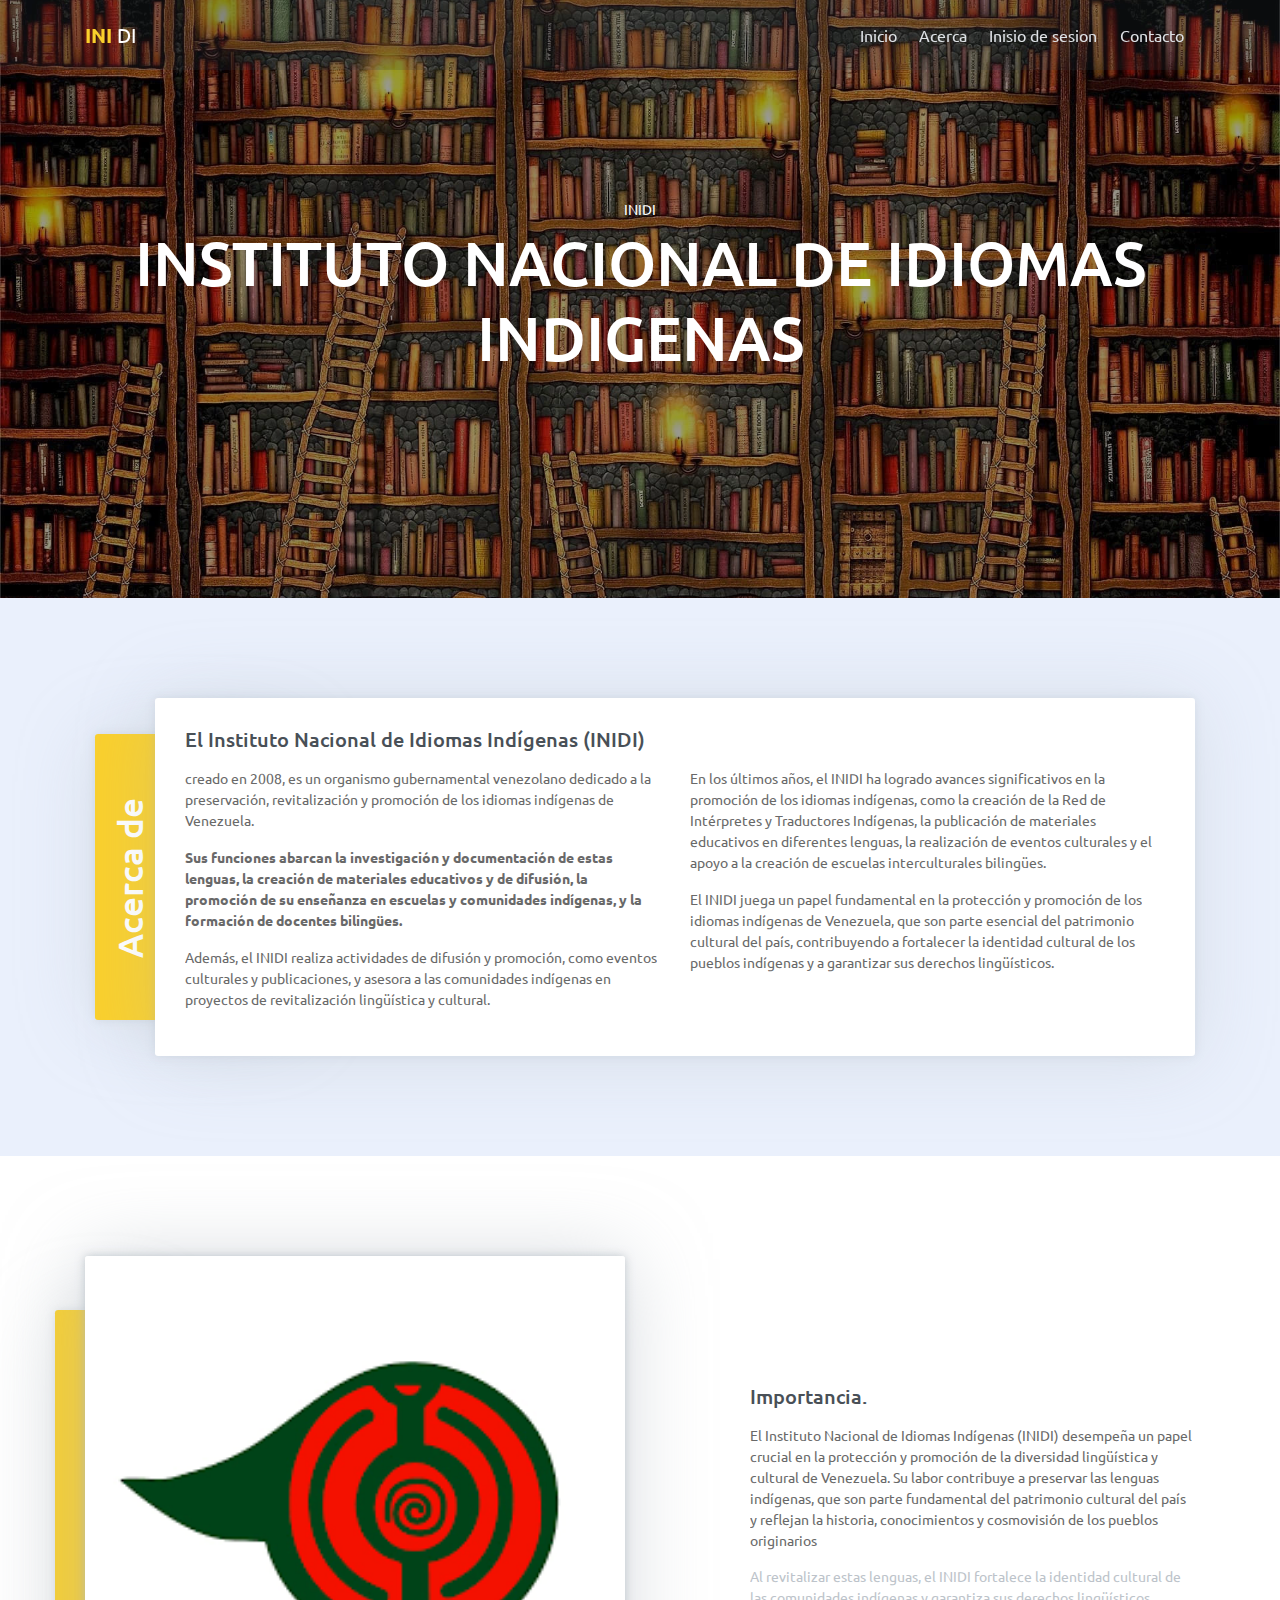
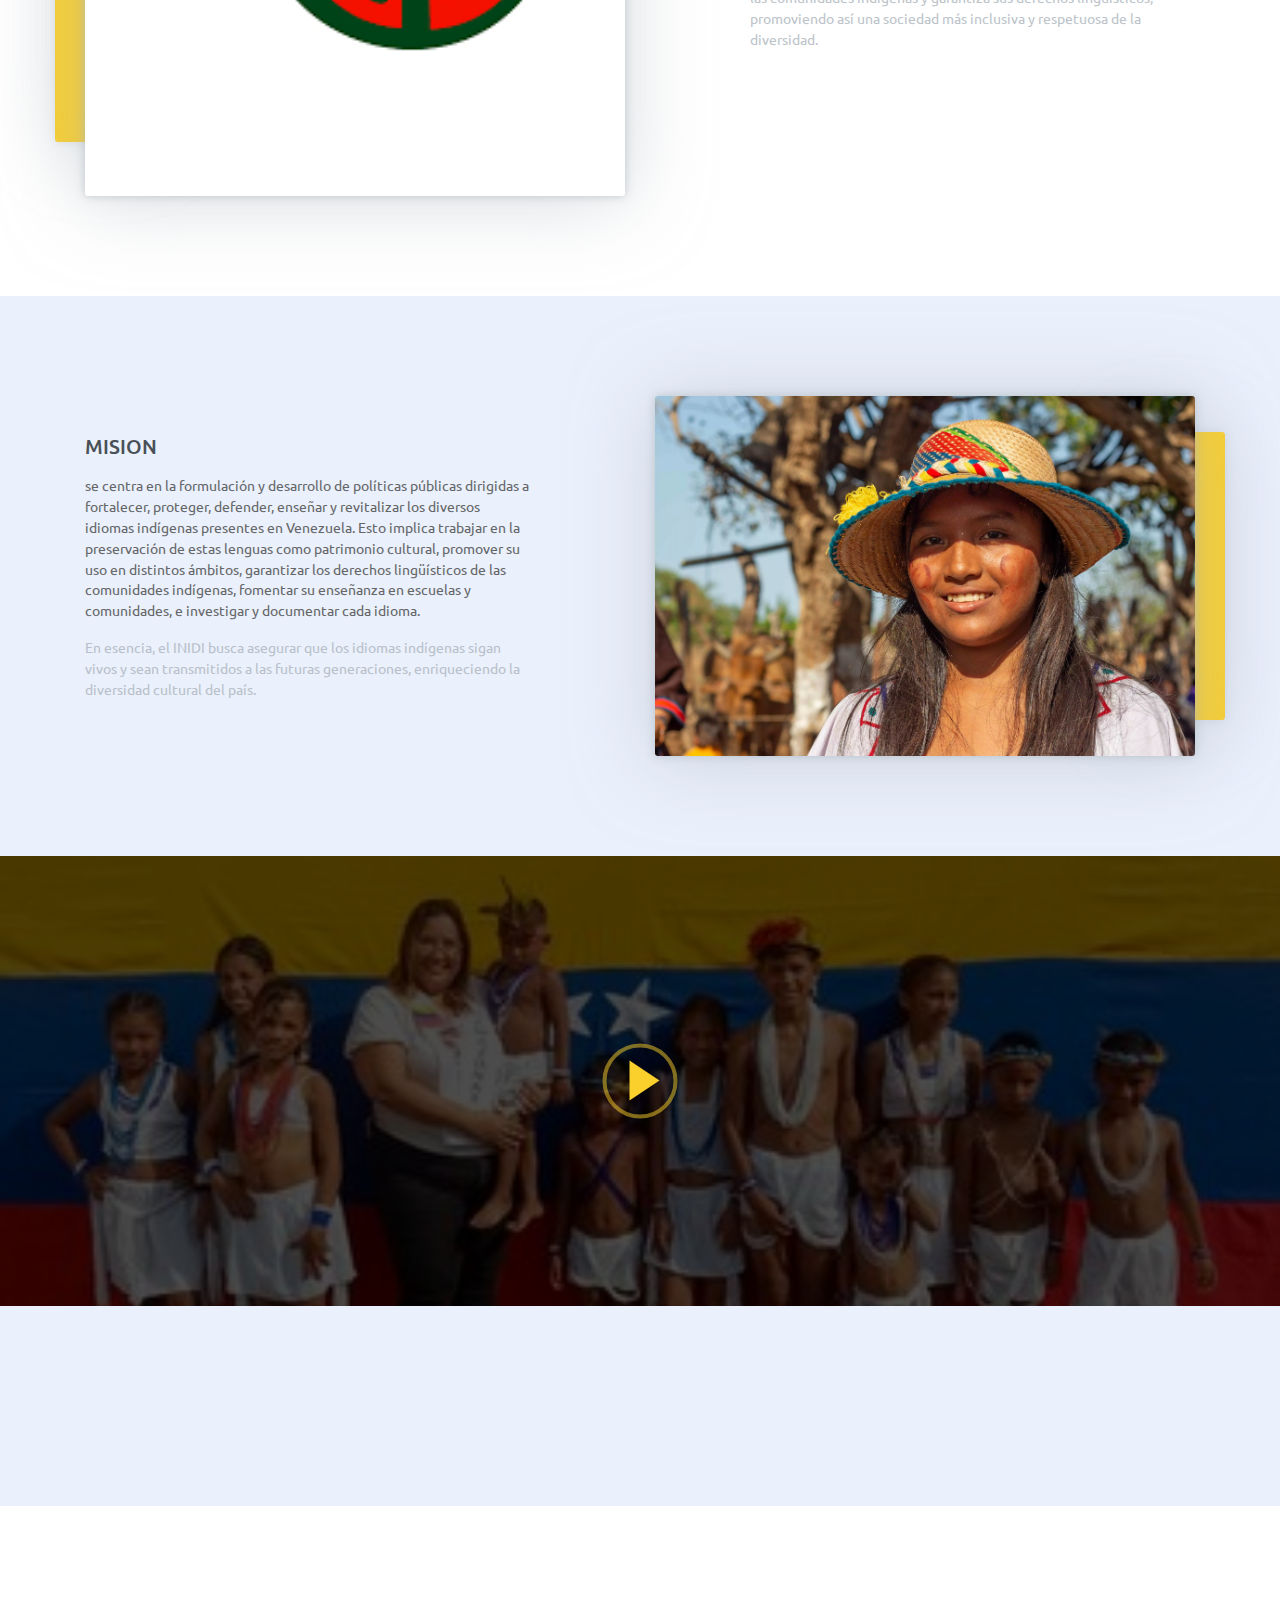
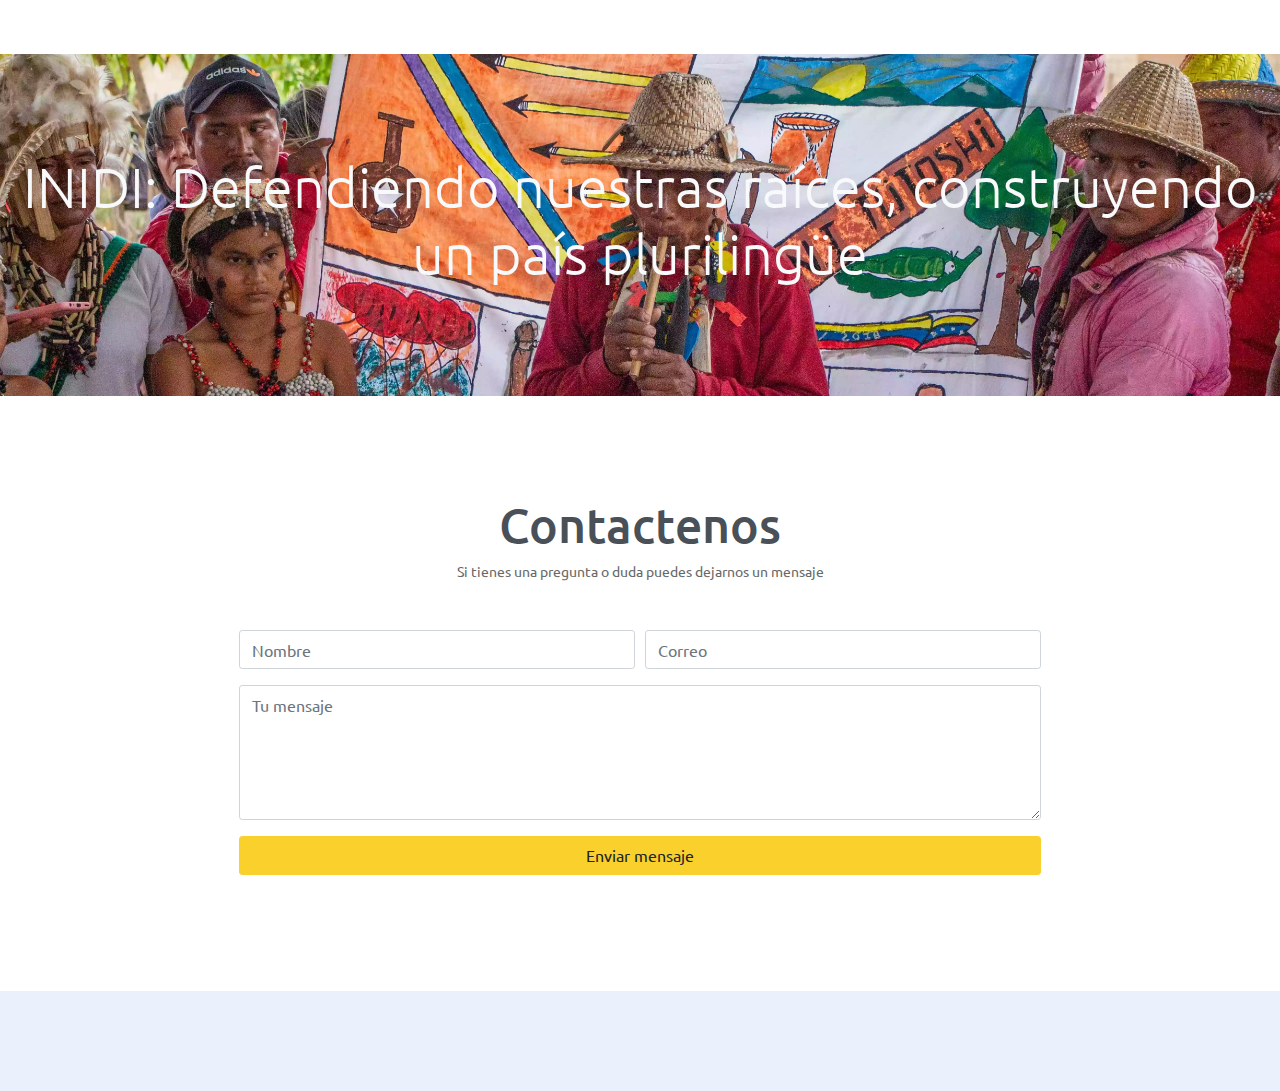
==== commit 27cd3db8: "Add files via upload" ====
--- a/index.html
+++ b/index.html
@@ -1,217 +1,217 @@
-<!DOCTYPE html>
-<html lang="en">
-<head>
-	<meta charset="utf-8">
-    <meta name="viewport" content="width=device-width, initial-scale=1, shrink-to-fit=no">
-    <meta name="description" content="Start your development with Creative Design landing page.">
-    <meta name="author" content="Devcrud">
- <title>Creative Design | Free Bootstrap 4.3.x template</title>
-
-    <!-- font icons -->
-    <link rel="stylesheet" href="assets/vendors/themify-icons/css/themify-icons.css">
-
-    <!-- Bootstrap + Creative Design main styles -->
-	<link rel="stylesheet" href="assets/css/creative-design.css">
-
-</head>
-<body data-spy="scroll" data-target=".navbar" data-offset="40" id="home">
-    
-    <!-- Page Navbar -->
-    <nav id="scrollspy" class="navbar page-navbar navbar-light navbar-expand-md fixed-top" data-spy="affix" data-offset-top="20">
-        <div class="container">
-            <a class="navbar-brand" href="#"><strong class="text-primary">INI</strong> <span class="text-dark">DI</span></a>
-            <button class="navbar-toggler" type="button" data-toggle="collapse" data-target="#navbarSupportedContent" aria-controls="navbarSupportedContent" aria-expanded="false" aria-label="Toggle navigation">
-                <span class="navbar-toggler-icon"></span>
-            </button>
-<div>
-    <a href="biblioteca.html">biblioteca</a>
-</div>
-            <div class="collapse navbar-collapse" id="navbarSupportedContent">
-                <ul class="navbar-nav ml-auto">
-                    <li class="nav-item">
-                        <a class="nav-link" href="#home">Inicio</a>
-                    </li>
-                    <li class="nav-item">
-                        <a class="nav-link" href="#about">Acerca</a>
-                    </li>
-                    
-                    <li class="nav-item">
-                        <a class="nav-link" href="#contact">Contacto</a>
-                    </li>
-                    
-                </ul>
-            </div>
-        </div>
-    </nav><!-- End of Page Navbar -->   
-
-    <!-- Page Header -->
-    <header id="home" class="header">
-        <div class="overlay"></div>
-        <div class="header-content">
-            <p>INIDI</p>
-            <h6>INSTITUTO NACIONAL DE IDIOMAS INDIGENAS</h6> 
-        </div>      
-    </header><!-- End of Page Header -->    
-    
-    <!-- About Section -->
-    <section id="about">
-        <!-- Container -->
-        <div class="container">
-            <!-- About wrapper -->
-            <div class="about-wrapper">
-                <div class="after"><h1>Acerca de</h1></div>
-                <div class="content">
-                    <h5 class="title mb-3">El Instituto Nacional de Idiomas Indígenas (INIDI)</h5>
-                    <!-- row -->
-                    <div class="row">
-                        <div class="col">
-                            <p>creado en 2008, es un organismo gubernamental venezolano dedicado a la preservación, revitalización y promoción de los idiomas indígenas de Venezuela.</p>
-                            <p><b>Sus funciones abarcan la investigación y documentación de estas lenguas, la creación de materiales educativos y de difusión, la promoción de su enseñanza en escuelas y comunidades indígenas, y la formación de docentes bilingües.</b></p>                        
-                            <p>Además, el INIDI realiza actividades de difusión y promoción, como eventos culturales y publicaciones, y asesora a las comunidades indígenas en proyectos de revitalización lingüística y cultural.
-                            </p>
-                        </div>
-                        <div class="col">
-                            <p>En los últimos años, el INIDI ha logrado avances significativos en la promoción de los idiomas indígenas, como la creación de la Red de Intérpretes y Traductores Indígenas, la publicación de materiales educativos en diferentes lenguas, la realización de eventos culturales y el apoyo a la creación de escuelas interculturales bilingües.</p>
-                           <p>El INIDI juega un papel fundamental en la protección y promoción de los idiomas indígenas de Venezuela, que son parte esencial del patrimonio cultural del país, contribuyendo a fortalecer la identidad cultural de los pueblos indígenas y a garantizar sus derechos lingüísticos.
-                           </p>
-                        </div>
-                    </div><!-- End of Row -->                   
-                
-                </div>
-            </div><!-- End of About Wrapper -->         
-        </div>  <!-- End of Container-->        
-     </section><!--End of Section -->
-
-
-    <!-- section -->
-    <section>
-        <!-- Container -->
-        <div class="container">
-            <!-- row -->
-            <div class="row justify-content-between align-items-center">
-                <div class="col-md-6">
-                    <div class="img-wrapper">
-                        <div class="after"></div>
-                    
-                        <img src="assets/img2/log.png" class="w-100" alt="About Us">
-                    </div>
-                </div>
-                <div class="col-md-5">
-                    <h6 class="title mb-3">Importancia.</h6>
-                    
-                    <p>El Instituto Nacional de Idiomas Indígenas (INIDI) desempeña un papel crucial en la protección y promoción de la diversidad lingüística y cultural de Venezuela. Su labor contribuye a preservar las lenguas indígenas, que son parte fundamental del patrimonio cultural del país y reflejan la historia, conocimientos y cosmovisión de los pueblos originarios</p>
-                    <p class="text-muted">Al revitalizar estas lenguas, el INIDI fortalece la identidad cultural de las comunidades indígenas y garantiza sus derechos lingüísticos, promoviendo así una sociedad más inclusiva y respetuosa de la diversidad.</p>
-                    
+    <!DOCTYPE html>
+    <html lang="en">
+    <head>
+        <meta charset="utf-8">
+        <meta name="viewport" content="width=device-width, initial-scale=1, shrink-to-fit=no">
+        <meta name="description" content="Start your development with Creative Design landing page.">
+        <meta name="author" content="Devcrud">
+    <title>Creative Design | Free Bootstrap 4.3.x template</title>
+
+        <!-- font icons -->
+        <link rel="stylesheet" href="assets/vendors/themify-icons/css/themify-icons.css">
+
+        <!-- Bootstrap + Creative Design main styles -->
+        <link rel="stylesheet" href="assets/css/creative-design.css">
+
+    </head>
+    <body data-spy="scroll" data-target=".navbar" data-offset="40" id="home">
+        
+        <!-- Page Navbar -->
+        <nav id="scrollspy" class="navbar page-navbar navbar-light navbar-expand-md fixed-top" data-spy="affix" data-offset-top="20">
+            <div class="container">
+                <a class="navbar-brand" href="#"><strong class="text-primary">INI</strong> <span class="text-dark">DI</span></a>
+                <button class="navbar-toggler" type="button" data-toggle="collapse" data-target="#navbarSupportedContent" aria-controls="navbarSupportedContent" aria-expanded="false" aria-label="Toggle navigation">
+                    <span class="navbar-toggler-icon"></span>
+                </button>
+  
+                <div class="collapse navbar-collapse" id="navbarSupportedContent">
+                    <ul class="navbar-nav ml-auto">
+                        <li class="nav-item">
+                            <a class="nav-link" href="#home">Inicio</a>
+                        </li>
+                        <li class="nav-item">
+                            <a class="nav-link" href="#about">Acerca</a>
+                        </li>
+                        <li class="nav-item">
+                            <a class="nav-link" href="./login.html">Inisio de sesion</a>
+                        </li>
+                        <li class="nav-item">
+                            <a class="nav-link" href="#contact">Contacto</a>
+                        </li>
+                        
+                    </ul>
                 </div>
             </div>
-            <!-- End of Row -->
-        </div>  
-        <!-- End of Container -->
-    </section><!-- End of Section -->   
-
-    <!-- section -->
-    <section>
-        <!-- Container -->
-        <div class="container">
-            <!-- Row -->
-            <div class="row justify-content-between align-items-center">                
-                <div class="col-md-5">
-                    <h6 class="title mb-3">MISION</h6>
-                    <p>se centra en la formulación y desarrollo de políticas públicas dirigidas a fortalecer, proteger, defender, enseñar y revitalizar los diversos idiomas indígenas presentes en Venezuela. Esto implica trabajar en la preservación de estas lenguas como patrimonio cultural, promover su uso en distintos ámbitos, garantizar los derechos lingüísticos de las comunidades indígenas, fomentar su enseñanza en escuelas y comunidades, e investigar y documentar cada idioma.</p>
-                    <p class="text-muted">En esencia, el INIDI busca asegurar que los idiomas indígenas sigan vivos y sean transmitidos a las futuras generaciones, enriqueciendo la diversidad cultural del país.
-                    </p>
-                   
-
+        </nav><!-- End of Page Navbar -->   
+
+        <!-- Page Header -->
+        <header id="home" class="header">
+            <div class="overlay"></div>
+            <div class="header-content">
+                <p>INIDI</p>
+                <h6>INSTITUTO NACIONAL DE IDIOMAS INDIGENAS</h6> 
+            </div>      
+        </header><!-- End of Page Header -->    
+        
+        <!-- About Section -->
+        <section id="about">
+            <!-- Container -->
+            <div class="container">
+                <!-- About wrapper -->
+                <div class="about-wrapper">
+                    <div class="after"><h1>Acerca de</h1></div>
+                    <div class="content">
+                        <h5 class="title mb-3">El Instituto Nacional de Idiomas Indígenas (INIDI)</h5>
+                        <!-- row -->
+                        <div class="row">
+                            <div class="col">
+                                <p>creado en 2008, es un organismo gubernamental venezolano dedicado a la preservación, revitalización y promoción de los idiomas indígenas de Venezuela.</p>
+                                <p><b>Sus funciones abarcan la investigación y documentación de estas lenguas, la creación de materiales educativos y de difusión, la promoción de su enseñanza en escuelas y comunidades indígenas, y la formación de docentes bilingües.</b></p>                        
+                                <p>Además, el INIDI realiza actividades de difusión y promoción, como eventos culturales y publicaciones, y asesora a las comunidades indígenas en proyectos de revitalización lingüística y cultural.
+                                </p>
+                            </div>
+                            <div class="col">
+                                <p>En los últimos años, el INIDI ha logrado avances significativos en la promoción de los idiomas indígenas, como la creación de la Red de Intérpretes y Traductores Indígenas, la publicación de materiales educativos en diferentes lenguas, la realización de eventos culturales y el apoyo a la creación de escuelas interculturales bilingües.</p>
+                            <p>El INIDI juega un papel fundamental en la protección y promoción de los idiomas indígenas de Venezuela, que son parte esencial del patrimonio cultural del país, contribuyendo a fortalecer la identidad cultural de los pueblos indígenas y a garantizar sus derechos lingüísticos.
+                            </p>
+                            </div>
+                        </div><!-- End of Row -->                   
+                    
+                    </div>
+                </div><!-- End of About Wrapper -->         
+            </div>  <!-- End of Container-->        
+        </section><!--End of Section -->
+
+
+        <!-- section -->
+        <section>
+            <!-- Container -->
+            <div class="container">
+                <!-- row -->
+                <div class="row justify-content-between align-items-center">
+                    <div class="col-md-6">
+                        <div class="img-wrapper">
+                            <div class="after"></div>
+                        
+                            <img src="assets/img2/log.png" class="w-100" alt="About Us">
+                        </div>
+                    </div>
+                    <div class="col-md-5">
+                        <h6 class="title mb-3">Importancia.</h6>
+                        
+                        <p>El Instituto Nacional de Idiomas Indígenas (INIDI) desempeña un papel crucial en la protección y promoción de la diversidad lingüística y cultural de Venezuela. Su labor contribuye a preservar las lenguas indígenas, que son parte fundamental del patrimonio cultural del país y reflejan la historia, conocimientos y cosmovisión de los pueblos originarios</p>
+                        <p class="text-muted">Al revitalizar estas lenguas, el INIDI fortalece la identidad cultural de las comunidades indígenas y garantiza sus derechos lingüísticos, promoviendo así una sociedad más inclusiva y respetuosa de la diversidad.</p>
+                        
+                    </div>
                 </div>
-                <div class="col-md-6">
-                    <div class="img-wrapper">
-                        <div class="after right"></div>
-                        <img src="assets/img2/cara.jpg" class="w-100" alt="About Us">
-                    </div>                      
+                <!-- End of Row -->
+            </div>  
+            <!-- End of Container -->
+        </section><!-- End of Section -->   
+
+        <!-- section -->
+        <section>
+            <!-- Container -->
+            <div class="container">
+                <!-- Row -->
+                <div class="row justify-content-between align-items-center">                
+                    <div class="col-md-5">
+                        <h6 class="title mb-3">MISION</h6>
+                        <p>se centra en la formulación y desarrollo de políticas públicas dirigidas a fortalecer, proteger, defender, enseñar y revitalizar los diversos idiomas indígenas presentes en Venezuela. Esto implica trabajar en la preservación de estas lenguas como patrimonio cultural, promover su uso en distintos ámbitos, garantizar los derechos lingüísticos de las comunidades indígenas, fomentar su enseñanza en escuelas y comunidades, e investigar y documentar cada idioma.</p>
+                        <p class="text-muted">En esencia, el INIDI busca asegurar que los idiomas indígenas sigan vivos y sean transmitidos a las futuras generaciones, enriqueciendo la diversidad cultural del país.
+                        </p>
+                    
+
+                    </div>
+                    <div class="col-md-6">
+                        <div class="img-wrapper">
+                            <div class="after right"></div>
+                            <img src="assets/img2/cara.jpg" class="w-100" alt="About Us">
+                        </div>                      
+                    </div>
+                </div><!-- End of Row -->           
+            </div><!-- End of Container-->      
+        </section><!-- End of Section -->
+        
+
+        <!-- Features Section -->
+        <section class="has-bg-img" id="features">
+            <div class="overlay"></div>
+            <!-- Button trigger modal -->
+            <a data-toggle="modal" href="#exampleModalCenter">
+                <i></i>
+            </a>
+
+            <!-- Modal -->
+            <div class="modal fade" id="exampleModalCenter" tabindex="-1" role="dialog" aria-labelledby="exampleModalCenterTitle" aria-hidden="true">
+                <div class="modal-dialog modal-dialog-centered modal-lg" role="document">
+                    <div class="modal-content">
+    <video src="assets/img2/video.mp4" controls width="100%" height="100%"></video>
+                    </div>
                 </div>
-            </div><!-- End of Row -->           
-        </div><!-- End of Container-->      
-    </section><!-- End of Section -->
-    
-
-    <!-- Features Section -->
-    <section class="has-bg-img" id="features">
-        <div class="overlay"></div>
-        <!-- Button trigger modal -->
-        <a data-toggle="modal" href="#exampleModalCenter">
-            <i></i>
-        </a>
-
-        <!-- Modal -->
-        <div class="modal fade" id="exampleModalCenter" tabindex="-1" role="dialog" aria-labelledby="exampleModalCenterTitle" aria-hidden="true">
-            <div class="modal-dialog modal-dialog-centered modal-lg" role="document">
-                <div class="modal-content">
-<video src="assets/img2/video.mp4" controls width="100%" height="100%"></video>
-                </div>
-            </div>
-        </div><!-- End of Modal -->     
-    </section><!-- End of features Section -->  
-
-    <!-- Section -->
-    <section>
-        <!-- Container -->
-     
-    </section><!-- End of Section -->   
-
-    <!-- Testmonial Section -->
-    <section class="text-center pt-5" id="testmonial">
-        <!-- Container -->
-
-    </section><!-- End of Testmonial Section -->
-
-    <!-- Section -->
-    <section class="has-bg-img text-center text-light height-auto" style="background-image: url(assets/img2/gen.jpg)">
-        <h1 class="display-4">INIDI: Defendiendo nuestras raíces, construyendo un país plurilingüe</h1>
-    </section><!-- End of Section -->
-    
-
-    <!-- Contact Section -->
-    <section id="contact" class="text-center">
-        <!-- container -->
-        <div class="container">
-            <h1>Contactenos</h1>
-            <p class="mb-5">Si tienes una pregunta o duda puedes dejarnos un mensaje</p>
-            
-            <!-- Contact form -->
-            <form class="contact-form col-md-11 col-lg-9 mx-auto">
-                <div class="form-row">
-                    <div class="col form-group">
-                        <input type="text" class="form-control" placeholder="Nombre">
-                    </div>
-                    <div class="col form-group">
-                        <input type="email" class="form-control" placeholder="Correo">
-                    </div>
-                </div>
-                <div class="form-group">
-                    <textarea name="" id="" cols="30" rows="5" class="form-control" placeholder="Tu mensaje"></textarea>
-                </div>
-                <div class="form-group">
-                    <input type="submit" class="btn btn-primary btn-block" value="Enviar mensaje">
-                </div>
-            </form><!-- End of Contact form -->         
-        </div><!-- End of Container-->      
-    </section><!-- End of Contact Section -->   
-
-    <!-- Section -->
-    <section class="pb-0">
-        <!-- Container -->
-     
-    </section><!-- End of Section -->
-
-    <!-- core  -->
-    <script src="assets/vendors/jquery/jquery-3.4.1.js"></script>
-    <script src="assets/vendors/bootstrap/bootstrap.bundle.js"></script>
-
-    <!-- bootstrap affix -->
-    <script src="assets/vendors/bootstrap/bootstrap.affix.js"></script>
-
-    <!-- Creative Design js -->
-    <script src="assets/js/creative-design.js"></script>
-
-</body>
-</html>
+            </div><!-- End of Modal -->     
+        </section><!-- End of features Section -->  
+
+        <!-- Section -->
+        <section>
+            <!-- Container -->
+        
+        </section><!-- End of Section -->   
+
+        <!-- Testmonial Section -->
+        <section class="text-center pt-5" id="testmonial">
+            <!-- Container -->
+
+        </section><!-- End of Testmonial Section -->
+
+        <!-- Section -->
+        <section class="has-bg-img text-center text-light height-auto" style="background-image: url(assets/img2/gen.jpg)">
+            <h1 class="display-4">INIDI: Defendiendo nuestras raíces, construyendo un país plurilingüe</h1>
+        </section><!-- End of Section -->
+        
+
+        <!-- Contact Section -->
+        <section id="contact" class="text-center">
+            <!-- container -->
+            <div class="container">
+                <h1>Contactenos</h1>
+                <p class="mb-5">Si tienes una pregunta o duda puedes dejarnos un mensaje</p>
+                
+                <!-- Contact form -->
+                <form class="contact-form col-md-11 col-lg-9 mx-auto">
+                    <div class="form-row">
+                        <div class="col form-group">
+                            <input type="text" class="form-control" placeholder="Nombre">
+                        </div>
+                        <div class="col form-group">
+                            <input type="email" class="form-control" placeholder="Correo">
+                        </div>
+                    </div>
+                    <div class="form-group">
+                        <textarea name="" id="" cols="30" rows="5" class="form-control" placeholder="Tu mensaje"></textarea>
+                    </div>
+                    <div class="form-group">
+                        <input type="submit" class="btn btn-primary btn-block" value="Enviar mensaje">
+                    </div>
+                </form><!-- End of Contact form -->         
+            </div><!-- End of Container-->      
+        </section><!-- End of Contact Section -->   
+
+        <!-- Section -->
+        <section class="pb-0">
+            <!-- Container -->
+        
+        </section><!-- End of Section -->
+
+        <!-- core  -->
+        <script src="assets/vendors/jquery/jquery-3.4.1.js"></script>
+        <script src="assets/vendors/bootstrap/bootstrap.bundle.js"></script>
+
+        <!-- bootstrap affix -->
+        <script src="assets/vendors/bootstrap/bootstrap.affix.js"></script>
+
+        <!-- Creative Design js -->
+        <script src="assets/js/creative-design.js"></script>
+
+    </body>
+    </html>
--- a/assets/css/creative-design.css
+++ b/assets/css/creative-design.css
@@ -11177,7 +11177,7 @@
 }
 
 .header {
-  background: #efefef url(../img2/inidi.png);
+  background: #efefef url(../img2/biblio.jpg);
   background-size: cover;
   background-position: center center;
   background-repeat: no-repeat;
